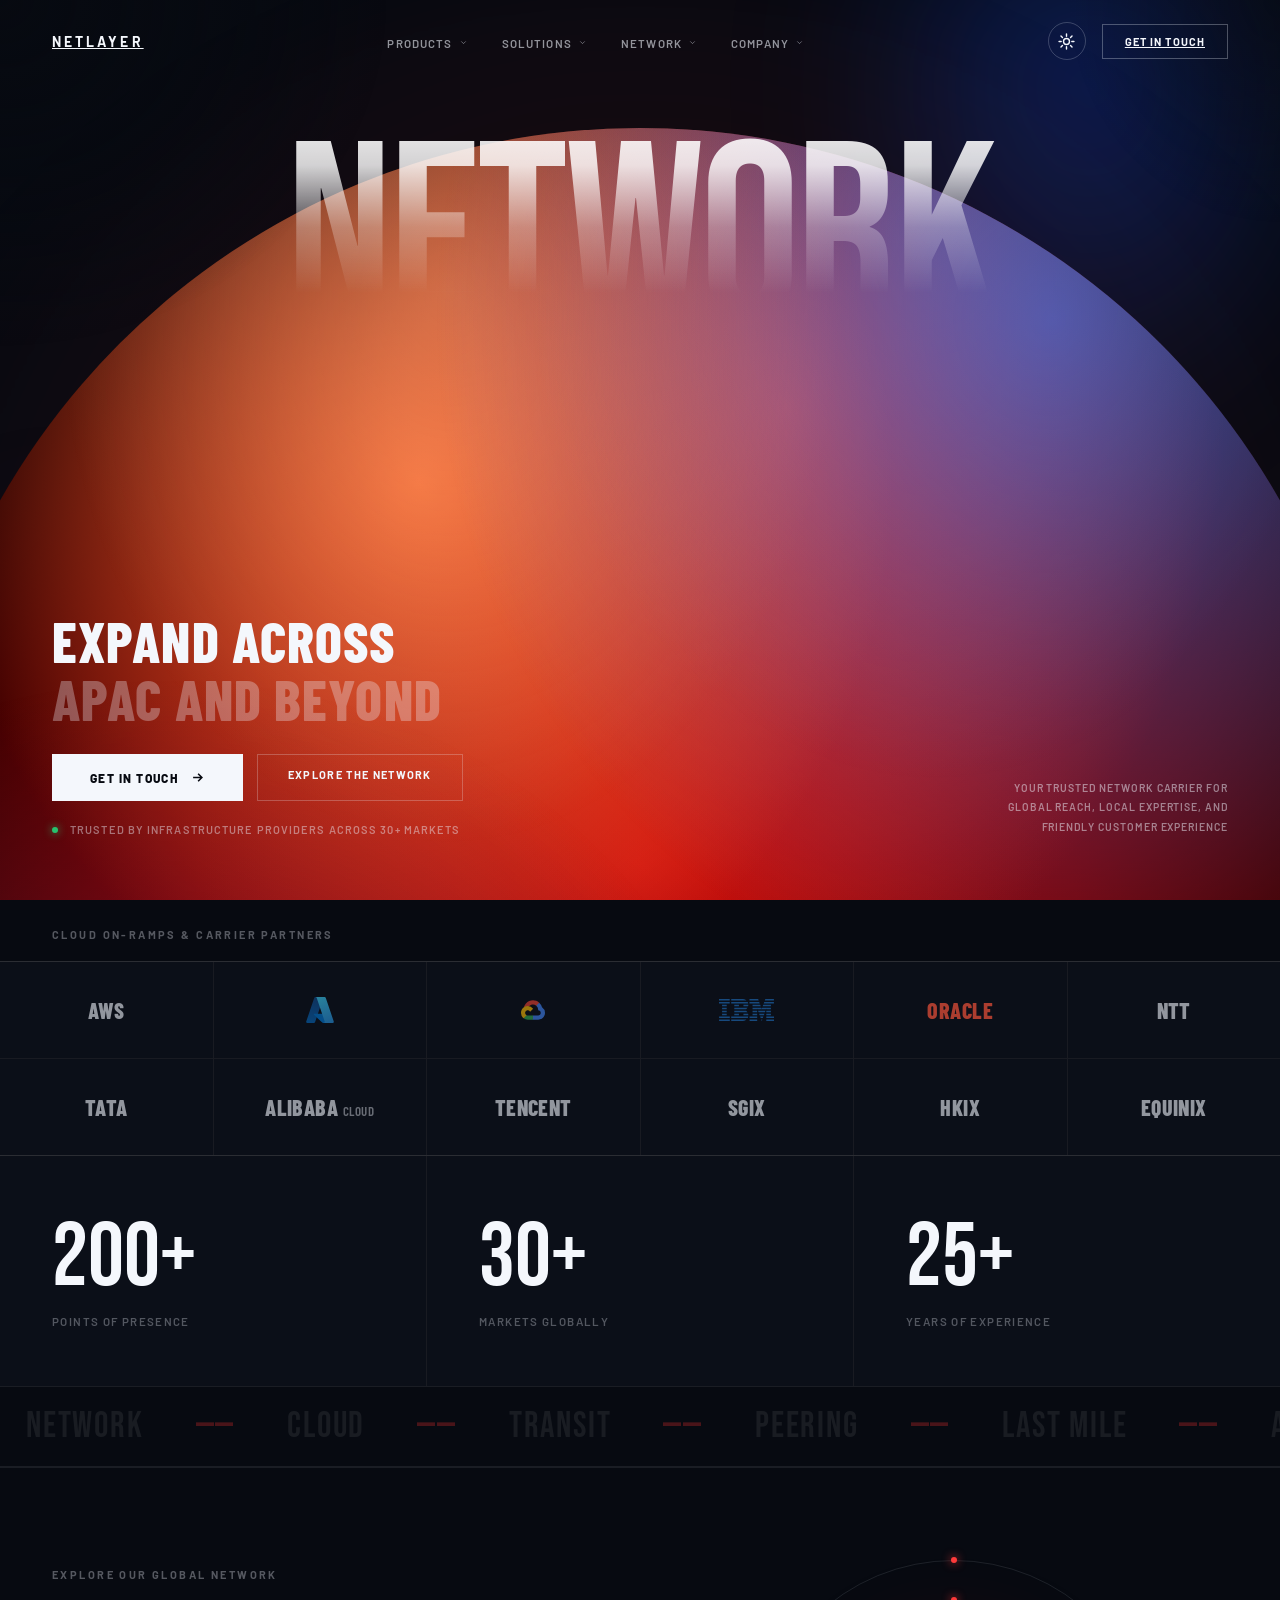
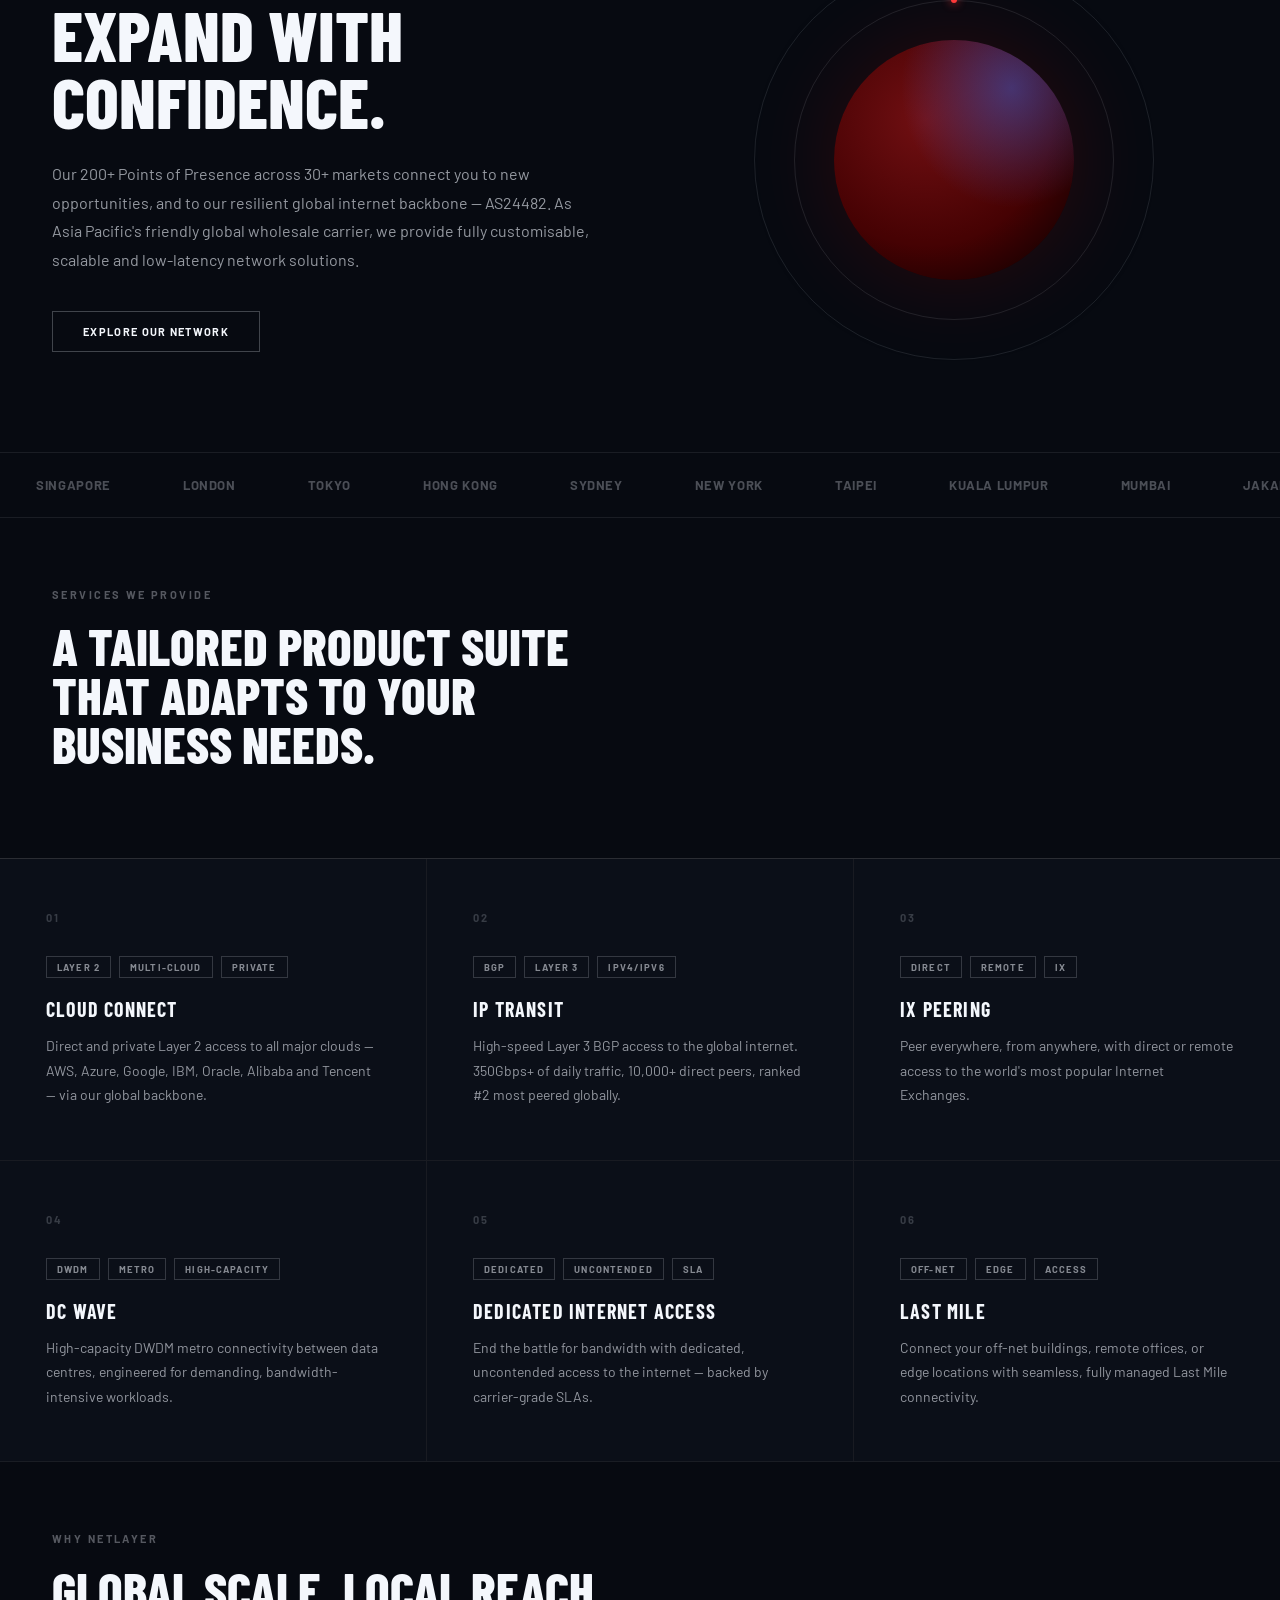
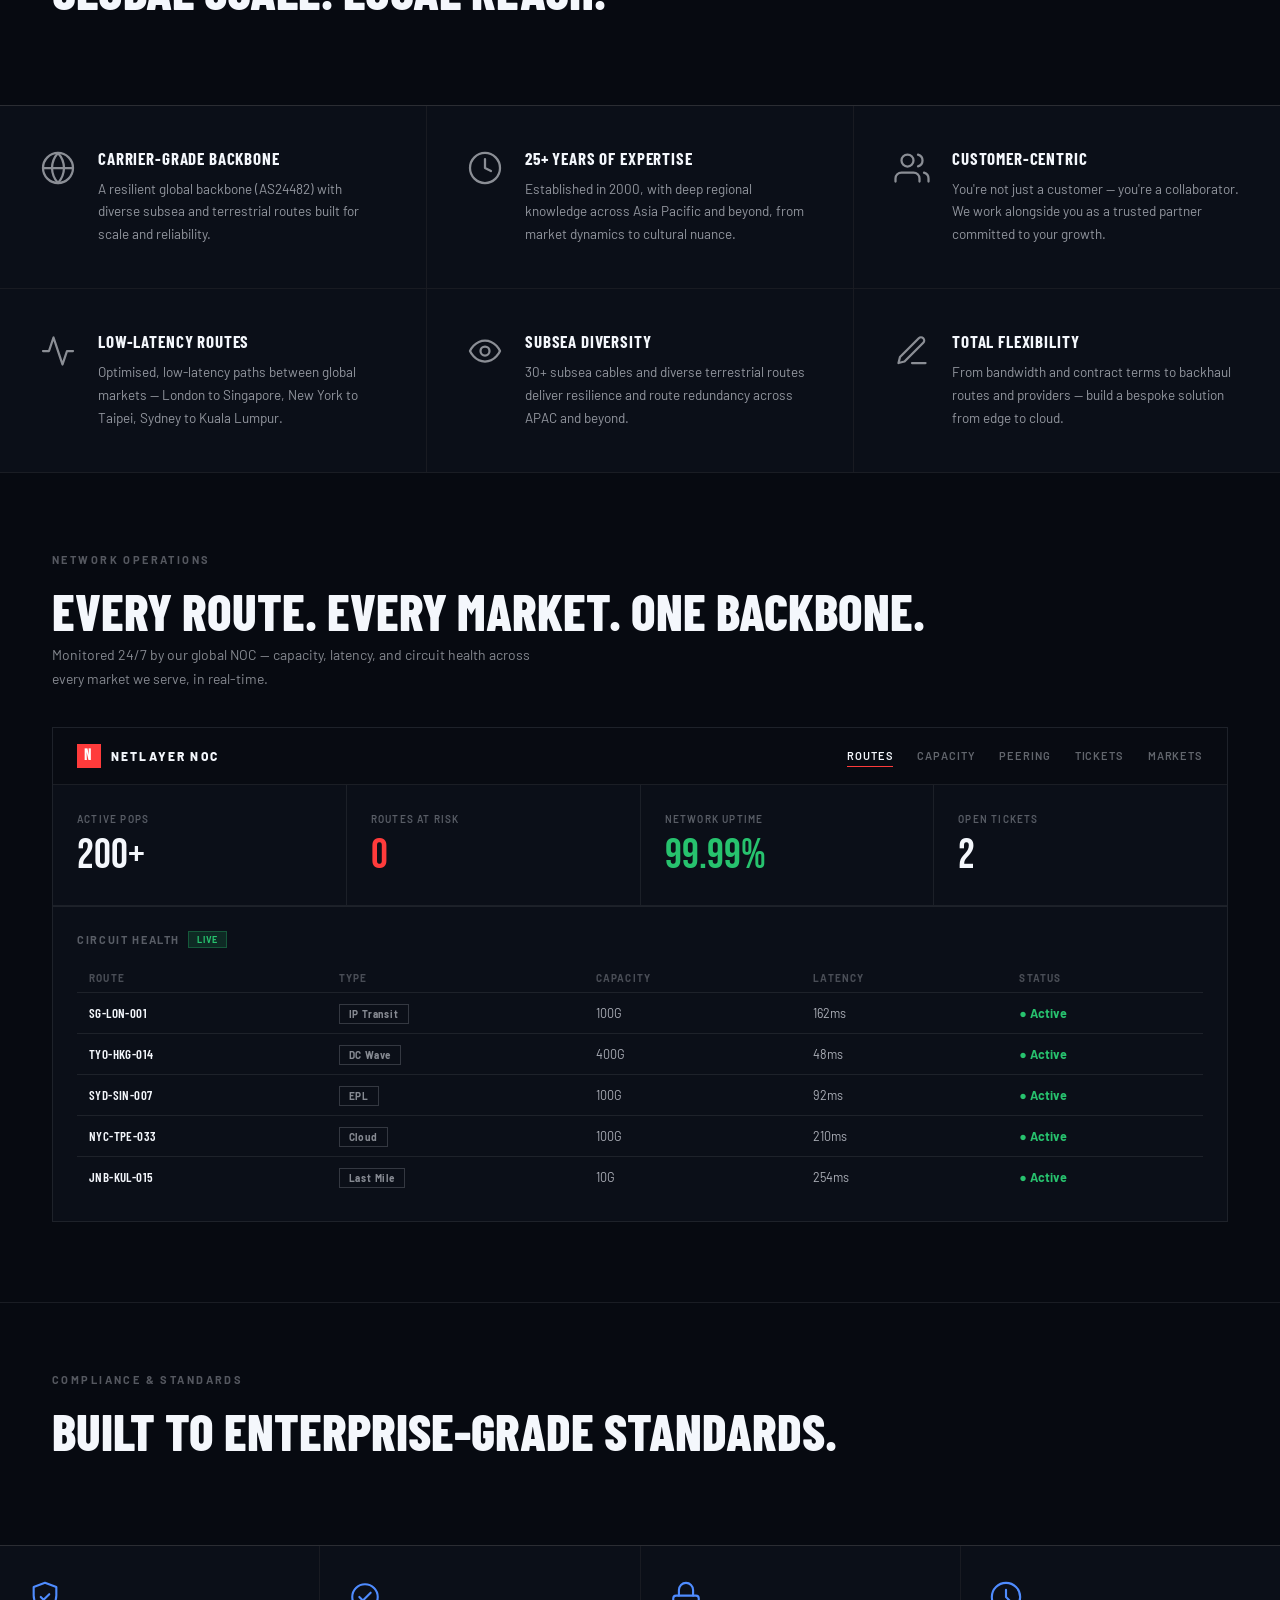
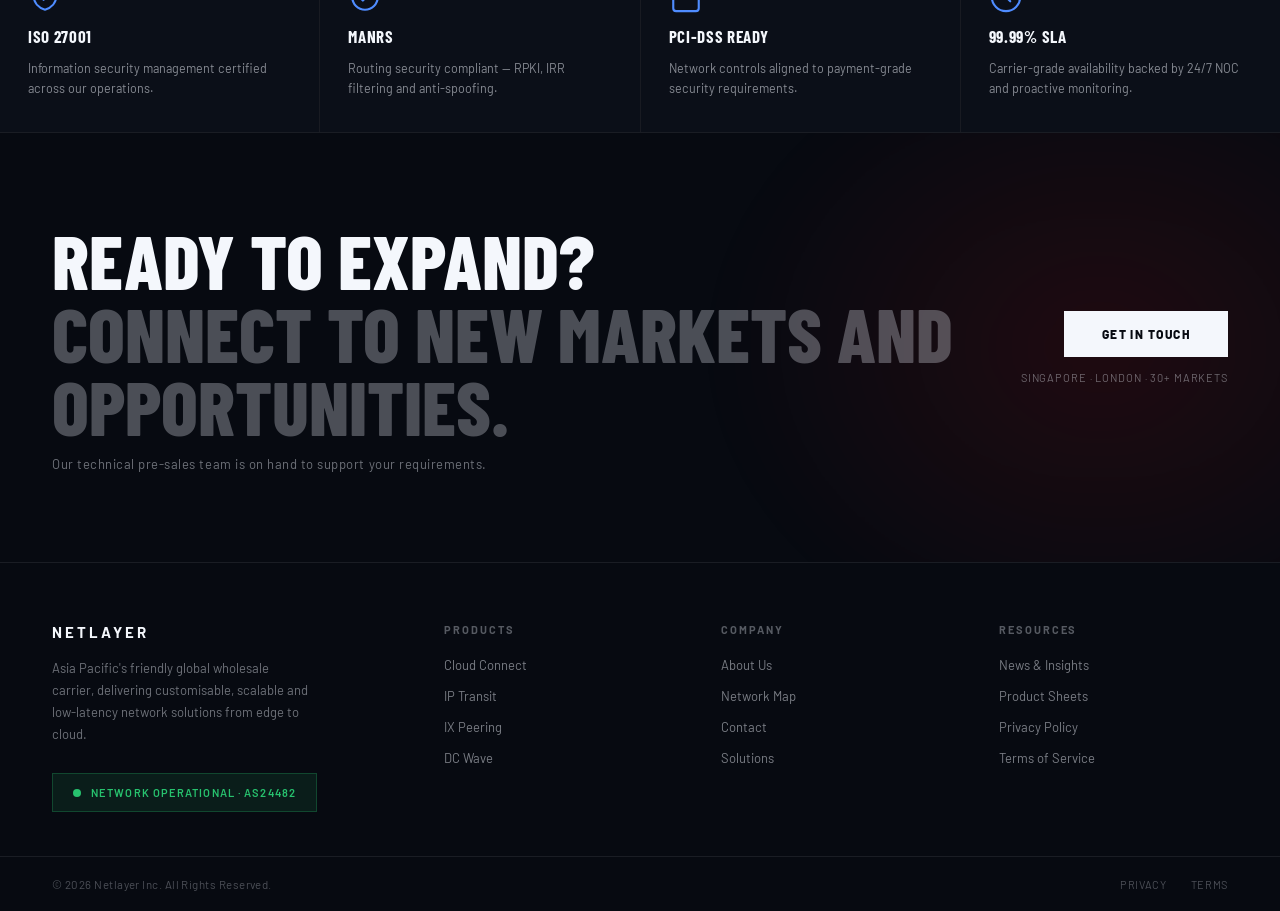
==== index.html @ 5da3ba5b "Multi-page split with per-page SEO, hero CTA, real logo wall, dark interactive map, News page, and r" ====
<!DOCTYPE html>
<html lang="en">
<head>
<meta charset="UTF-8">
<meta name="viewport" content="width=device-width, initial-scale=1.0">
<title>NETLAYER — Expand Across APAC and Beyond | Global Network Carrier</title>
<meta name="description" content="Netlayer is your trusted global wholesale network carrier — 200+ PoPs across 30+ markets, backed by global backbone AS24482. Cloud Connect, IP Transit, IX Peering, DC Wave, DIA, Last Mile and EPL.">
<meta name="theme-color" content="#070a11">
<link rel="canonical" href="https://www.netlayer.io/">
<meta property="og:type" content="website">
<meta property="og:site_name" content="Netlayer">
<meta property="og:title" content="NETLAYER — Expand Across APAC and Beyond | Global Network Carrier">
<meta property="og:description" content="Netlayer is your trusted global wholesale network carrier — 200+ PoPs across 30+ markets, backed by global backbone AS24482. Cloud Connect, IP Transit, IX Peering, DC Wave, DIA, Last Mile and EPL.">
<meta property="og:url" content="https://www.netlayer.io/">
<meta property="og:image" content="https://www.netlayer.io/assets/og-image.svg">
<meta name="twitter:card" content="summary_large_image">
<meta name="twitter:title" content="NETLAYER — Expand Across APAC and Beyond | Global Network Carrier">
<meta name="twitter:description" content="Netlayer is your trusted global wholesale network carrier — 200+ PoPs across 30+ markets, backed by global backbone AS24482. Cloud Connect, IP Transit, IX Peering, DC Wave, DIA, Last Mile and EPL.">
<meta name="twitter:image" content="https://www.netlayer.io/assets/og-image.svg">
<link rel="icon" type="image/svg+xml" href="assets/favicon.svg">
<link rel="preconnect" href="https://fonts.googleapis.com">
<link rel="preconnect" href="https://fonts.gstatic.com" crossorigin>
<link href="https://fonts.googleapis.com/css2?family=Bebas+Neue&family=Barlow:ital,wght@0,300;0,400;0,500;0,600;0,700;0,800;0,900;1,600&family=Barlow+Condensed:wght@300;400;600;700;800;900&display=swap" rel="stylesheet">
<link rel="stylesheet" href="assets/css/styles.css">
<script>(function(){try{var t=localStorage.getItem('netlayer-theme');if(t==='light')document.documentElement.setAttribute('data-theme','light');}catch(e){}})();</script>
</head>
<body>
<a href="#main" class="skip-link">Skip to content</a>
<div id="nav-mount"></div>
<main id="main">
<section class="hero">
    <div class="blue-glow"></div>
    <div class="left-amb"></div>
    <div class="blockchain-text">NETWORK</div>
    <div class="sphere-wrap">
      <div class="sphere-halo"></div>
      <div class="sphere"><div class="sphere-shine"></div></div>
    </div>
    <div class="hero-bottom">
      <div class="hero-tagline">
        <h2>Expand across<span class="dim">APAC and beyond</span></h2>
        <div class="hero-cta">
          <a class="btn-primary" href="contact.html">Get in touch
            <svg width="15" height="15" viewBox="0 0 24 24" fill="none" stroke="currentColor" stroke-width="2.5" style="margin-left:8px;vertical-align:-2px"><path d="M5 12h14M13 6l6 6-6 6"/></svg>
          </a>
          <a class="btn-outline" style="margin-top:0" href="network-map.html">Explore the network</a>
        </div>
        <div class="hero-trust"><span class="ht-dot"></span> Trusted by infrastructure providers across 30+ markets</div>
      </div>
      <div class="hero-desc">Your trusted network carrier for global reach, local expertise, and friendly customer experience</div>
    </div>
  </section>

  <div class="logo-eyebrow-row">
    <div class="eyebrow">Cloud On-Ramps &amp; Carrier Partners</div>
  </div>
  <div class="logo-wall">
    <div class="logo-tile" title="Amazon Web Services"><span class="wordmark">aws</span></div>
    <div class="logo-tile" title="Microsoft Azure">
      <svg viewBox="0 0 96 96" xmlns="http://www.w3.org/2000/svg" style="height:30px"><defs><linearGradient id="az1" x1="-1032.17" x2="-1059.21" y1="145.31" y2="65.43" gradientTransform="matrix(1 0 0 -1 1075 158)" gradientUnits="userSpaceOnUse"><stop offset="0" stop-color="#114a8b"/><stop offset="1" stop-color="#0669bc"/></linearGradient><linearGradient id="az3" x1="-1027.16" x2="-997.48" y1="147.64" y2="68.56" gradientTransform="matrix(1 0 0 -1 1075 158)" gradientUnits="userSpaceOnUse"><stop offset="0" stop-color="#3ccbf4"/><stop offset="1" stop-color="#2892df"/></linearGradient></defs><path fill="url(#az1)" d="M33.34 6.54h26.04l-27.03 80.1a4.15 4.15 0 0 1-3.94 2.81H8.15a4.14 4.14 0 0 1-3.93-5.47L29.4 9.38a4.15 4.15 0 0 1 3.94-2.83z"/><path fill="#0078d4" d="M71.17 60.26H29.88a1.91 1.91 0 0 0-1.3 3.31l26.53 24.76a4.17 4.17 0 0 0 2.85 1.13h23.38z"/><path fill="url(#az3)" d="M66.6 9.36a4.14 4.14 0 0 0-3.93-2.82H33.65a4.15 4.15 0 0 1 3.93 2.82l25.18 74.62a4.15 4.15 0 0 1-3.93 5.48h29.02a4.15 4.15 0 0 0 3.93-5.48z"/></svg>
    </div>
    <div class="logo-tile" title="Google Cloud">
      <svg xmlns="http://www.w3.org/2000/svg" viewBox="0 -25 256 256" style="height:24px"><path fill="#EA4335" d="m170.252 56.819 22.253-22.253 1.483-9.37C153.437-11.677 88.976-7.496 52.42 33.92 42.267 45.423 34.734 59.764 30.717 74.573l7.97-1.123 44.505-7.34 3.436-3.513c19.797-21.742 53.27-24.667 76.128-6.168l7.496.39Z"/><path fill="#4285F4" d="M224.205 73.918a100.249 100.249 0 0 0-30.217-48.722l-31.232 31.232a55.515 55.515 0 0 1 20.379 44.037v5.544c15.35 0 27.797 12.445 27.797 27.796 0 15.352-12.446 27.485-27.797 27.485h-55.671l-5.466 5.934v33.34l5.466 5.231h55.67c39.93.311 72.553-31.494 72.864-71.424a72.303 72.303 0 0 0-31.793-60.453"/><path fill="#34A853" d="M71.87 205.796h55.593V161.29H71.87a27.275 27.275 0 0 1-11.399-2.498l-7.887 2.42-22.409 22.253-1.952 7.574c12.567 9.489 27.9 14.825 43.647 14.757"/><path fill="#FBBC05" d="M71.87 61.425C31.94 61.664-.237 94.228.001 134.159a72.301 72.301 0 0 0 28.222 56.88l32.248-32.246c-13.99-6.322-20.208-22.786-13.887-36.776 6.32-13.99 22.786-20.208 36.775-13.888a27.796 27.796 0 0 1 13.887 13.888l32.248-32.248A72.224 72.224 0 0 0 71.87 61.425"/></svg>
    </div>
    <div class="logo-tile" title="IBM Cloud">
      <svg xmlns="http://www.w3.org/2000/svg" viewBox="0 0 1000 400" style="height:22px"><path fill="#1f70c1" d="M0 0v27.367h194.648V0H0zm222.226 0v27.367h277.383S471.276 0 433.75 0H222.226zm331.797 0v27.367h167.812L711.875 0H554.023zm288.125 0-9.961 27.367h166.289V0H842.148zM0 53.222v27.367h194.648V53.222H0zm222.226.039V80.59h309.57s-3.615-21.063-9.922-27.329H222.226zm331.797 0V80.59h186.211l-9.219-27.329H554.023zm268.203 0-9.219 27.329h185.469V53.261h-176.25zM55.937 106.444v27.406h84.297v-27.406H55.937zm222.227 0v27.406h84.297v-27.406h-84.297zm166.289 0v27.406h84.297s5.352-14.473 5.352-27.406h-89.649zm165.508 0v27.406h149.453l-9.961-27.406H609.961zm193.906 0-10 27.406h150.195v-27.406H803.867zm-747.93 53.262v27.367h84.297v-27.367H55.937zm222.227 0v27.367h215.312s18.012-14.042 23.75-27.367H278.164zm331.797 0v27.367h84.297v-15.234l5.352 15.234h154.414l5.742-15.234v15.234h84.297v-27.367H785.82l-8.398 23.18-8.438-23.18H609.961zM55.937 212.928v27.367h84.297v-27.367H55.937zm222.227 0v27.367h239.062c-5.739-13.281-23.75-27.367-23.75-27.367H278.164zm331.797 0v27.367h84.297v-27.367h-84.297zm99.609 0 10.195 27.367h115.781l9.688-27.367H709.57zm150.195 0v27.367h84.297v-27.367h-84.297zM55.937 266.15v27.366h84.297V266.15H55.937zm222.227 0v27.366h84.297V266.15h-84.297zm166.289 0v27.366h89.648c0-12.915-5.352-27.366-5.352-27.366h-84.296zm165.508 0v27.366h84.297V266.15h-84.297zm118.75 0 9.883 27.366h77.617l9.961-27.366h-97.461zm131.054 0v27.366h84.297V266.15h-84.297zM1.523 319.372v27.406h194.648v-27.406H1.523zm220.703 0v27.406h299.648c6.307-6.275 9.922-27.406 9.922-27.406h-309.57zm333.321 0v27.406h138.711v-27.406H555.547zm192.343 0 10.156 27.406h39.492l9.531-27.406H747.89zm111.875 0v27.406H1000v-27.406H859.765zM1.523 372.633V400h194.648v-27.367H1.523zm220.703 0v27.328H433.75c37.526 0 65.859-27.328 65.859-27.328H222.226zm333.321 0V400h138.711v-27.367H555.547zm211.601 0 9.766 27.29 1.68.038 9.922-27.328h-21.368zm92.617 0V400H1000v-27.367H859.765z"/></svg>
    </div>
    <div class="logo-tile" title="Oracle Cloud"><span class="wordmark" style="color:#c74634;opacity:.85">ORACLE</span></div>
    <div class="logo-tile" title="NTT"><span class="wordmark">NTT</span></div>
    <div class="logo-tile" title="Tata Communications"><span class="wordmark">TATA</span></div>
    <div class="logo-tile" title="Alibaba Cloud"><span class="wordmark">Alibaba <small>Cloud</small></span></div>
    <div class="logo-tile" title="Tencent Cloud"><span class="wordmark">Tencent</span></div>
    <div class="logo-tile" title="SGIX"><span class="wordmark">SGIX</span></div>
    <div class="logo-tile" title="HKIX"><span class="wordmark">HKIX</span></div>
    <div class="logo-tile" title="Equinix"><span class="wordmark">equinix</span></div>
  </div>

  <div class="stats-grid">
    <div class="stat-cell"><div class="stat-num" data-count="200" data-suffix="+">200+</div><div class="stat-label">Points of Presence</div></div>
    <div class="stat-cell"><div class="stat-num" data-count="30" data-suffix="+">30+</div><div class="stat-label">Markets Globally</div></div>
    <div class="stat-cell"><div class="stat-num" data-count="25" data-suffix="+">25+</div><div class="stat-label">Years of Experience</div></div>
  </div>

  <div class="marquee-wrap">
    <div class="marquee-track">
      <span class="marquee-item">NETWORK</span><span class="marquee-item red">——</span>
      <span class="marquee-item">CLOUD</span><span class="marquee-item red">——</span>
      <span class="marquee-item">TRANSIT</span><span class="marquee-item red">——</span>
      <span class="marquee-item">PEERING</span><span class="marquee-item red">——</span>
      <span class="marquee-item">LAST MILE</span><span class="marquee-item red">——</span>
      <span class="marquee-item">APAC</span><span class="marquee-item red">——</span>
      <span class="marquee-item">NETWORK</span><span class="marquee-item red">——</span>
      <span class="marquee-item">CLOUD</span><span class="marquee-item red">——</span>
      <span class="marquee-item">TRANSIT</span><span class="marquee-item red">——</span>
      <span class="marquee-item">PEERING</span><span class="marquee-item red">——</span>
      <span class="marquee-item">LAST MILE</span><span class="marquee-item red">——</span>
      <span class="marquee-item">APAC</span><span class="marquee-item red">——</span>
    </div>
  </div>

  <section class="section">
    <div class="two-col" style="align-items:center">
      <div>
        <div class="eyebrow">Explore Our Global Network</div>
        <div class="section-heading">Expand with confidence.</div>
        <p class="section-body">Our 200+ Points of Presence across 30+ markets connect you to new opportunities, and to our resilient global internet backbone — AS24482. As Asia Pacific's friendly global wholesale carrier, we provide fully customisable, scalable and low-latency network solutions.</p>
        <a class="btn-outline" href="network.html">Explore Our Network</a>
      </div>
      <div class="orb-wrap">
        <div class="orbit"><div class="o-dot"></div></div>
        <div class="orbit"><div class="o-dot"></div></div>
        <div class="orb"></div>
      </div>
    </div>
  </section>

  <div class="logo-marquee-wrap">
    <div class="logo-marquee-track">
      <span class="logo-item">Singapore</span><span class="logo-item">London</span>
      <span class="logo-item">Tokyo</span><span class="logo-item">Hong Kong</span>
      <span class="logo-item">Sydney</span><span class="logo-item">New York</span>
      <span class="logo-item">Taipei</span><span class="logo-item">Kuala Lumpur</span>
      <span class="logo-item">Mumbai</span><span class="logo-item">Jakarta</span>
      <span class="logo-item">Singapore</span><span class="logo-item">London</span>
      <span class="logo-item">Tokyo</span><span class="logo-item">Hong Kong</span>
      <span class="logo-item">Sydney</span><span class="logo-item">New York</span>
      <span class="logo-item">Taipei</span><span class="logo-item">Kuala Lumpur</span>
      <span class="logo-item">Mumbai</span><span class="logo-item">Jakarta</span>
    </div>
  </div>

  <section class="section-sm">
    <div class="eyebrow">Services We Provide</div>
    <div class="section-heading-sm" style="max-width:560px">A tailored product suite that adapts to your business needs.</div>
  </section>
  <div class="cards-grid">
    <div class="card" href="cloud-connect.html" style="cursor:pointer">
      <div class="card-num">01</div>
      <div class="card-tag-row"><span class="card-tag">Layer 2</span><span class="card-tag">Multi-cloud</span><span class="card-tag">Private</span></div>
      <div class="card-title">Cloud Connect</div>
      <div class="card-desc">Direct and private Layer 2 access to all major clouds — AWS, Azure, Google, IBM, Oracle, Alibaba and Tencent — via our global backbone.</div>
    </div>
    <div class="card" href="ip-transit.html" style="cursor:pointer">
      <div class="card-num">02</div>
      <div class="card-tag-row"><span class="card-tag">BGP</span><span class="card-tag">Layer 3</span><span class="card-tag">IPv4/IPv6</span></div>
      <div class="card-title">IP Transit</div>
      <div class="card-desc">High-speed Layer 3 BGP access to the global internet. 350Gbps+ of daily traffic, 10,000+ direct peers, ranked #2 most peered globally.</div>
    </div>
    <div class="card" href="ix-peering.html" style="cursor:pointer">
      <div class="card-num">03</div>
      <div class="card-tag-row"><span class="card-tag">Direct</span><span class="card-tag">Remote</span><span class="card-tag">IX</span></div>
      <div class="card-title">IX Peering</div>
      <div class="card-desc">Peer everywhere, from anywhere, with direct or remote access to the world's most popular Internet Exchanges.</div>
    </div>
    <div class="card" href="dc-wave.html" style="cursor:pointer">
      <div class="card-num">04</div>
      <div class="card-tag-row"><span class="card-tag">DWDM</span><span class="card-tag">Metro</span><span class="card-tag">High-capacity</span></div>
      <div class="card-title">DC Wave</div>
      <div class="card-desc">High-capacity DWDM metro connectivity between data centres, engineered for demanding, bandwidth-intensive workloads.</div>
    </div>
    <div class="card" href="dia.html" style="cursor:pointer">
      <div class="card-num">05</div>
      <div class="card-tag-row"><span class="card-tag">Dedicated</span><span class="card-tag">Uncontended</span><span class="card-tag">SLA</span></div>
      <div class="card-title">Dedicated Internet Access</div>
      <div class="card-desc">End the battle for bandwidth with dedicated, uncontended access to the internet — backed by carrier-grade SLAs.</div>
    </div>
    <div class="card" href="last-mile.html" style="cursor:pointer">
      <div class="card-num">06</div>
      <div class="card-tag-row"><span class="card-tag">Off-net</span><span class="card-tag">Edge</span><span class="card-tag">Access</span></div>
      <div class="card-title">Last Mile</div>
      <div class="card-desc">Connect your off-net buildings, remote offices, or edge locations with seamless, fully managed Last Mile connectivity.</div>
    </div>
  </div>

  <section class="section-sm">
    <div class="eyebrow">Why Netlayer</div>
    <div class="section-heading-sm">Global scale. Local reach.</div>
  </section>
  <div class="adv-list">
    <div class="adv-item">
      <div class="adv-icon"><svg viewBox="0 0 24 24"><circle cx="12" cy="12" r="10"/><line x1="2" y1="12" x2="22" y2="12"/><path d="M12 2a15.3 15.3 0 0 1 4 10 15.3 15.3 0 0 1-4 10 15.3 15.3 0 0 1-4-10 15.3 15.3 0 0 1 4-10z"/></svg></div>
      <div><div class="adv-title">Carrier-Grade Backbone</div><div class="adv-desc">A resilient global backbone (AS24482) with diverse subsea and terrestrial routes built for scale and reliability.</div></div>
    </div>
    <div class="adv-item">
      <div class="adv-icon"><svg viewBox="0 0 24 24"><circle cx="12" cy="12" r="10"/><polyline points="12 6 12 12 16 14"/></svg></div>
      <div><div class="adv-title">25+ Years of Expertise</div><div class="adv-desc">Established in 2000, with deep regional knowledge across Asia Pacific and beyond, from market dynamics to cultural nuance.</div></div>
    </div>
    <div class="adv-item">
      <div class="adv-icon"><svg viewBox="0 0 24 24"><path d="M17 21v-2a4 4 0 0 0-4-4H5a4 4 0 0 0-4 4v2"/><circle cx="9" cy="7" r="4"/><path d="M23 21v-2a4 4 0 0 0-3-3.87"/><path d="M16 3.13a4 4 0 0 1 0 7.75"/></svg></div>
      <div><div class="adv-title">Customer-Centric</div><div class="adv-desc">You're not just a customer — you're a collaborator. We work alongside you as a trusted partner committed to your growth.</div></div>
    </div>
    <div class="adv-item">
      <div class="adv-icon"><svg viewBox="0 0 24 24"><polyline points="22 12 18 12 15 21 9 3 6 12 2 12"/></svg></div>
      <div><div class="adv-title">Low-Latency Routes</div><div class="adv-desc">Optimised, low-latency paths between global markets — London to Singapore, New York to Taipei, Sydney to Kuala Lumpur.</div></div>
    </div>
    <div class="adv-item">
      <div class="adv-icon"><svg viewBox="0 0 24 24"><path d="M2 12s3-7 10-7 10 7 10 7-3 7-10 7-10-7-10-7z"/><circle cx="12" cy="12" r="3"/></svg></div>
      <div><div class="adv-title">Subsea Diversity</div><div class="adv-desc">30+ subsea cables and diverse terrestrial routes deliver resilience and route redundancy across APAC and beyond.</div></div>
    </div>
    <div class="adv-item">
      <div class="adv-icon"><svg viewBox="0 0 24 24"><path d="M12 20h9"/><path d="M16.5 3.5a2.12 2.12 0 0 1 3 3L7 19l-4 1 1-4Z"/></svg></div>
      <div><div class="adv-title">Total Flexibility</div><div class="adv-desc">From bandwidth and contract terms to backhaul routes and providers — build a bespoke solution from edge to cloud.</div></div>
    </div>
  </div>

  <div class="dashboard-wrap">
    <div class="eyebrow">Network Operations</div>
    <div class="section-heading-sm" style="margin-bottom:8px">Every route. Every market. One backbone.</div>
    <p style="font-size:14px;color:rgba(var(--ink),.55);max-width:480px;line-height:1.7;margin-bottom:36px">Monitored 24/7 by our global NOC — capacity, latency, and circuit health across every market we serve, in real-time.</p>
    <div class="dashboard-inner">
      <div class="dash-header">
        <div class="dash-logo"><div class="dash-n">N</div>NETLAYER NOC</div>
        <div class="dash-nav">
          <span class="active">Routes</span><span>Capacity</span><span>Peering</span><span>Tickets</span><span>Markets</span>
        </div>
      </div>
      <div class="dash-body">
        <div class="dash-kpi"><div class="dash-kpi-label">Active PoPs</div><div class="dash-kpi-val">200+</div></div>
        <div class="dash-kpi"><div class="dash-kpi-label">Routes at Risk</div><div class="dash-kpi-val red">0</div></div>
        <div class="dash-kpi"><div class="dash-kpi-label">Network Uptime</div><div class="dash-kpi-val green">99.99%</div></div>
        <div class="dash-kpi"><div class="dash-kpi-label">Open Tickets</div><div class="dash-kpi-val">2</div></div>
        <div class="dash-table-wrap">
          <div class="dash-table-title">Circuit Health <span class="live-pill">LIVE</span></div>
          <table>
            <thead><tr><th>Route</th><th>Type</th><th>Capacity</th><th>Latency</th><th>Status</th></tr></thead>
            <tbody>
              <tr><td class="mono">SG-LON-001</td><td><span class="type-badge">IP Transit</span></td><td>100G</td><td>162ms</td><td class="green-val">● Active</td></tr>
              <tr><td class="mono">TYO-HKG-014</td><td><span class="type-badge">DC Wave</span></td><td>400G</td><td>48ms</td><td class="green-val">● Active</td></tr>
              <tr><td class="mono">SYD-SIN-007</td><td><span class="type-badge">EPL</span></td><td>100G</td><td>92ms</td><td class="green-val">● Active</td></tr>
              <tr><td class="mono">NYC-TPE-033</td><td><span class="type-badge">Cloud</span></td><td>100G</td><td>210ms</td><td class="green-val">● Active</td></tr>
              <tr><td class="mono">JNB-KUL-015</td><td><span class="type-badge">Last Mile</span></td><td>10G</td><td>254ms</td><td class="green-val">● Active</td></tr>
            </tbody>
          </table>
        </div>
      </div>
    </div>
  </div>

  <section class="section-sm">
    <div class="eyebrow">Compliance &amp; Standards</div>
    <div class="section-heading-sm">Built to enterprise-grade standards.</div>
  </section>
  <div class="trust-strip">
    <div class="trust-cell">
      <div class="tb-ic"><svg viewBox="0 0 24 24"><path d="M12 2 4 5v6c0 5 3.4 8.6 8 10 4.6-1.4 8-5 8-10V5l-8-3Z"/><path d="m9 12 2 2 4-4"/></svg></div>
      <div class="tb-name">ISO 27001</div>
      <div class="tb-desc">Information security management certified across our operations.</div>
    </div>
    <div class="trust-cell">
      <div class="tb-ic"><svg viewBox="0 0 24 24"><circle cx="12" cy="12" r="9"/><path d="M8 12l2.5 2.5L16 9"/></svg></div>
      <div class="tb-name">MANRS</div>
      <div class="tb-desc">Routing security compliant — RPKI, IRR filtering and anti-spoofing.</div>
    </div>
    <div class="trust-cell">
      <div class="tb-ic"><svg viewBox="0 0 24 24"><rect x="3" y="11" width="18" height="11" rx="2"/><path d="M7 11V7a5 5 0 0 1 10 0v4"/></svg></div>
      <div class="tb-name">PCI-DSS Ready</div>
      <div class="tb-desc">Network controls aligned to payment-grade security requirements.</div>
    </div>
    <div class="trust-cell">
      <div class="tb-ic"><svg viewBox="0 0 24 24"><circle cx="12" cy="12" r="10"/><path d="M12 7v5l3 3"/></svg></div>
      <div class="tb-name">99.99% SLA</div>
      <div class="tb-desc">Carrier-grade availability backed by 24/7 NOC and proactive monitoring.</div>
    </div>
  </div>

  <div class="cta-banner">
    <div>
      <div class="cta-heading">Ready to expand?<br><em>Connect to new markets and opportunities.</em></div>
      <p class="cta-sub">Our technical pre-sales team is on hand to support your requirements.</p>
    </div>
    <div style="display:flex;flex-direction:column;align-items:flex-end;gap:14px;flex-shrink:0;position:relative;z-index:1">
      <a class="btn-primary" href="contact.html">Get in touch</a>
      <p style="font-size:11px;color:rgba(var(--ink),.4);letter-spacing:.08em;text-transform:uppercase">Singapore · London · 30+ Markets</p>
    </div>
  </div>

  <div class="footer-slot"></div>
</main>
<script src="assets/js/partials.js"></script>
<script src="assets/js/main.js"></script>
</body>
</html>
---- assets/css/styles.css ----
/* ═══════════════════════════════════════════
   NETLAYER — Global Network Infrastructure
   THEME TOKENS
═══════════════════════════════════════════ */
:root{
  --bg:#070a11;          /* deep blue-black page */
  --cell:#0b0f18;        /* elevated card for subtle depth */
  --hover:#10151f;       /* card hover */
  --surface:#0b0f18;     /* dashboard inner */
  --surface-2:#080b12;   /* dashboard header / kpi */
  --ink:236,240,248;     /* primary text as rgb triplet (soft white) */
  --heading:#f4f7fc;     /* solid heading color */
  --line:rgba(255,255,255,.08);     /* hairline borders */
  --line-2:rgba(255,255,255,.07);   /* grid gap fill */
  --field:rgba(255,255,255,.045);
  --field-border:rgba(255,255,255,.12);
  --accent:#ff3b3b;       /* refined signal red */
  --accent-rgb:255,59,59;
  --accent-2:#4f8cff;     /* refined cool blue */
  --accent-2-rgb:79,140,255;
  --green:#27c26e;
  --green-rgb:39,194,110;
  --btn-bg:#f4f7fc;       /* primary button */
  --btn-fg:#070a11;
  --nav-scrolled:rgba(7,10,17,.78);
  --dd-bg:rgba(10,13,20,.97);
  --dd-shadow:0 20px 50px rgba(0,0,0,.5);
  --feat-bg:#140a0c;
  --card-shadow:none;
  --vignette:7,10,17;     /* hero corner vignette rgb */
  --map-bg:#070a11;       /* network map canvas */
  --map-land:rgba(255,255,255,.05);
  --map-line:rgba(79,140,255,.35);
}

[data-theme="light"]{
  --bg:#f4f2ed;          /* warm cream page */
  --cell:#ffffff;        /* clean white cards */
  --hover:#faf8f3;
  --surface:#ffffff;
  --surface-2:#f6f4ee;
  --ink:24,26,32;        /* rich near-black, slightly cool */
  --heading:#12141a;
  --line:rgba(18,20,26,.1);
  --line-2:rgba(18,20,26,.09);
  --field:rgba(18,20,26,.025);
  --field-border:rgba(18,20,26,.15);
  --accent:#e02b2b;
  --accent-rgb:224,43,43;
  --accent-2:#2563eb;
  --accent-2-rgb:37,99,235;
  --green:#0e9b46;
  --green-rgb:14,155,70;
  --btn-bg:#12141a;
  --btn-fg:#ffffff;
  --nav-scrolled:rgba(244,242,237,.85);
  --dd-bg:rgba(255,255,255,.98);
  --dd-shadow:0 18px 50px rgba(18,20,26,.14);
  --feat-bg:#fff5f3;
  --card-shadow:0 1px 2px rgba(18,20,26,.04);
  --vignette:244,242,237;
  --map-bg:#eef1f6;
  --map-land:rgba(20,30,50,.06);
  --map-line:rgba(37,99,235,.3);
}

/* ═══════════════════════════════════════════
   RESET & BASE
═══════════════════════════════════════════ */
*,*::before,*::after{margin:0;padding:0;box-sizing:border-box}
html{scroll-behavior:smooth;background:var(--bg);-webkit-font-smoothing:antialiased;-moz-osx-font-smoothing:grayscale;text-rendering:optimizeLegibility}
body{background:var(--bg);color:var(--heading);font-family:'Barlow',sans-serif;overflow-x:hidden;min-height:100vh;transition:background-color .4s ease,color .4s ease}

/* scroll-reveal */
.reveal{opacity:0;transform:translateY(26px);transition:opacity .8s cubic-bezier(.16,1,.3,1),transform .8s cubic-bezier(.16,1,.3,1)}
.reveal.in{opacity:1;transform:none}
.reveal[data-delay="1"]{transition-delay:.08s}
.reveal[data-delay="2"]{transition-delay:.16s}
.reveal[data-delay="3"]{transition-delay:.24s}
.reveal[data-delay="4"]{transition-delay:.32s}
.reveal[data-delay="5"]{transition-delay:.4s}

/* accessible focus ring */
:focus-visible{outline:2px solid var(--accent-2);outline-offset:3px}
a:focus-visible,button:focus-visible,input:focus-visible,select:focus-visible,textarea:focus-visible,.filter-row input:focus-visible{outline:2px solid var(--accent-2);outline-offset:3px}
.skip-link{position:absolute;left:-9999px;top:0;z-index:2000;background:var(--accent);color:#fff;padding:12px 20px;font-weight:700;letter-spacing:.06em;text-transform:uppercase;font-size:12px}
.skip-link:focus{left:8px;top:8px}

/* smooth theme cross-fade on key surfaces */
nav,.dropdown,.card,.stat-cell,.adv-item,.map-node,.team-card,.pricing-card,.ph-cell,
.dashboard-wrap,.dashboard-inner,.dash-header,.dash-kpi,.dash-table-wrap,.network-map,
.btn-primary,.btn-outline,.btn-demo,.theme-toggle,.partners,.marquee-wrap,.logo-marquee-wrap,
.hero,.inner-hero,.cta-banner,.section,.section-sm,.timeline,
input,select,textarea{transition:background-color .4s ease,border-color .4s ease,color .4s ease,box-shadow .3s ease}

/* ═══════════════════════════════════════════
   NAV
═══════════════════════════════════════════ */
nav{
  position:fixed;top:0;left:0;right:0;z-index:1000;
  display:flex;align-items:center;justify-content:space-between;
  padding:22px 52px;
  background:transparent;
  transition:background .4s,backdrop-filter .4s;
}
nav.scrolled{background:var(--nav-scrolled);backdrop-filter:blur(18px);border-bottom:1px solid var(--line)}
.logo{font-weight:700;font-size:14px;letter-spacing:.22em;text-transform:uppercase;cursor:pointer;flex-shrink:0;color:var(--heading)}
.logo:hover{opacity:.8}
.nav-links{display:flex;align-items:center;gap:34px;list-style:none}
.nav-links>li{position:relative}
.nav-links>li>a{color:rgba(var(--ink),.6);text-decoration:none;font-size:11.5px;font-weight:600;letter-spacing:.1em;text-transform:uppercase;transition:color .2s;cursor:pointer;display:inline-flex;align-items:center;gap:6px}
.nav-links>li>a:hover,.nav-links>li>a.active{color:var(--heading)}
.nav-links .caret{width:9px;height:9px;stroke:currentColor;stroke-width:2.5;fill:none;transition:transform .25s;opacity:.7}
.has-dropdown:hover .caret{transform:rotate(180deg)}

/* dropdown */
.dropdown{
  position:absolute;top:100%;left:50%;transform:translateX(-50%) translateY(10px);
  min-width:260px;padding:10px;margin-top:14px;
  background:var(--dd-bg);backdrop-filter:blur(20px);
  border:1px solid var(--line);box-shadow:var(--dd-shadow);
  display:flex;flex-direction:column;gap:2px;
  opacity:0;visibility:hidden;pointer-events:none;transition:opacity .22s,transform .22s,visibility .22s;z-index:1001;
}
.dropdown::before{content:'';position:absolute;bottom:100%;left:0;right:0;height:14px}
.has-dropdown:hover .dropdown{opacity:1;visibility:visible;pointer-events:auto;transform:translateX(-50%) translateY(0)}
.dropdown a{display:flex;flex-direction:column;gap:3px;padding:12px 16px;text-decoration:none;cursor:pointer;transition:background .18s;border-left:2px solid transparent}
.dropdown a:hover{background:rgba(var(--ink),.05);border-left-color:var(--accent)}
.dd-title{font-family:'Barlow Condensed',sans-serif;font-size:14px;font-weight:700;letter-spacing:.05em;text-transform:uppercase;color:rgba(var(--ink),.88)}
.dropdown a:hover .dd-title{color:var(--heading)}
.dd-desc{font-size:11px;color:rgba(var(--ink),.4);letter-spacing:.02em}
.dd-all{margin-top:6px;border-top:1px solid var(--line);padding-top:10px}
.dd-all .dd-title{color:var(--accent)}

.nav-right{display:flex;align-items:center;gap:16px;flex-shrink:0}
.btn-demo{font-family:'Barlow',sans-serif;font-size:11px;font-weight:700;letter-spacing:.1em;text-transform:uppercase;color:var(--heading);background:none;cursor:pointer;padding:10px 22px;border:1px solid rgba(var(--ink),.3);transition:border-color .2s,background .2s}
.btn-demo:hover{border-color:var(--heading);background:rgba(var(--ink),.06)}

/* theme toggle */
.theme-toggle{width:38px;height:38px;border:1px solid rgba(var(--ink),.22);background:none;border-radius:50%;display:flex;align-items:center;justify-content:center;cursor:pointer;color:var(--heading);flex-shrink:0;transition:border-color .2s,background .2s,transform .2s}
.theme-toggle:hover{border-color:var(--heading);background:rgba(var(--ink),.06)}
.theme-toggle:active{transform:scale(.92)}
.theme-toggle svg{width:17px;height:17px;fill:none;stroke:currentColor;stroke-width:2;stroke-linecap:round;stroke-linejoin:round}
.theme-toggle .moon{display:none}
.theme-toggle .sun{display:block}
[data-theme="light"] .theme-toggle .sun{display:none}
[data-theme="light"] .theme-toggle .moon{display:block}

.hamburger{display:none;flex-direction:column;gap:5px;cursor:pointer;width:24px}
.hamburger span{display:block;height:1.5px;background:var(--heading);border-radius:2px;transition:.3s}
.hamburger span:nth-child(2){width:65%}

/* ═══════════════════════════════════════════
   PAGE SYSTEM
═══════════════════════════════════════════ */
.page{display:none}
.page.active{display:block}

/* ═══════════════════════════════════════════
   HERO
═══════════════════════════════════════════ */
.hero{position:relative;width:100%;height:100vh;min-height:700px;overflow:hidden;background:var(--bg)}
.hero::before{
  content:'';position:absolute;inset:0;z-index:3;pointer-events:none;
  background:
    radial-gradient(ellipse 55% 70% at 0% 0%,rgba(var(--vignette),.88) 0%,transparent 55%),
    radial-gradient(ellipse 30% 45% at 100% 0%,rgba(var(--vignette),.55) 0%,transparent 55%);
}
.blue-glow{position:absolute;top:-8%;right:-4%;width:42%;height:62%;background:radial-gradient(ellipse at 55% 28%,rgba(28,78,255,.3) 0%,transparent 65%);filter:blur(65px);z-index:1;pointer-events:none}
.left-amb{position:absolute;bottom:0;left:0;width:30%;height:52%;background:radial-gradient(ellipse at 0% 100%,rgba(120,25,85,.4) 0%,transparent 65%);filter:blur(45px);z-index:1;pointer-events:none}

/* BLOCKCHAIN / NETWORK display text */
.blockchain-text{
  position:absolute;top:0;left:0;right:0;z-index:5;text-align:center;
  padding-top:clamp(100px,13vh,145px);
  font-family:'Bebas Neue',sans-serif;
  font-size:clamp(100px,19.5vw,285px);
  letter-spacing:-.015em;line-height:1;
  background:linear-gradient(to bottom,
    #fff 0%,#fff 25%,
    rgba(255,255,255,.82) 45%,
    rgba(255,255,255,.28) 62%,
    rgba(255,255,255,0) 80%);
  -webkit-background-clip:text;-webkit-text-fill-color:transparent;background-clip:text;
  animation:textReveal 1.2s cubic-bezier(.16,1,.3,1) .1s both;
}
[data-theme="light"] .blockchain-text{
  background:linear-gradient(to bottom,
    #14110d 0%,#14110d 24%,
    rgba(20,17,13,.7) 44%,
    rgba(20,17,13,.22) 62%,
    rgba(20,17,13,0) 80%);
  -webkit-background-clip:text;background-clip:text;
}
@keyframes textReveal{from{opacity:0;transform:translateY(-14px)}to{opacity:1;transform:translateY(0)}}

/* SPHERE (vivid — same in both themes) */
.sphere-wrap{
  position:absolute;top:96%;left:50%;transform:translate(-50%,-50%);
  width:clamp(750px,115vw,1600px);aspect-ratio:1/1;z-index:2;
  animation:sphereIn 1.6s cubic-bezier(.16,1,.3,1) .2s both;
}
@keyframes sphereIn{from{opacity:0;transform:translate(-50%,-50%) translateY(65px)}to{opacity:1;transform:translate(-50%,-50%) translateY(0)}}
.sphere{width:100%;height:100%;border-radius:50%;position:relative}
.sphere::before{
  content:'';position:absolute;inset:0;border-radius:50%;
  background:
    radial-gradient(ellipse at 35% 24%,rgba(255,115,55,.9) 0%,transparent 35%),
    radial-gradient(ellipse at 60% 19%,rgba(255,45,18,.78) 0%,transparent 35%),
    radial-gradient(ellipse at 50% 50%,#c80e0e 0%,#7a0000 42%,#1e0000 78%,#000 100%);
}
.sphere::after{
  content:'';position:absolute;inset:0;border-radius:50%;
  background:
    radial-gradient(ellipse at 78% 13%,rgba(65,125,255,.6) 0%,transparent 38%),
    radial-gradient(ellipse at 18% 72%,rgba(145,38,90,.4) 0%,transparent 34%);
}
.sphere-shine{position:absolute;inset:0;border-radius:50%;background:radial-gradient(ellipse at 37% 11%,rgba(255,215,175,.27) 0%,transparent 30%),radial-gradient(ellipse at 70% 8%,rgba(110,165,255,.24) 0%,transparent 28%)}
.sphere-halo{position:absolute;inset:-10%;border-radius:50%;background:radial-gradient(ellipse at 50% 44%,rgba(180,18,18,.22) 0%,transparent 65%);filter:blur(35px);z-index:-1}

/* HERO BOTTOM */
.hero-bottom{
  position:absolute;bottom:0;left:0;right:0;z-index:6;
  padding:0 52px 64px;
  display:flex;align-items:flex-end;justify-content:space-between;
  animation:bottomReveal 1.3s cubic-bezier(.16,1,.3,1) .5s both;
}
@keyframes bottomReveal{from{opacity:0;transform:translateY(22px)}to{opacity:1;transform:translateY(0)}}
.hero-tagline h2{font-family:'Barlow Condensed',sans-serif;font-weight:800;font-size:clamp(30px,4.5vw,56px);text-transform:uppercase;line-height:1.04;letter-spacing:.02em;color:var(--heading)}
.hero-tagline h2 .dim{color:rgba(var(--ink),.32);display:block}
.hero-desc{max-width:255px;text-align:right;font-size:10.5px;font-weight:600;letter-spacing:.09em;text-transform:uppercase;color:rgba(var(--ink),.5);line-height:1.85}

/* hero CTA + trust line */
.hero-cta{display:flex;gap:14px;flex-wrap:wrap;margin-top:26px}
.hero-trust{margin-top:22px;display:flex;align-items:center;gap:12px;font-size:11px;font-weight:600;letter-spacing:.1em;text-transform:uppercase;color:rgba(var(--ink),.45)}
.hero-trust .ht-dot{width:6px;height:6px;border-radius:50%;background:var(--green);box-shadow:0 0 8px var(--green)}
.hero-tagline{max-width:560px}
.hero-tagline .hero-cta .btn-primary,.hero-tagline .hero-cta .btn-outline{margin-top:0}

/* ═══════════════════════════════════════════
   PARTNERS
═══════════════════════════════════════════ */
.partners{display:flex;align-items:center;justify-content:space-between;padding:26px 52px;border-top:1px solid var(--line);background:var(--bg)}
.partner{font-size:13px;font-weight:600;color:rgba(var(--ink),.5);display:flex;align-items:center;gap:7px;transition:color .2s;cursor:pointer;white-space:nowrap;text-decoration:none;letter-spacing:.03em}
.partner:hover{color:rgba(var(--ink),.88)}
.partner.revolut{font-style:italic;font-size:14px}
.partner.bybit{font-weight:900;font-size:15.5px;letter-spacing:-.03em}
.partner.visa{font-weight:900;font-size:19px;letter-spacing:.05em}
.bridge-ring{width:16px;height:16px;border:1.5px solid currentColor;border-radius:50%;display:flex;align-items:center;justify-content:center;font-size:9px;opacity:.8}

/* ═══════════════════════════════════════════
   SHARED SECTION STYLES
═══════════════════════════════════════════ */
.section{padding:100px 52px;border-top:1px solid var(--line);background:var(--bg)}
.section-sm{padding:70px 52px;border-top:1px solid var(--line);background:var(--bg)}
.eyebrow{font-size:11px;font-weight:700;letter-spacing:.22em;text-transform:uppercase;color:rgba(var(--ink),.34);margin-bottom:20px}
.section-heading{font-family:'Barlow Condensed',sans-serif;font-weight:800;font-size:clamp(36px,5.5vw,72px);text-transform:uppercase;line-height:.96;color:var(--heading);margin-bottom:24px}
.section-heading-sm{font-family:'Barlow Condensed',sans-serif;font-weight:800;font-size:clamp(28px,4vw,52px);text-transform:uppercase;line-height:.96;color:var(--heading);margin-bottom:20px}
.section-body{font-size:16px;color:rgba(var(--ink),.62);line-height:1.8;max-width:560px}
.btn-outline{display:inline-block;margin-top:36px;padding:13px 30px;border:1px solid rgba(var(--ink),.25);font-family:'Barlow',sans-serif;font-size:11px;font-weight:700;letter-spacing:.12em;text-transform:uppercase;color:var(--heading);background:none;cursor:pointer;transition:border-color .2s,background .2s;text-decoration:none}
.btn-outline:hover{border-color:var(--heading);background:rgba(var(--ink),.05)}
.btn-primary{display:inline-block;padding:16px 38px;background:var(--btn-bg);color:var(--btn-fg);border:none;font-family:'Barlow',sans-serif;font-size:12px;font-weight:800;letter-spacing:.12em;text-transform:uppercase;cursor:pointer;transition:background .2s,color .2s,transform .15s;text-decoration:none}
.btn-primary:hover{background:var(--accent);color:#fff;transform:translateY(-1px)}
.btn-red{display:inline-block;padding:14px 32px;background:var(--accent);color:#fff;border:none;font-family:'Barlow',sans-serif;font-size:11px;font-weight:700;letter-spacing:.12em;text-transform:uppercase;cursor:pointer;transition:background .2s,transform .15s;text-decoration:none}
.btn-red:hover{filter:brightness(.9);transform:translateY(-1px)}

/* ═══════════════════════════════════════════
   STATS GRID
═══════════════════════════════════════════ */
.stats-grid{display:grid;grid-template-columns:repeat(3,1fr);background:var(--line-2);gap:1px;border-top:1px solid var(--line)}
.stat-cell{background:var(--cell);padding:58px 52px}
.stat-num{font-family:'Bebas Neue',sans-serif;font-size:clamp(52px,7vw,92px);line-height:1;color:var(--heading);margin-bottom:10px}
.stat-label{font-size:11.5px;font-weight:600;letter-spacing:.12em;text-transform:uppercase;color:rgba(var(--ink),.32)}

/* ═══════════════════════════════════════════
   MARQUEE
═══════════════════════════════════════════ */
.marquee-wrap{border-top:1px solid var(--line);border-bottom:1px solid var(--line);overflow:hidden;padding:18px 0;background:var(--bg)}
.marquee-track{display:flex;animation:marquee 26s linear infinite;white-space:nowrap}
.marquee-item{font-family:'Bebas Neue',sans-serif;font-size:36px;color:rgba(var(--ink),.08);padding:0 26px;flex-shrink:0;letter-spacing:.05em}
.marquee-item.red{color:rgba(230,48,48,.3)}
@keyframes marquee{from{transform:translateX(0)}to{transform:translateX(-50%)}}

/* ═══════════════════════════════════════════
   FEATURE CARDS
═══════════════════════════════════════════ */
.cards-grid{display:grid;grid-template-columns:repeat(3,1fr);gap:1px;background:var(--line-2);border-top:1px solid var(--line)}
.cards-grid-2{display:grid;grid-template-columns:repeat(2,1fr);gap:1px;background:var(--line-2);border-top:1px solid var(--line)}
.card{background:var(--cell);padding:52px 46px;position:relative;overflow:hidden;transition:background .3s}
.card:hover{background:var(--hover)}
.card::before{content:'';position:absolute;top:0;left:0;right:0;height:2px;background:linear-gradient(90deg,var(--accent),transparent);opacity:0;transition:opacity .3s}
.card:hover::before{opacity:1}
.card-num{font-size:11px;font-weight:700;letter-spacing:.2em;color:rgba(var(--ink),.2);margin-bottom:32px}
.card-icon{width:32px;height:32px;margin-bottom:24px;opacity:.6;color:var(--heading)}
.card-icon svg{width:100%;height:100%;fill:none;stroke:currentColor;stroke-width:1.5;stroke-linecap:round;stroke-linejoin:round}
.card-tag-row{display:flex;gap:8px;flex-wrap:wrap;margin-bottom:20px}
.card-tag{font-size:9.5px;font-weight:700;letter-spacing:.12em;text-transform:uppercase;padding:4px 10px;border:1px solid rgba(var(--ink),.18);color:rgba(var(--ink),.55)}
.card-title{font-family:'Barlow Condensed',sans-serif;font-weight:700;font-size:20px;text-transform:uppercase;letter-spacing:.06em;color:var(--heading);margin-bottom:13px;line-height:1.15}
.card-desc{font-size:14px;color:rgba(var(--ink),.6);line-height:1.75}

/* ═══════════════════════════════════════════
   STATUS BANNER
═══════════════════════════════════════════ */
.status-banner{display:flex;align-items:center;gap:10px;padding:12px 20px;background:rgba(var(--green-rgb),.1);border:1px solid rgba(var(--green-rgb),.25);width:fit-content;margin-top:28px}
.status-dot{width:8px;height:8px;border-radius:50%;background:var(--green);animation:pulse 2s ease infinite}
@keyframes pulse{0%,100%{opacity:1;box-shadow:0 0 0 0 rgba(var(--green-rgb),.4)}50%{opacity:.8;box-shadow:0 0 0 6px rgba(var(--green-rgb),0)}}
.status-text{font-size:11px;font-weight:600;letter-spacing:.1em;text-transform:uppercase;color:var(--green)}

/* ═══════════════════════════════════════════
   DASHBOARD MOCKUP
═══════════════════════════════════════════ */
.dashboard-wrap{border-top:1px solid var(--line);padding:80px 52px;background:var(--bg)}
.dashboard-inner{border:1px solid var(--line);background:var(--surface);overflow:hidden;box-shadow:var(--card-shadow)}
.dash-header{display:flex;align-items:center;justify-content:space-between;padding:16px 24px;border-bottom:1px solid var(--line);background:var(--surface-2)}
.dash-logo{font-size:12px;font-weight:800;letter-spacing:.18em;text-transform:uppercase;display:flex;align-items:center;gap:10px;color:var(--heading)}
.dash-n{width:24px;height:24px;background:var(--accent);color:#fff;display:flex;align-items:center;justify-content:center;font-family:'Bebas Neue',sans-serif;font-size:16px}
.dash-nav{display:flex;gap:24px}
.dash-nav span{font-size:11px;font-weight:600;letter-spacing:.08em;text-transform:uppercase;color:rgba(var(--ink),.4);cursor:pointer;padding:4px 0}
.dash-nav span.active{color:var(--heading);border-bottom:1px solid var(--accent)}
.dash-body{display:grid;grid-template-columns:1fr 1fr 1fr 1fr;gap:1px;background:var(--line-2);padding:0}
.dash-kpi{background:var(--surface);padding:28px 24px}
.dash-kpi-label{font-size:10px;font-weight:600;letter-spacing:.12em;text-transform:uppercase;color:rgba(var(--ink),.35);margin-bottom:10px}
.dash-kpi-val{font-family:'Bebas Neue',sans-serif;font-size:42px;color:var(--heading);line-height:1}
.dash-kpi-val.green{color:var(--green)}
.dash-kpi-val.red{color:var(--accent)}
.dash-table-wrap{background:var(--surface);padding:24px;grid-column:1/-1;border-top:1px solid var(--line)}
.dash-table-title{font-size:11px;font-weight:700;letter-spacing:.15em;text-transform:uppercase;color:rgba(var(--ink),.35);margin-bottom:16px;display:flex;align-items:center;gap:8px}
.live-pill{font-size:9px;padding:2px 8px;background:rgba(var(--green-rgb),.15);border:1px solid rgba(var(--green-rgb),.3);color:var(--green);letter-spacing:.08em}
table{width:100%;border-collapse:collapse}
th{font-size:10px;font-weight:700;letter-spacing:.12em;text-transform:uppercase;color:rgba(var(--ink),.28);padding:8px 12px;text-align:left;border-bottom:1px solid var(--line)}
td{font-size:12.5px;color:rgba(var(--ink),.7);padding:12px 12px;border-bottom:1px solid var(--line)}
tr:last-child td{border-bottom:none}
td.mono{font-family:'Barlow Condensed',sans-serif;font-weight:600;font-size:13px;letter-spacing:.03em;color:var(--heading)}
td.green-val{color:var(--green);font-weight:700}
.type-badge{font-size:10px;font-weight:700;letter-spacing:.08em;padding:3px 9px;border:1px solid rgba(var(--ink),.18);color:rgba(var(--ink),.55)}

/* ═══════════════════════════════════════════
   TWO-COL
═══════════════════════════════════════════ */
.two-col{display:grid;grid-template-columns:1fr 1fr;gap:80px;align-items:center}
.two-col-3{display:grid;grid-template-columns:1fr 1.4fr;gap:80px;align-items:start}

/* ═══════════════════════════════════════════
   VISUAL ORB
═══════════════════════════════════════════ */
.orb-wrap{position:relative;height:340px;display:flex;align-items:center;justify-content:center}
.orb{width:240px;height:240px;border-radius:50%;background:radial-gradient(circle at 38% 33%,rgba(200,20,20,.55) 0%,rgba(80,0,0,.85) 58%,#000 100%);box-shadow:0 0 90px rgba(180,10,10,.2);position:relative}
.orb::after{content:'';position:absolute;inset:0;border-radius:50%;background:radial-gradient(ellipse at 74% 20%,rgba(55,115,255,.42) 0%,transparent 44%)}
.orbit{position:absolute;border:1px solid rgba(var(--ink),.1);border-radius:50%;animation:spin 18s linear infinite}
.orbit:nth-child(1){width:320px;height:320px}
.orbit:nth-child(2){width:400px;height:400px;animation-duration:27s;animation-direction:reverse}
.o-dot{position:absolute;top:-3.5px;left:50%;transform:translateX(-50%);width:6px;height:6px;border-radius:50%;background:var(--accent);box-shadow:0 0 10px var(--accent)}
@keyframes spin{from{transform:rotate(0deg)}to{transform:rotate(360deg)}}

/* ═══════════════════════════════════════════
   TRUSTED MARQUEE (markets)
═══════════════════════════════════════════ */
.logo-marquee-wrap{overflow:hidden;padding:24px 0;border-top:1px solid var(--line);background:var(--bg)}
.logo-marquee-track{display:flex;animation:marquee 30s linear infinite;white-space:nowrap}
.logo-item{font-size:13px;font-weight:700;color:rgba(var(--ink),.3);padding:0 36px;flex-shrink:0;letter-spacing:.05em;text-transform:uppercase;transition:color .2s}
.logo-item:hover{color:rgba(var(--ink),.6)}

/* ═══════════════════════════════════════════
   ADVANTAGE LIST
═══════════════════════════════════════════ */
.adv-list{display:grid;grid-template-columns:repeat(3,1fr);gap:1px;background:var(--line-2);border-top:1px solid var(--line)}
.adv-item{background:var(--cell);padding:42px 40px;display:flex;gap:22px;transition:background .3s}
.adv-item:hover{background:var(--hover)}
.adv-icon{width:36px;height:36px;flex-shrink:0;margin-top:2px;opacity:.55;color:var(--heading)}
.adv-icon svg{width:100%;height:100%;fill:none;stroke:currentColor;stroke-width:1.5;stroke-linecap:round;stroke-linejoin:round}
.adv-title{font-family:'Barlow Condensed',sans-serif;font-weight:700;font-size:17px;text-transform:uppercase;letter-spacing:.05em;color:var(--heading);margin-bottom:10px}
.adv-desc{font-size:13.5px;color:rgba(var(--ink),.6);line-height:1.7}

/* ═══════════════════════════════════════════
   PRODUCT HIGHLIGHT STRIP
═══════════════════════════════════════════ */
.prod-highlights{display:grid;grid-template-columns:repeat(3,1fr);gap:1px;background:var(--line-2);border-top:1px solid var(--line)}
.ph-cell{background:var(--cell);padding:48px 40px}
.ph-title{font-family:'Barlow Condensed',sans-serif;font-weight:800;font-size:clamp(24px,3vw,32px);text-transform:uppercase;line-height:1;color:var(--heading);margin-bottom:12px}
.ph-title .accent{color:var(--accent)}
.ph-desc{font-size:13.5px;color:rgba(var(--ink),.45);line-height:1.7}

/* bullet benefit list */
.benefit-list{list-style:none;display:flex;flex-direction:column;gap:14px}
.benefit-list li{display:flex;gap:14px;align-items:flex-start;font-size:14.5px;color:rgba(var(--ink),.68);line-height:1.6}
.benefit-list li::before{content:'';width:7px;height:7px;background:var(--accent);flex-shrink:0;margin-top:7px;transform:rotate(45deg)}

/* ═══════════════════════════════════════════
   NETWORK MAP PAGE
═══════════════════════════════════════════ */
.map-shell{display:grid;grid-template-columns:300px 1fr;border-top:1px solid var(--line);border-bottom:1px solid var(--line);background:var(--map-bg)}
.map-sidebar{background:var(--cell);border-right:1px solid var(--line);padding:24px 22px;display:flex;flex-direction:column;gap:26px;max-height:620px;overflow-y:auto}
.map-search{display:flex;align-items:center;gap:10px;background:var(--field);border:1px solid var(--field-border);padding:11px 14px}
.map-search svg{width:16px;height:16px;fill:none;stroke:rgba(var(--ink),.45);stroke-width:2;stroke-linecap:round;flex-shrink:0}
.map-search input{background:none;border:none;outline:none;color:var(--heading);font-family:'Barlow',sans-serif;font-size:13.5px;width:100%}
.map-search input::placeholder{color:rgba(var(--ink),.4)}
.filter-group{display:flex;flex-direction:column;gap:11px}
.filter-head{font-size:11px;font-weight:700;letter-spacing:.18em;text-transform:uppercase;color:rgba(var(--ink),.4);padding-bottom:12px;border-bottom:1px solid var(--line)}
.filter-row{display:flex;align-items:center;gap:11px;cursor:pointer;font-size:13.5px;color:rgba(var(--ink),.7);transition:color .2s}
.filter-row:hover{color:var(--heading)}
.filter-row input{appearance:none;-webkit-appearance:none;width:16px;height:16px;border:1.5px solid rgba(var(--ink),.3);background:none;cursor:pointer;position:relative;flex-shrink:0;transition:background .15s,border-color .15s}
.filter-row input:checked{background:var(--accent-2);border-color:var(--accent-2)}
.filter-row input:checked::after{content:'';position:absolute;left:4px;top:1px;width:5px;height:9px;border:solid #fff;border-width:0 2px 2px 0;transform:rotate(45deg)}
.legend-row{display:flex;align-items:center;gap:11px;font-size:12.5px;color:rgba(var(--ink),.6)}
.lg-dot{width:11px;height:11px;border-radius:50%;flex-shrink:0}
.lg-dot.hub{background:var(--accent);box-shadow:0 0 8px var(--accent)}
.lg-dot.edge{background:var(--accent-2);box-shadow:0 0 8px var(--accent-2)}
.lg-line{width:20px;height:2px;background:var(--accent-2);flex-shrink:0}
.sidebar-foot{margin-top:auto;font-family:'Barlow Condensed',sans-serif;font-weight:700;text-transform:uppercase;letter-spacing:.06em;color:rgba(var(--ink),.38);font-size:12px;padding-top:18px;border-top:1px solid var(--line)}

.map-canvas{height:620px;width:100%;background:#070a11}
/* Leaflet overrides for dark/brand styling */
.map-canvas .leaflet-container{background:#070a11;font-family:'Barlow',sans-serif}
.map-canvas .leaflet-control-zoom a{background:#0b0f18;color:#f4f7fc;border-color:rgba(255,255,255,.12)}
.map-canvas .leaflet-control-zoom a:hover{background:#10151f}
.map-canvas .leaflet-bar{border-color:rgba(255,255,255,.12);box-shadow:0 2px 10px rgba(0,0,0,.5)}
.map-canvas .leaflet-control-attribution{background:rgba(0,0,0,.55);color:rgba(255,255,255,.6);font-size:10px}
.map-canvas .leaflet-control-attribution a{color:rgba(255,255,255,.8)}
.pop-marker{border-radius:50%;background:var(--accent-2);box-shadow:0 0 0 0 rgba(79,140,255,.5);animation:markerPulse 2.8s ease-out infinite}
.pop-marker.hub{background:var(--accent);animation:markerPulseHub 2.8s ease-out infinite}
@keyframes markerPulse{0%{box-shadow:0 0 0 0 rgba(79,140,255,.5)}70%{box-shadow:0 0 0 12px rgba(79,140,255,0)}100%{box-shadow:0 0 0 0 rgba(79,140,255,0)}}
@keyframes markerPulseHub{0%{box-shadow:0 0 0 0 rgba(255,59,59,.5)}70%{box-shadow:0 0 0 14px rgba(255,59,59,0)}100%{box-shadow:0 0 0 0 rgba(255,59,59,0)}}
.netlayer-popup .leaflet-popup-content-wrapper{background:#0b0f18;color:#f4f7fc;border:1px solid rgba(255,255,255,.12);border-radius:0;box-shadow:0 14px 40px rgba(0,0,0,.55)}
.netlayer-popup .leaflet-popup-tip{background:#0b0f18;border:1px solid rgba(255,255,255,.12)}
.netlayer-popup .leaflet-popup-content{margin:14px 18px;font-family:'Barlow',sans-serif}
.popup-name{font-family:'Barlow Condensed',sans-serif;font-weight:800;font-size:18px;text-transform:uppercase;letter-spacing:.04em;color:#f4f7fc;margin-bottom:3px}
.popup-meta{font-size:12px;color:rgba(236,240,248,.6);letter-spacing:.04em}
.popup-tag{display:inline-block;margin-top:8px;font-size:9.5px;font-weight:700;letter-spacing:.12em;text-transform:uppercase;padding:3px 9px;border:1px solid rgba(236,240,248,.25);color:rgba(236,240,248,.7)}
/* permanent market labels */
.leaflet-tooltip.pop-tip{background:transparent;border:none;box-shadow:none;color:rgba(255,255,255,.85);font-family:'Barlow Condensed',sans-serif;font-weight:700;font-size:11px;letter-spacing:.06em;text-transform:uppercase;text-shadow:0 1px 4px rgba(0,0,0,.9);padding:0}
.leaflet-tooltip.pop-tip::before{display:none}

.region-grid{display:grid;grid-template-columns:repeat(4,1fr);gap:1px;background:var(--line-2);border-top:1px solid var(--line)}
.region-cell{background:var(--cell);padding:40px 32px;transition:background .3s}
.region-cell:hover{background:var(--hover)}
.region-cell .rnum{font-family:'Bebas Neue',sans-serif;font-size:46px;line-height:1;color:var(--accent-2);margin-bottom:10px}
.region-cell .rname{font-family:'Barlow Condensed',sans-serif;font-weight:700;font-size:17px;text-transform:uppercase;letter-spacing:.05em;color:var(--heading);margin-bottom:6px}
.region-cell .rdesc{font-size:13px;color:rgba(var(--ink),.55);line-height:1.6}

/* ═══════════════════════════════════════════
   THEME-AWARE UTILITY PANELS (replaces inline colors)
═══════════════════════════════════════════ */
.kv-list{display:flex;flex-direction:column;gap:1px;background:var(--line-2)}
.kv-row{background:var(--cell);padding:26px 32px;display:flex;justify-content:space-between;align-items:center}
.kv-row .k{font-size:13.5px;color:rgba(var(--ink),.62)}
.kv-row .v{font-family:'Bebas Neue',sans-serif;font-size:28px;line-height:1;color:var(--heading)}
.kv-row .v.green{color:var(--green)}
.kv-row .v.blue{color:var(--accent-2)}
.kv-row .v.red{color:var(--accent)}

.info-panel{padding:36px;background:var(--cell);border:1px solid var(--line);box-shadow:var(--card-shadow)}
.info-panel.sm{padding:32px}
.panel-eyebrow{font-size:11px;font-weight:700;letter-spacing:.18em;text-transform:uppercase;color:rgba(var(--ink),.35);margin-bottom:20px}
.panel-eyebrow.tight{margin-bottom:16px}
.panel-text{font-size:13.5px;color:rgba(var(--ink),.55);line-height:1.65}

.outcome-list{display:flex;flex-direction:column;gap:20px}
.outcome{padding-bottom:20px;border-bottom:1px solid var(--line)}
.outcome:last-child{padding-bottom:0;border-bottom:none}
.outcome .v{font-family:'Bebas Neue',sans-serif;font-size:52px;color:var(--heading);line-height:1}
.outcome .v.green{color:var(--green)}
.outcome .l{font-size:12px;color:rgba(var(--ink),.4);letter-spacing:.1em;text-transform:uppercase;margin-top:6px}

.step-row{display:flex;gap:16px;align-items:flex-start}
.step-n{width:28px;height:28px;border:1px solid rgba(var(--ink),.2);display:flex;align-items:center;justify-content:center;font-size:11px;font-weight:700;flex-shrink:0;color:var(--heading)}
.step-h{font-size:14px;font-weight:600;color:var(--heading);margin-bottom:4px}
.step-d{font-size:13px;color:rgba(var(--ink),.55);line-height:1.65}
.steps-wrap{display:flex;flex-direction:column;gap:18px}

/* ═══════════════════════════════════════════
   TRUST BADGES / CERTIFICATIONS
═══════════════════════════════════════════ */
.trust-strip{display:grid;grid-template-columns:repeat(4,1fr);gap:1px;background:var(--line-2);border-top:1px solid var(--line)}
.trust-cell{background:var(--cell);padding:34px 28px;display:flex;flex-direction:column;align-items:flex-start;gap:12px;transition:background .3s}
.trust-cell:hover{background:var(--hover)}
.trust-cell .tb-ic{width:34px;height:34px;color:var(--accent-2)}
.trust-cell .tb-ic svg{width:100%;height:100%;fill:none;stroke:currentColor;stroke-width:1.5;stroke-linecap:round;stroke-linejoin:round}
.trust-cell .tb-name{font-family:'Barlow Condensed',sans-serif;font-weight:700;font-size:17px;text-transform:uppercase;letter-spacing:.04em;color:var(--heading)}
.trust-cell .tb-desc{font-size:12.5px;color:rgba(var(--ink),.55);line-height:1.6}

/* ═══════════════════════════════════════════
   NEWS / RESOURCES
═══════════════════════════════════════════ */
.news-grid{display:grid;grid-template-columns:repeat(3,1fr);gap:1px;background:var(--line-2);border-top:1px solid var(--line)}
.news-card{background:var(--cell);padding:0;transition:background .3s;cursor:pointer;display:flex;flex-direction:column}
.news-card:hover{background:var(--hover)}
.news-thumb{height:160px;background:linear-gradient(135deg,rgba(var(--accent-2-rgb),.22),rgba(var(--accent-rgb),.18));position:relative;overflow:hidden;border-bottom:1px solid var(--line)}
.news-thumb::after{content:'';position:absolute;inset:0;background:radial-gradient(circle at 70% 20%,rgba(var(--accent-2-rgb),.35),transparent 60%)}
.news-thumb .nt-tag{position:absolute;left:18px;bottom:16px;z-index:1;font-size:9.5px;font-weight:700;letter-spacing:.14em;text-transform:uppercase;padding:5px 11px;background:var(--bg);color:var(--accent-2);border:1px solid var(--line)}
.news-body{padding:26px 28px;display:flex;flex-direction:column;gap:12px;flex:1}
.news-date{font-size:11px;font-weight:600;letter-spacing:.1em;text-transform:uppercase;color:rgba(var(--ink),.4)}
.news-title{font-family:'Barlow Condensed',sans-serif;font-weight:700;font-size:21px;line-height:1.15;text-transform:uppercase;letter-spacing:.02em;color:var(--heading)}
.news-excerpt{font-size:13.5px;color:rgba(var(--ink),.58);line-height:1.65}
.news-more{margin-top:auto;font-size:11px;font-weight:700;letter-spacing:.1em;text-transform:uppercase;color:var(--accent-2);display:inline-flex;align-items:center;gap:7px}

/* ═══════════════════════════════════════════
   PARTNER LOGO STRIP (cloud / carrier)
═══════════════════════════════════════════ */
.logo-wall{display:grid;grid-template-columns:repeat(6,1fr);gap:1px;background:var(--line-2);border-top:1px solid var(--line)}
.logo-tile{background:var(--cell);padding:30px 20px;display:flex;align-items:center;justify-content:center;min-height:96px;transition:background .3s}
.logo-tile:hover{background:var(--hover)}
.logo-tile svg{height:26px;width:auto;max-width:120px;opacity:.6;transition:opacity .3s;fill:rgba(var(--ink),.7)}
.logo-tile:hover svg{opacity:1}
.logo-tile .wordmark{font-family:'Barlow Condensed',sans-serif;font-weight:800;font-size:22px;letter-spacing:.02em;text-transform:uppercase;color:rgba(var(--ink),.6);transition:color .3s;white-space:nowrap}
.logo-tile:hover .wordmark{color:rgba(var(--ink),.95)}
.logo-tile .wordmark small{font-size:13px;font-weight:600;opacity:.7;letter-spacing:.04em}
.logo-eyebrow-row{padding:28px 52px 0;background:var(--bg)}

/* ═══════════════════════════════════════════
   VALUES (company)
═══════════════════════════════════════════ */
.values-grid{display:grid;grid-template-columns:repeat(2,1fr);gap:1px;background:var(--line-2);border-top:1px solid var(--line)}
.value-cell{background:var(--cell);padding:44px 40px;display:flex;gap:24px;transition:background .3s}
.value-cell:hover{background:var(--hover)}
.value-num{font-family:'Bebas Neue',sans-serif;font-size:40px;line-height:1;color:var(--accent-2);flex-shrink:0}
.value-h{font-family:'Barlow Condensed',sans-serif;font-weight:700;font-size:19px;text-transform:uppercase;letter-spacing:.04em;color:var(--heading);margin-bottom:9px}
.value-d{font-size:14px;color:rgba(var(--ink),.6);line-height:1.7}

/* ═══════════════════════════════════════════
   SPEC TABLE (product pages)
═══════════════════════════════════════════ */
.spec-table{border-top:1px solid var(--line)}
.spec-row{display:grid;grid-template-columns:1fr 2fr;gap:40px;padding:24px 0;border-bottom:1px solid var(--line)}
.spec-row .spec-k{font-family:'Barlow Condensed',sans-serif;font-weight:700;font-size:16px;text-transform:uppercase;letter-spacing:.05em;color:var(--heading)}
.spec-row .spec-v{font-size:14.5px;color:rgba(var(--ink),.62);line-height:1.7}
.spec-row .spec-v b{color:var(--heading);font-weight:600}

/* ═══════════════════════════════════════════
   FAQ ACCORDION
═══════════════════════════════════════════ */
.faq{border-top:1px solid var(--line)}
.faq-item{border-bottom:1px solid var(--line)}
.faq-q{width:100%;text-align:left;background:none;border:none;cursor:pointer;padding:26px 0;display:flex;align-items:center;justify-content:space-between;gap:24px;font-family:'Barlow Condensed',sans-serif;font-weight:700;font-size:19px;text-transform:uppercase;letter-spacing:.04em;color:var(--heading);transition:color .2s}
.faq-q:hover{color:var(--accent)}
.faq-q .fic{width:18px;height:18px;flex-shrink:0;position:relative}
.faq-q .fic::before,.faq-q .fic::after{content:'';position:absolute;background:currentColor;transition:transform .3s}
.faq-q .fic::before{top:50%;left:0;right:0;height:2px;transform:translateY(-50%)}
.faq-q .fic::after{left:50%;top:0;bottom:0;width:2px;transform:translateX(-50%)}
.faq-item.open .faq-q .fic::after{transform:translateX(-50%) scaleY(0)}
.faq-a{max-height:0;overflow:hidden;transition:max-height .35s ease}
.faq-a-inner{padding:0 0 26px;font-size:14.5px;color:rgba(var(--ink),.62);line-height:1.75;max-width:760px}
.faq-item.open .faq-a{max-height:340px}

/* ═══════════════════════════════════════════
   PAGE HERO (inner pages)
═══════════════════════════════════════════ */
.inner-hero{position:relative;padding:180px 52px 100px;overflow:hidden;background:var(--bg);border-bottom:1px solid var(--line)}
.inner-hero::before{content:'';position:absolute;top:-20%;right:-5%;width:50%;height:120%;background:radial-gradient(ellipse at 60% 30%,rgba(180,18,18,.12) 0%,transparent 65%);pointer-events:none;filter:blur(40px)}
.inner-hero::after{content:'';position:absolute;top:0;left:0;width:100%;height:100%;background:radial-gradient(ellipse at 15% 80%,rgba(20,50,200,.08) 0%,transparent 55%);pointer-events:none}
.page-label{font-size:10px;font-weight:700;letter-spacing:.3em;text-transform:uppercase;color:var(--accent);margin-bottom:20px;position:relative;z-index:1}
.page-title{font-family:'Bebas Neue',sans-serif;font-size:clamp(60px,10vw,130px);letter-spacing:-.01em;line-height:.92;color:var(--heading);margin-bottom:28px;position:relative;z-index:1}
.page-sub{font-size:17px;color:rgba(var(--ink),.62);line-height:1.75;max-width:560px;position:relative;z-index:1}

/* ═══════════════════════════════════════════
   CTA BANNER
═══════════════════════════════════════════ */
.cta-banner{position:relative;overflow:hidden;padding:90px 52px;background:var(--bg);border-top:1px solid var(--line);display:flex;align-items:center;justify-content:space-between;gap:40px}
.cta-banner::before{content:'';position:absolute;top:-30%;right:-8%;width:55%;height:160%;background:radial-gradient(ellipse at 60% 50%,rgba(180,20,20,.14) 0%,transparent 65%);pointer-events:none;filter:blur(20px)}
.cta-heading{font-family:'Barlow Condensed',sans-serif;font-weight:800;font-size:clamp(38px,6vw,82px);text-transform:uppercase;line-height:.95;color:var(--heading);position:relative;z-index:1}
.cta-heading em{font-style:normal;color:rgba(var(--ink),.3)}
.cta-sub{font-size:13px;color:rgba(var(--ink),.45);margin-top:14px;letter-spacing:.04em;position:relative;z-index:1}

/* ═══════════════════════════════════════════
   FOOTER
═══════════════════════════════════════════ */
footer{padding:60px 52px 44px;border-top:1px solid var(--line);display:grid;grid-template-columns:1.5fr 1fr 1fr 1fr;gap:48px;background:var(--bg)}
.footer-brand .logo-text{font-weight:700;font-size:15px;letter-spacing:.2em;text-transform:uppercase;margin-bottom:16px;color:var(--heading)}
.footer-brand p{font-size:13px;color:rgba(var(--ink),.45);line-height:1.7;max-width:260px;margin-bottom:24px}
.footer-col h4{font-size:11px;font-weight:700;letter-spacing:.18em;text-transform:uppercase;color:rgba(var(--ink),.35);margin-bottom:18px}
.footer-col ul{list-style:none}
.footer-col ul li{margin-bottom:12px}
.footer-col ul li a{font-size:13px;color:rgba(var(--ink),.5);text-decoration:none;transition:color .2s;cursor:pointer}
.footer-col ul li a:hover{color:var(--heading)}
.footer-bottom{padding:20px 52px;border-top:1px solid var(--line);display:flex;align-items:center;justify-content:space-between;background:var(--bg)}
.footer-bottom p{font-size:11.5px;color:rgba(var(--ink),.3);letter-spacing:.04em}
.footer-bottom-links{display:flex;gap:24px}
.footer-bottom-links a{font-size:11px;color:rgba(var(--ink),.3);text-decoration:none;letter-spacing:.06em;text-transform:uppercase;transition:color .2s}
.footer-bottom-links a:hover{color:rgba(var(--ink),.6)}

/* ═══════════════════════════════════════════
   FORM
═══════════════════════════════════════════ */
.form-grid{display:grid;grid-template-columns:1fr 1fr;gap:20px}
.form-group{display:flex;flex-direction:column;gap:8px}
.form-group.full{grid-column:1/-1}
.form-group label{font-size:11px;font-weight:700;letter-spacing:.12em;text-transform:uppercase;color:rgba(var(--ink),.4)}
.form-group input,.form-group select,.form-group textarea{background:var(--field);border:1px solid var(--field-border);color:var(--heading);padding:14px 16px;font-family:'Barlow',sans-serif;font-size:14px;outline:none;transition:border-color .2s}
.form-group input::placeholder,.form-group textarea::placeholder{color:rgba(var(--ink),.35)}
.form-group input:focus,.form-group select:focus,.form-group textarea:focus{border-color:var(--accent)}
.form-group select{color:var(--heading)}
.form-group select option{background:var(--cell);color:var(--heading)}
.form-group textarea{resize:vertical;min-height:120px}

/* ═══════════════════════════════════════════
   NETWORK MAP
═══════════════════════════════════════════ */
.network-map{border-top:1px solid var(--line);padding:80px 52px;background:var(--bg)}
.map-grid{display:grid;grid-template-columns:repeat(5,1fr);gap:1px;background:var(--line-2);margin-top:52px}
.map-node{background:var(--cell);padding:32px 24px;text-align:center;transition:background .3s;cursor:pointer}
.map-node:hover{background:var(--hover)}
.node-name{font-family:'Barlow Condensed',sans-serif;font-weight:700;font-size:18px;text-transform:uppercase;letter-spacing:.06em;color:var(--heading);margin-bottom:6px}
.node-status{font-size:10px;font-weight:600;letter-spacing:.1em;text-transform:uppercase;color:var(--green)}
.node-dot{width:6px;height:6px;border-radius:50%;background:var(--green);margin:0 auto 12px;box-shadow:0 0 8px var(--green);animation:pulse 2s ease infinite}

/* ═══════════════════════════════════════════
   TEAM
═══════════════════════════════════════════ */
.team-grid{display:grid;grid-template-columns:repeat(3,1fr);gap:1px;background:var(--line-2);border-top:1px solid var(--line)}
.team-card{background:var(--cell);padding:44px 40px;transition:background .3s}
.team-card:hover{background:var(--hover)}
.team-avatar{width:64px;height:64px;border-radius:50%;background:radial-gradient(circle at 35% 30%,rgba(200,20,20,.6) 0%,rgba(80,0,0,.9) 100%);margin-bottom:20px;display:flex;align-items:center;justify-content:center;font-family:'Bebas Neue',sans-serif;font-size:28px;color:rgba(255,255,255,.7)}
.team-name{font-family:'Barlow Condensed',sans-serif;font-weight:700;font-size:20px;text-transform:uppercase;letter-spacing:.04em;color:var(--heading);margin-bottom:4px}
.team-role{font-size:12px;font-weight:600;letter-spacing:.1em;text-transform:uppercase;color:rgba(var(--ink),.3);margin-bottom:14px}
.team-bio{font-size:13px;color:rgba(var(--ink),.45);line-height:1.7}

/* ═══════════════════════════════════════════
   TIMELINE
═══════════════════════════════════════════ */
.timeline{padding:80px 52px;border-top:1px solid var(--line);background:var(--bg)}
.timeline-items{margin-top:48px;display:flex;flex-direction:column;gap:0}
.tl-item{display:grid;grid-template-columns:120px 1fr;gap:40px;padding:36px 0;border-bottom:1px solid var(--line)}
.tl-year{font-family:'Bebas Neue',sans-serif;font-size:38px;color:rgba(var(--ink),.22);line-height:1;padding-top:4px}
.tl-title{font-family:'Barlow Condensed',sans-serif;font-weight:700;font-size:22px;text-transform:uppercase;letter-spacing:.04em;color:var(--heading);margin-bottom:8px}
.tl-desc{font-size:14px;color:rgba(var(--ink),.45);line-height:1.7}

/* ═══════════════════════════════════════════
   PRICING
═══════════════════════════════════════════ */
.pricing-grid{display:grid;grid-template-columns:repeat(3,1fr);gap:1px;background:var(--line-2);border-top:1px solid var(--line)}
.pricing-card{background:var(--cell);padding:52px 44px;position:relative}
.pricing-card.featured{background:var(--feat-bg);border:1px solid rgba(230,48,48,.3)}
.pricing-badge{position:absolute;top:-1px;left:44px;font-size:9.5px;font-weight:700;letter-spacing:.12em;text-transform:uppercase;padding:5px 14px;background:var(--accent);color:#fff}
.price-tier{font-size:11px;font-weight:700;letter-spacing:.18em;text-transform:uppercase;color:rgba(var(--ink),.3);margin-bottom:16px}
.price-name{font-family:'Barlow Condensed',sans-serif;font-weight:800;font-size:34px;text-transform:uppercase;letter-spacing:.02em;color:var(--heading);margin-bottom:8px}
.price-desc{font-size:13px;color:rgba(var(--ink),.45);line-height:1.65;margin-bottom:32px;padding-bottom:32px;border-bottom:1px solid var(--line)}
.price-features{list-style:none;display:flex;flex-direction:column;gap:12px;margin-bottom:36px}
.price-features li{font-size:13px;color:rgba(var(--ink),.55);display:flex;align-items:flex-start;gap:10px}
.price-features li::before{content:'—';color:var(--accent);font-weight:700;flex-shrink:0}

/* ═══════════════════════════════════════════
   RESPONSIVE
═══════════════════════════════════════════ */
@media(max-width:900px){
  nav{padding:18px 24px}
  .nav-links{display:none}
  .nav-links.open{
    display:flex;flex-direction:column;align-items:flex-start;gap:6px;
    position:absolute;top:100%;left:0;right:0;
    padding:18px 24px 24px;background:var(--nav-scrolled);backdrop-filter:blur(18px);
    border-bottom:1px solid var(--line);max-height:80vh;overflow-y:auto;
  }
  .nav-links.open>li{width:100%}
  .nav-links.open>li>a{font-size:14px;padding:12px 0;width:100%}
  .nav-links.open .caret{display:none}
  .nav-links.open .dropdown{
    position:static;transform:none;opacity:1;visibility:visible;pointer-events:auto;
    min-width:0;width:100%;margin:0 0 8px;padding:4px 0 4px 14px;background:none;border:none;box-shadow:none;
    border-left:1px solid var(--line);
  }
  .nav-links.open .dropdown a{padding:9px 12px}
  .nav-links.open .dd-desc{display:none}
  .hamburger{display:flex}
  .hero-bottom{flex-direction:column;align-items:flex-start;gap:18px;padding:0 24px 40px}
  .hero-desc{text-align:left}
  .partners{flex-wrap:wrap;gap:18px 26px;padding:22px 24px}
  .section,.section-sm,.dashboard-wrap,.network-map,.timeline,.cta-banner,.inner-hero{padding-left:24px;padding-right:24px}
  .stats-grid,.cards-grid,.cards-grid-2,.adv-list,.team-grid,.pricing-grid,.prod-highlights{grid-template-columns:1fr}
  .region-grid{grid-template-columns:1fr 1fr}
  .trust-strip{grid-template-columns:1fr 1fr}
  .news-grid{grid-template-columns:1fr}
  .logo-wall{grid-template-columns:repeat(3,1fr)}
  .values-grid{grid-template-columns:1fr}
  .map-legend{padding-left:24px;padding-right:24px}
  .map-shell{grid-template-columns:1fr}
  .map-sidebar{max-height:none;border-right:none;border-bottom:1px solid var(--line);flex-direction:row;flex-wrap:wrap;gap:18px 28px}
  .map-sidebar .map-search{flex:1 1 100%}
  .map-sidebar .sidebar-foot{flex:1 1 100%;margin-top:0}
  .map-canvas{height:460px}
  .map-grid{grid-template-columns:repeat(2,1fr)}
  .two-col,.two-col-3{grid-template-columns:1fr;gap:48px}
  .dash-nav{display:none}
  .dash-body{grid-template-columns:1fr 1fr}
  .cta-banner{flex-direction:column;align-items:flex-start}
  footer{grid-template-columns:1fr 1fr;gap:32px}
  .form-grid{grid-template-columns:1fr}
  .footer-bottom{flex-direction:column;gap:14px;text-align:center}
}
@media(prefers-reduced-motion:reduce){
  *,*::before,*::after{animation-duration:.001ms!important;animation-iteration-count:1!important;transition-duration:.001ms!important}
}
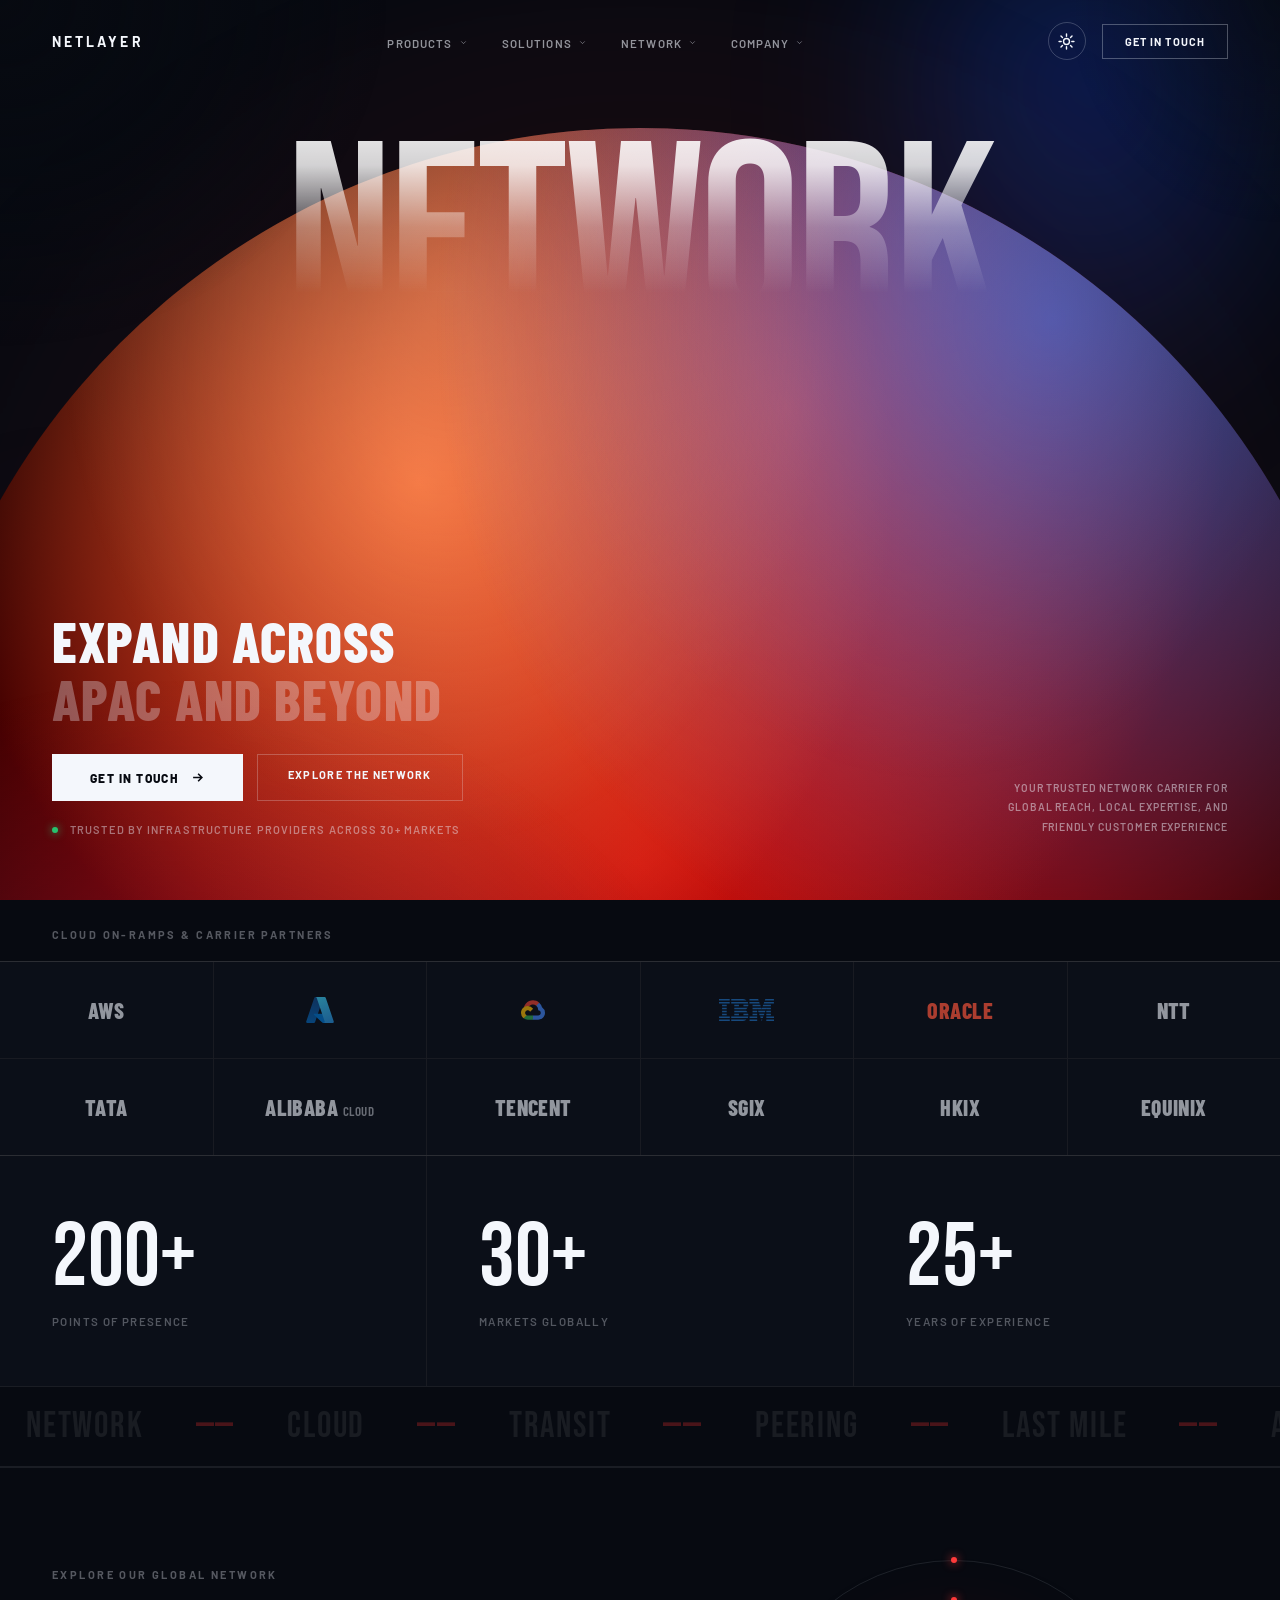
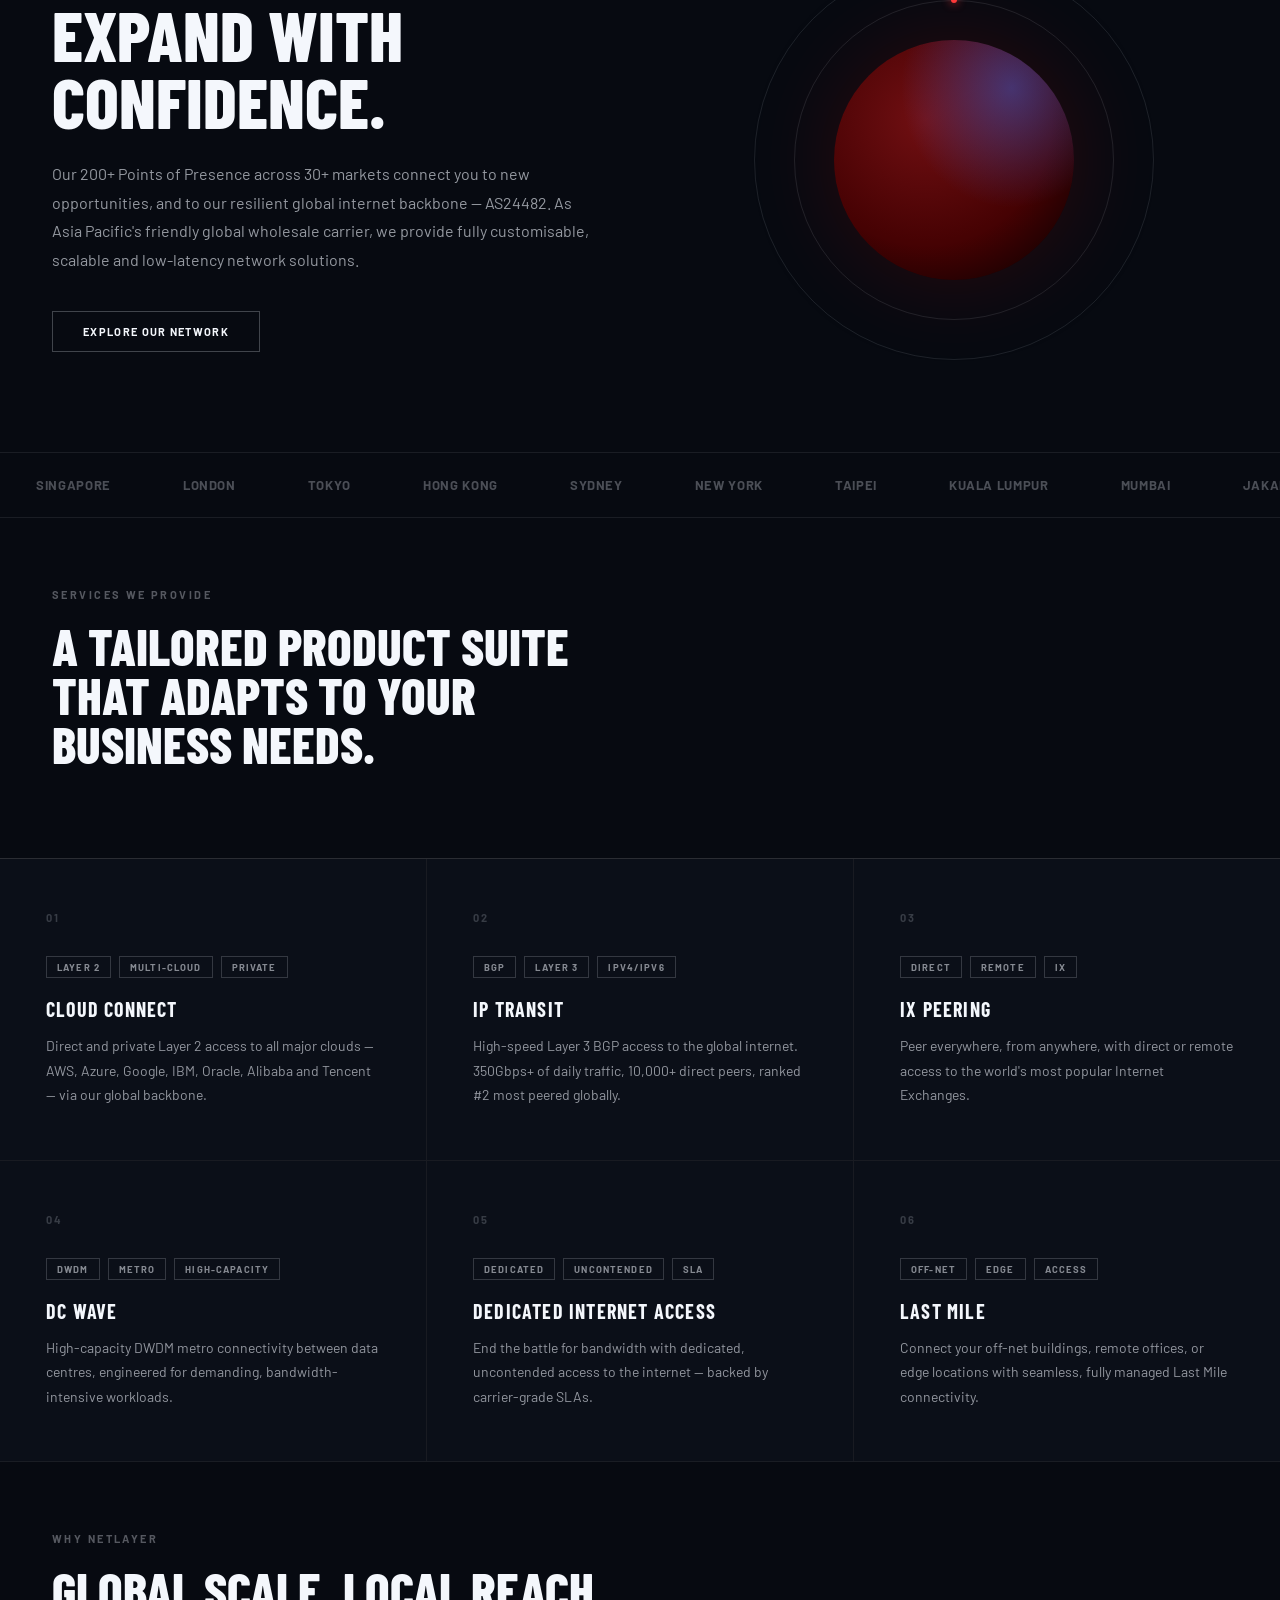
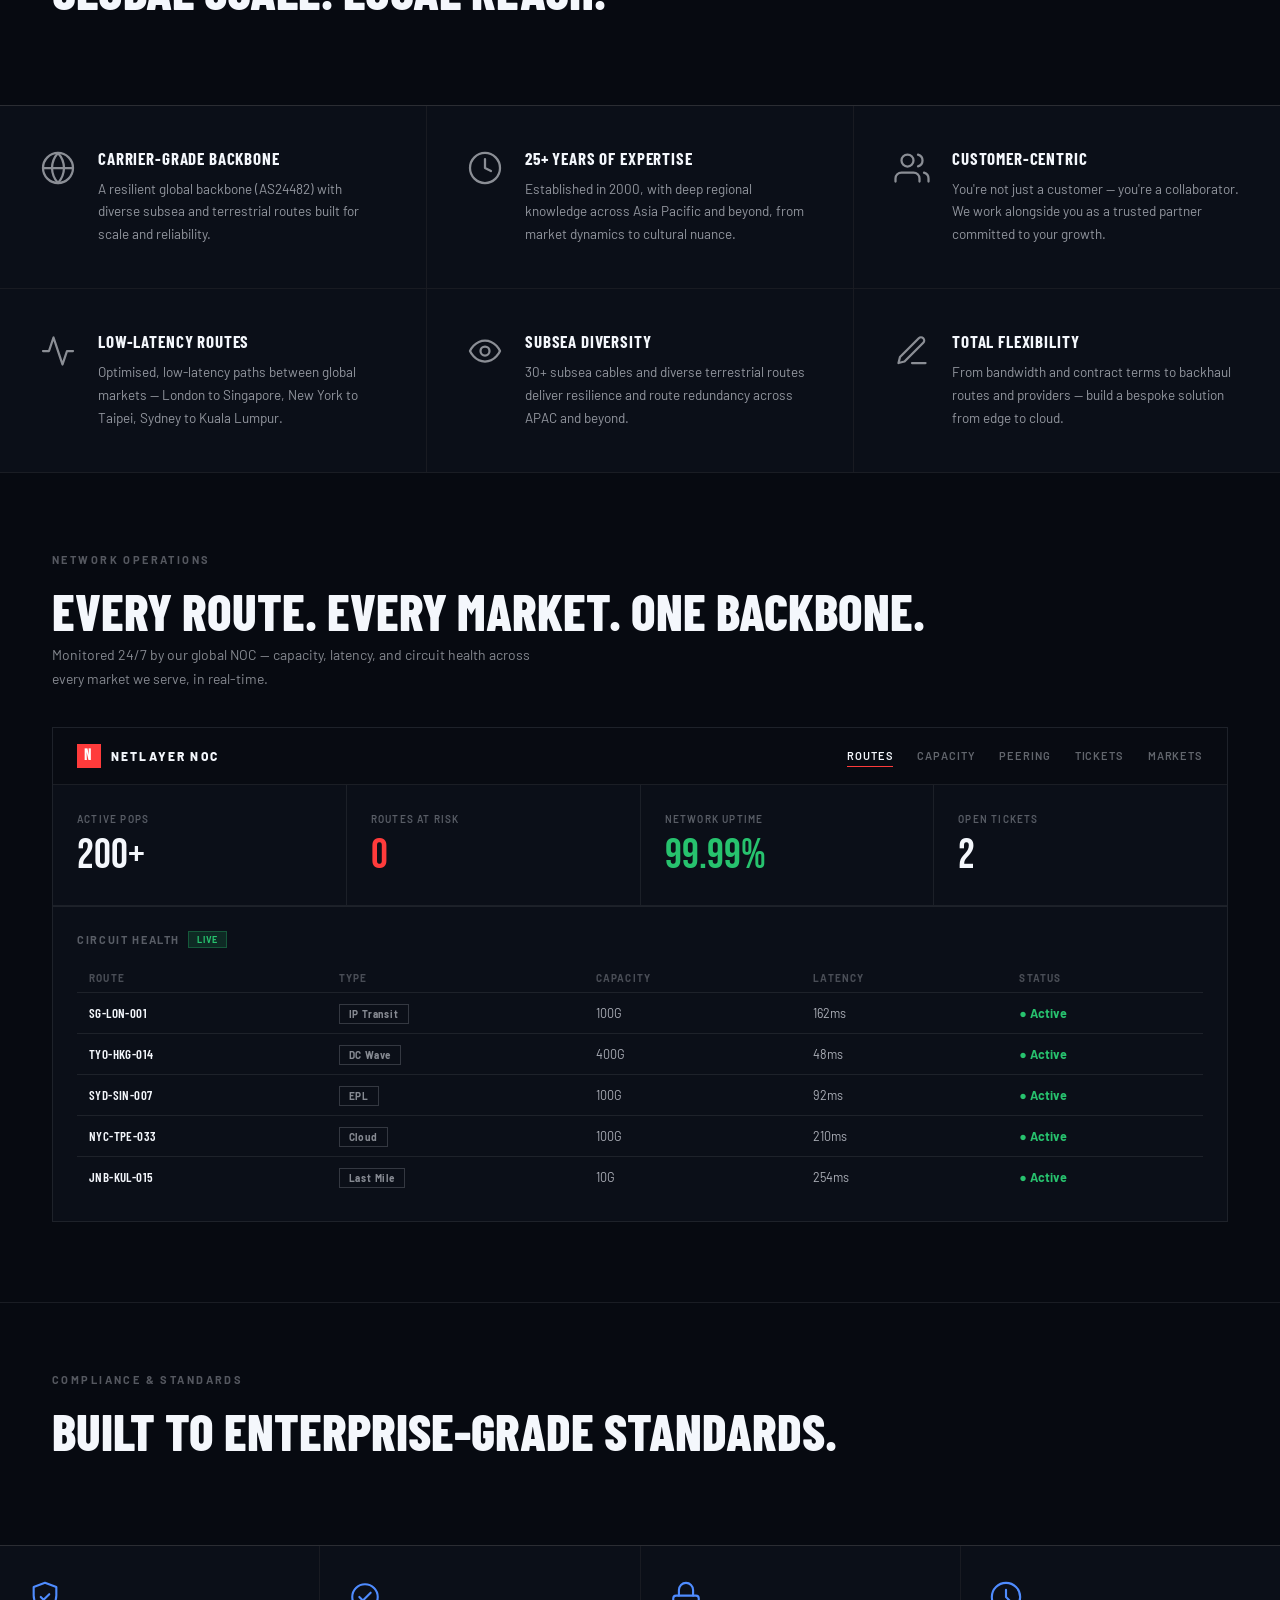
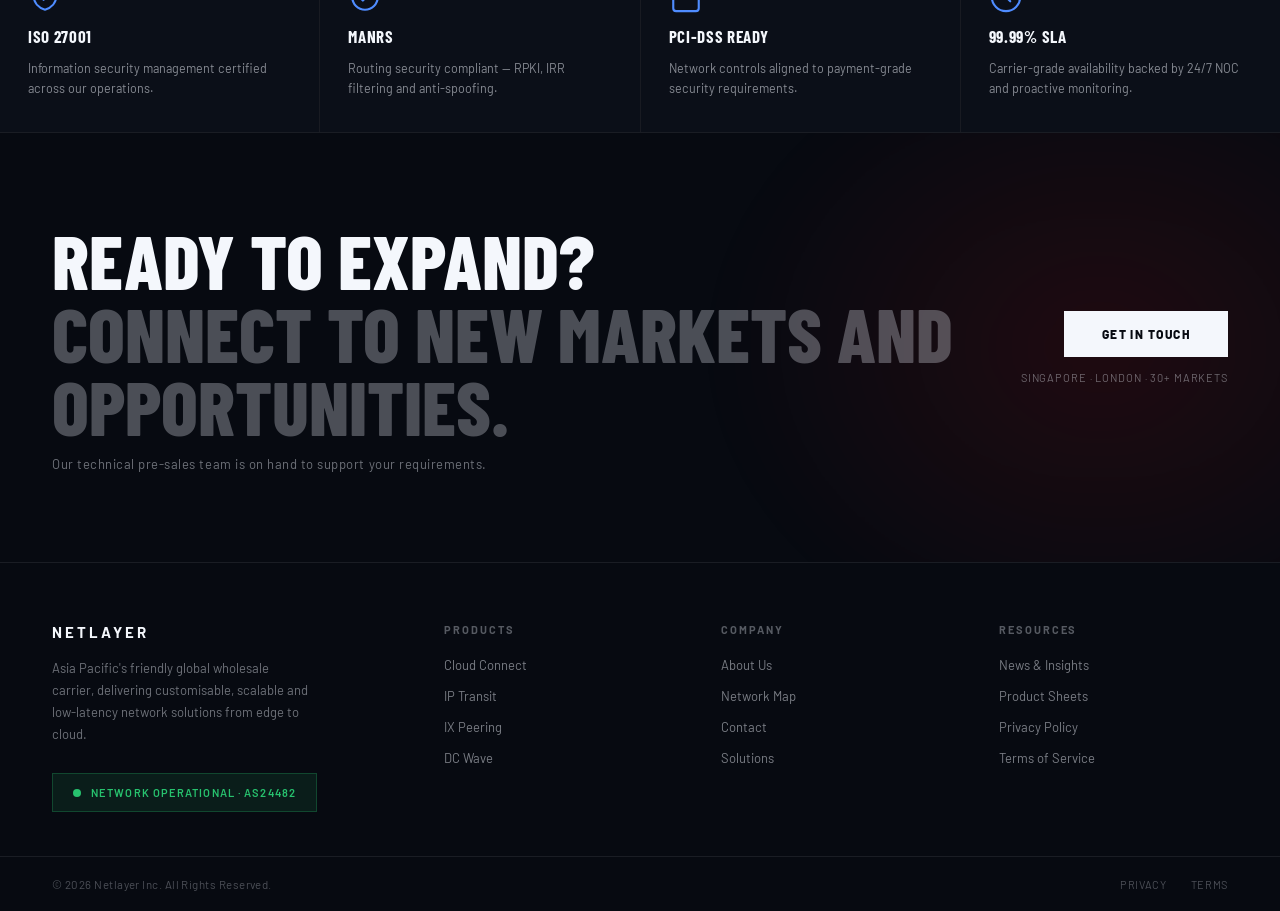
==== commit 5f3903b1: "Clean URLs (strip .html from all links) + fix logo/link underline" ====
--- a/index.html
+++ b/index.html
@@ -40,10 +40,10 @@
       <div class="hero-tagline">
         <h2>Expand across<span class="dim">APAC and beyond</span></h2>
         <div class="hero-cta">
-          <a class="btn-primary" href="contact.html">Get in touch
+          <a class="btn-primary" href="contact">Get in touch
             <svg width="15" height="15" viewBox="0 0 24 24" fill="none" stroke="currentColor" stroke-width="2.5" style="margin-left:8px;vertical-align:-2px"><path d="M5 12h14M13 6l6 6-6 6"/></svg>
           </a>
-          <a class="btn-outline" style="margin-top:0" href="network-map.html">Explore the network</a>
+          <a class="btn-outline" style="margin-top:0" href="network-map">Explore the network</a>
         </div>
         <div class="hero-trust"><span class="ht-dot"></span> Trusted by infrastructure providers across 30+ markets</div>
       </div>
@@ -104,7 +104,7 @@
         <div class="eyebrow">Explore Our Global Network</div>
         <div class="section-heading">Expand with confidence.</div>
         <p class="section-body">Our 200+ Points of Presence across 30+ markets connect you to new opportunities, and to our resilient global internet backbone — AS24482. As Asia Pacific's friendly global wholesale carrier, we provide fully customisable, scalable and low-latency network solutions.</p>
-        <a class="btn-outline" href="network.html">Explore Our Network</a>
+        <a class="btn-outline" href="network">Explore Our Network</a>
       </div>
       <div class="orb-wrap">
         <div class="orbit"><div class="o-dot"></div></div>
@@ -134,37 +134,37 @@
     <div class="section-heading-sm" style="max-width:560px">A tailored product suite that adapts to your business needs.</div>
   </section>
   <div class="cards-grid">
-    <div class="card" href="cloud-connect.html" style="cursor:pointer">
+    <div class="card" href="cloud-connect" style="cursor:pointer">
       <div class="card-num">01</div>
       <div class="card-tag-row"><span class="card-tag">Layer 2</span><span class="card-tag">Multi-cloud</span><span class="card-tag">Private</span></div>
       <div class="card-title">Cloud Connect</div>
       <div class="card-desc">Direct and private Layer 2 access to all major clouds — AWS, Azure, Google, IBM, Oracle, Alibaba and Tencent — via our global backbone.</div>
     </div>
-    <div class="card" href="ip-transit.html" style="cursor:pointer">
+    <div class="card" href="ip-transit" style="cursor:pointer">
       <div class="card-num">02</div>
       <div class="card-tag-row"><span class="card-tag">BGP</span><span class="card-tag">Layer 3</span><span class="card-tag">IPv4/IPv6</span></div>
       <div class="card-title">IP Transit</div>
       <div class="card-desc">High-speed Layer 3 BGP access to the global internet. 350Gbps+ of daily traffic, 10,000+ direct peers, ranked #2 most peered globally.</div>
     </div>
-    <div class="card" href="ix-peering.html" style="cursor:pointer">
+    <div class="card" href="ix-peering" style="cursor:pointer">
       <div class="card-num">03</div>
       <div class="card-tag-row"><span class="card-tag">Direct</span><span class="card-tag">Remote</span><span class="card-tag">IX</span></div>
       <div class="card-title">IX Peering</div>
       <div class="card-desc">Peer everywhere, from anywhere, with direct or remote access to the world's most popular Internet Exchanges.</div>
     </div>
-    <div class="card" href="dc-wave.html" style="cursor:pointer">
+    <div class="card" href="dc-wave" style="cursor:pointer">
       <div class="card-num">04</div>
       <div class="card-tag-row"><span class="card-tag">DWDM</span><span class="card-tag">Metro</span><span class="card-tag">High-capacity</span></div>
       <div class="card-title">DC Wave</div>
       <div class="card-desc">High-capacity DWDM metro connectivity between data centres, engineered for demanding, bandwidth-intensive workloads.</div>
     </div>
-    <div class="card" href="dia.html" style="cursor:pointer">
+    <div class="card" href="dia" style="cursor:pointer">
       <div class="card-num">05</div>
       <div class="card-tag-row"><span class="card-tag">Dedicated</span><span class="card-tag">Uncontended</span><span class="card-tag">SLA</span></div>
       <div class="card-title">Dedicated Internet Access</div>
       <div class="card-desc">End the battle for bandwidth with dedicated, uncontended access to the internet — backed by carrier-grade SLAs.</div>
     </div>
-    <div class="card" href="last-mile.html" style="cursor:pointer">
+    <div class="card" href="last-mile" style="cursor:pointer">
       <div class="card-num">06</div>
       <div class="card-tag-row"><span class="card-tag">Off-net</span><span class="card-tag">Edge</span><span class="card-tag">Access</span></div>
       <div class="card-title">Last Mile</div>
@@ -269,7 +269,7 @@
       <p class="cta-sub">Our technical pre-sales team is on hand to support your requirements.</p>
     </div>
     <div style="display:flex;flex-direction:column;align-items:flex-end;gap:14px;flex-shrink:0;position:relative;z-index:1">
-      <a class="btn-primary" href="contact.html">Get in touch</a>
+      <a class="btn-primary" href="contact">Get in touch</a>
       <p style="font-size:11px;color:rgba(var(--ink),.4);letter-spacing:.08em;text-transform:uppercase">Singapore · London · 30+ Markets</p>
     </div>
   </div>
--- a/assets/css/styles.css
+++ b/assets/css/styles.css
@@ -70,6 +70,7 @@
 *,*::before,*::after{margin:0;padding:0;box-sizing:border-box}
 html{scroll-behavior:smooth;background:var(--bg);-webkit-font-smoothing:antialiased;-moz-osx-font-smoothing:grayscale;text-rendering:optimizeLegibility}
 body{background:var(--bg);color:var(--heading);font-family:'Barlow',sans-serif;overflow-x:hidden;min-height:100vh;transition:background-color .4s ease,color .4s ease}
+a{text-decoration:none;color:inherit}
 
 /* scroll-reveal */
 .reveal{opacity:0;transform:translateY(26px);transition:opacity .8s cubic-bezier(.16,1,.3,1),transform .8s cubic-bezier(.16,1,.3,1)}
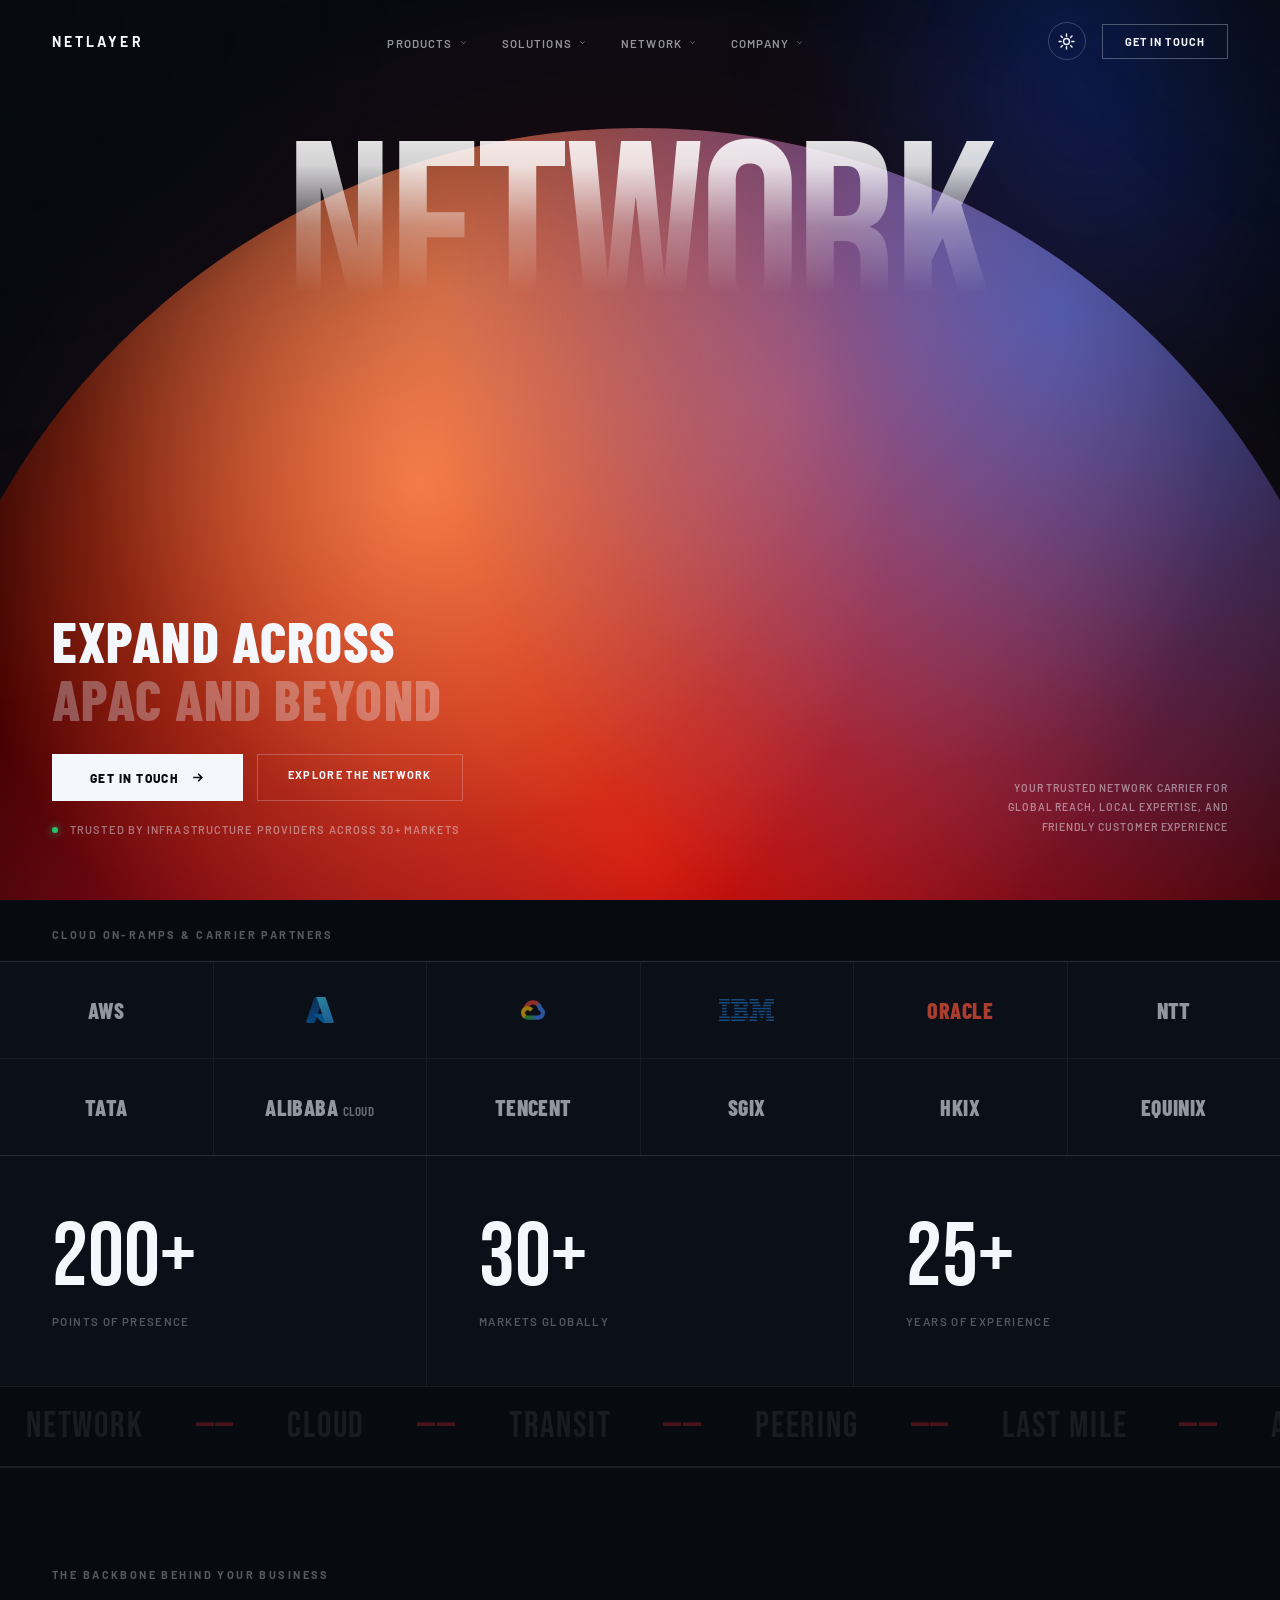
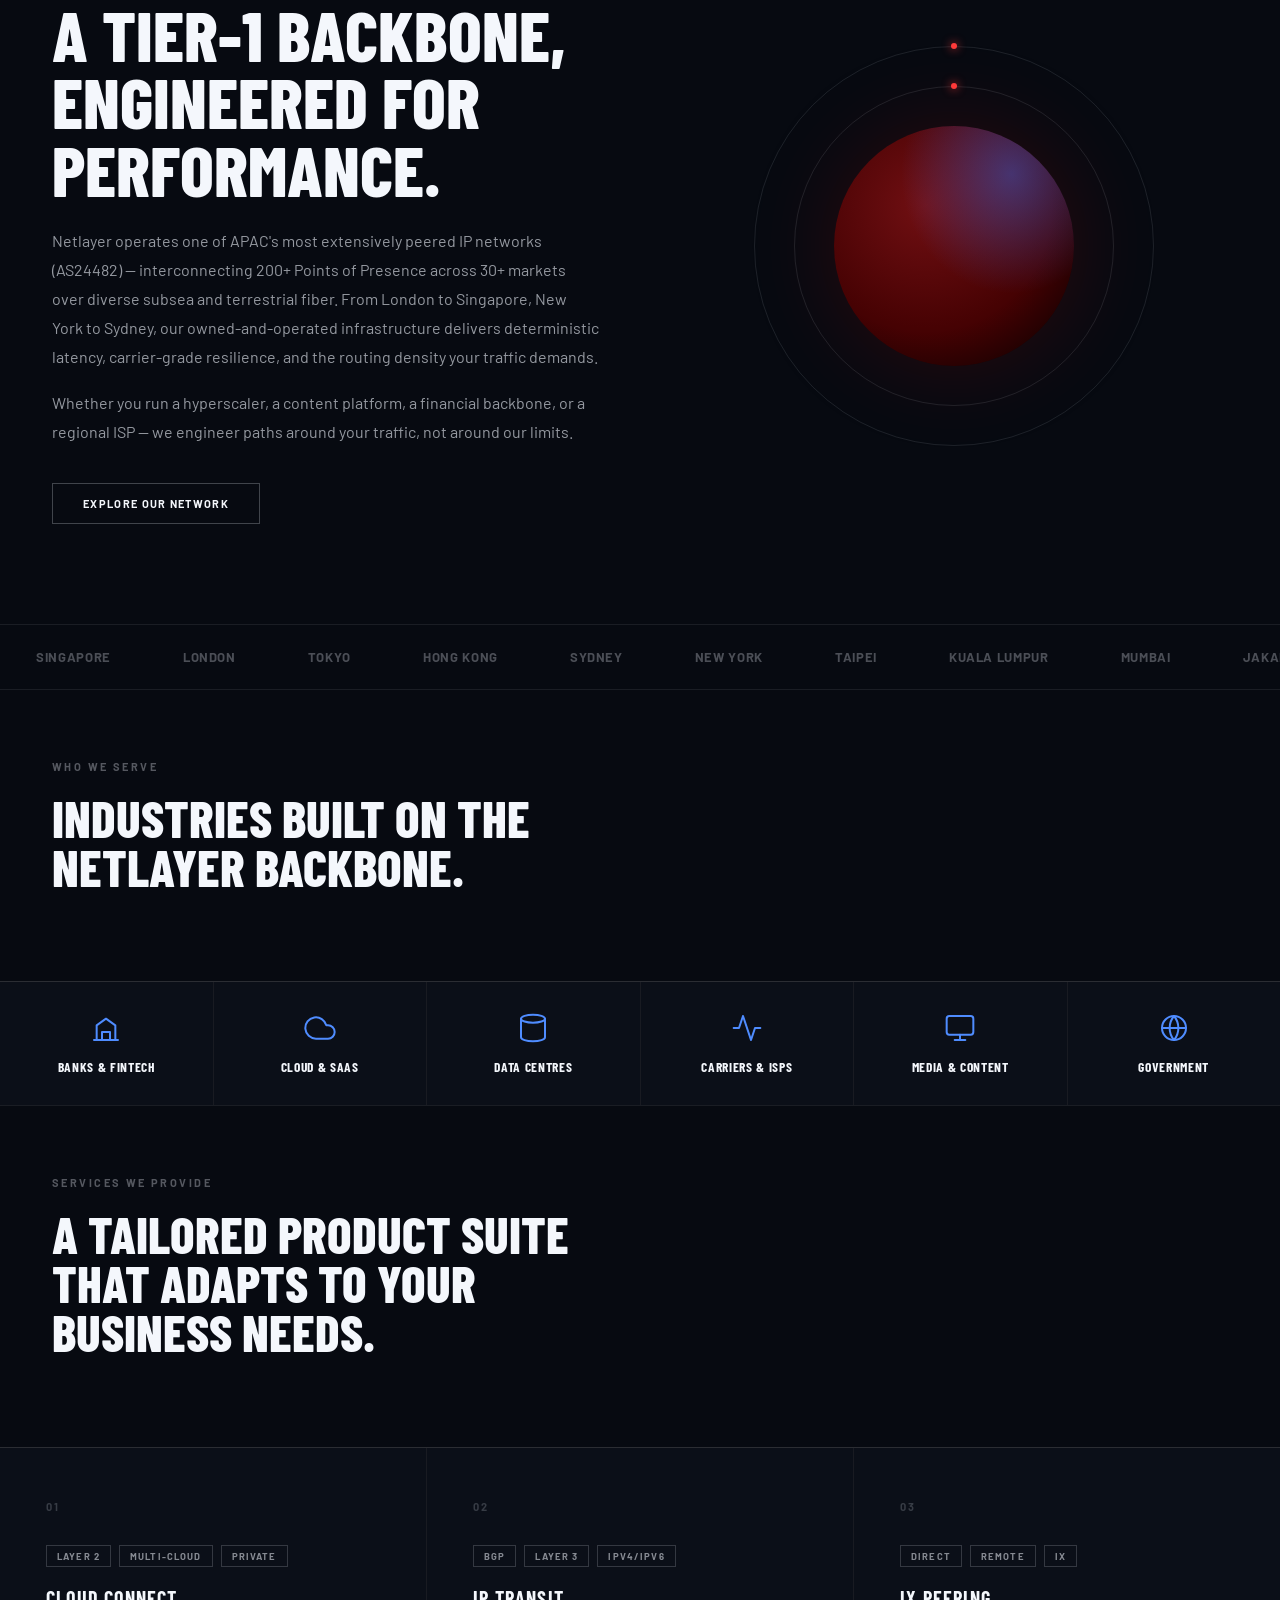
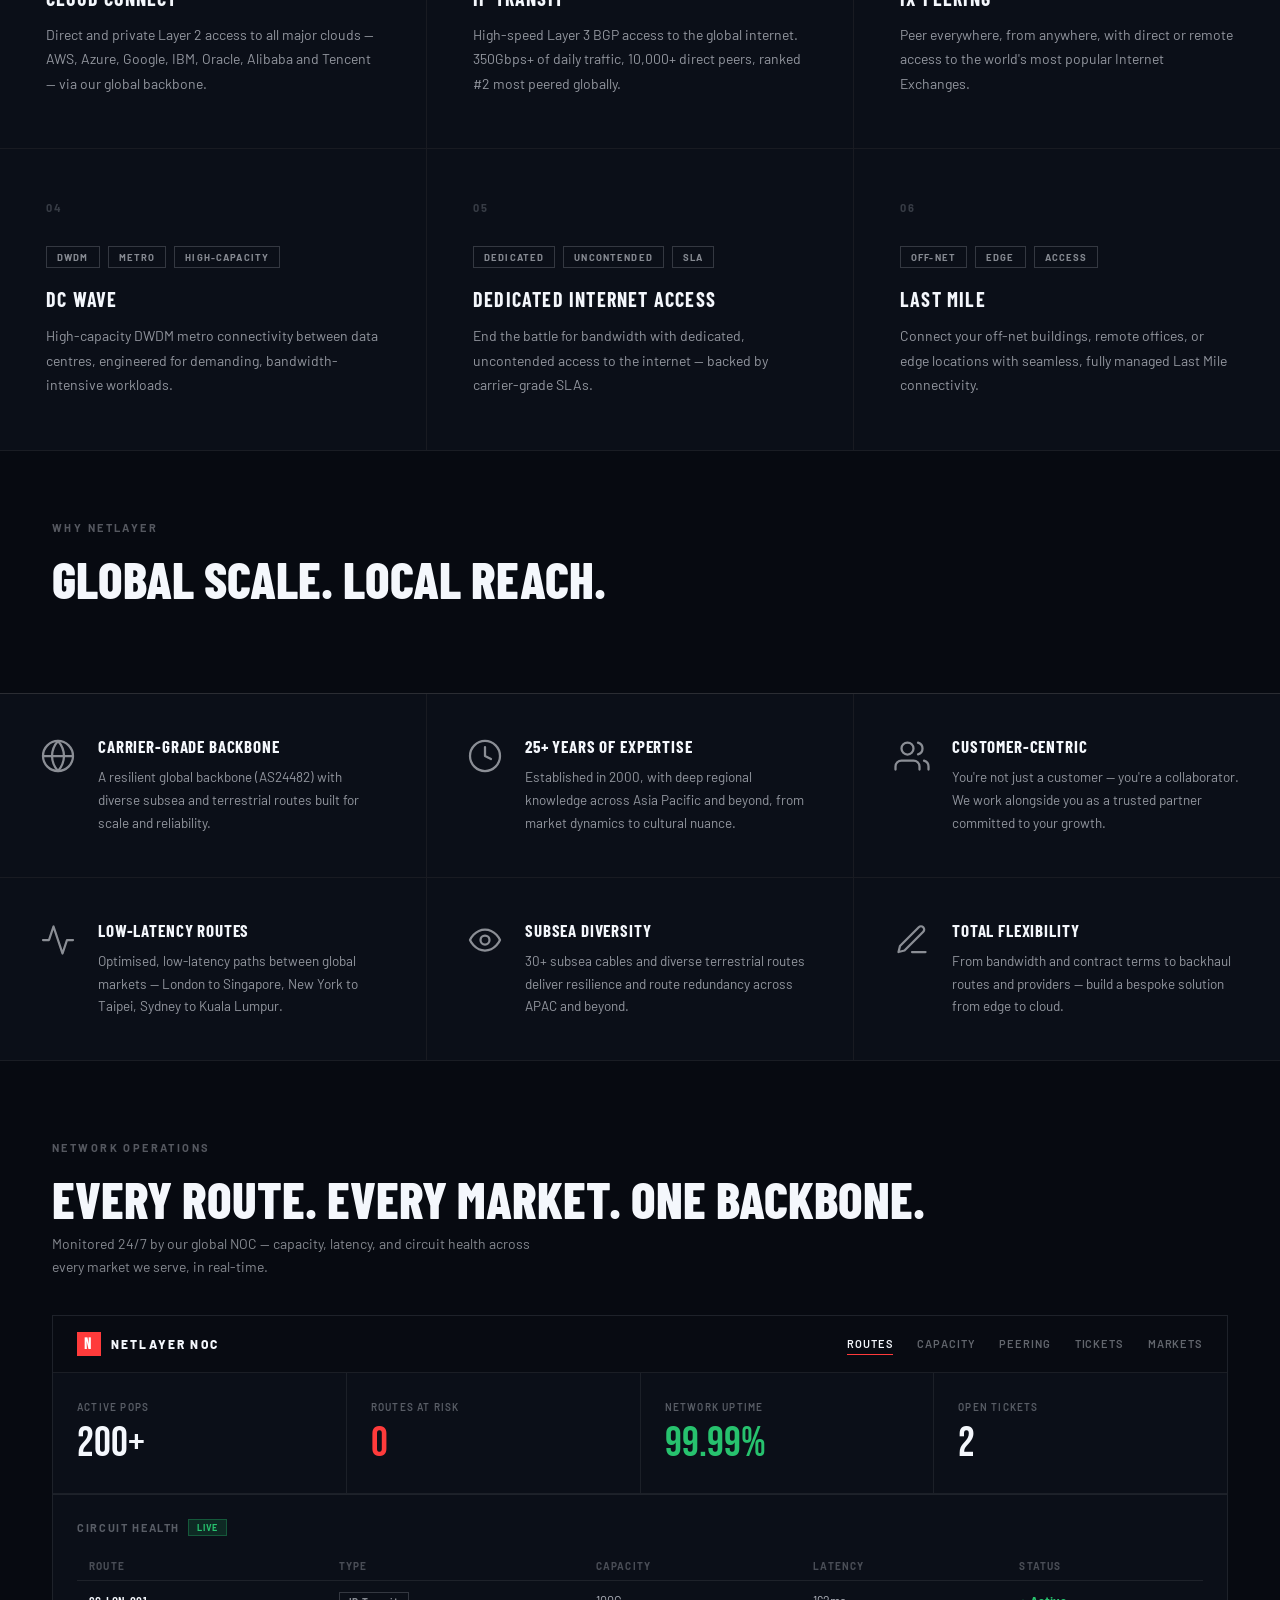
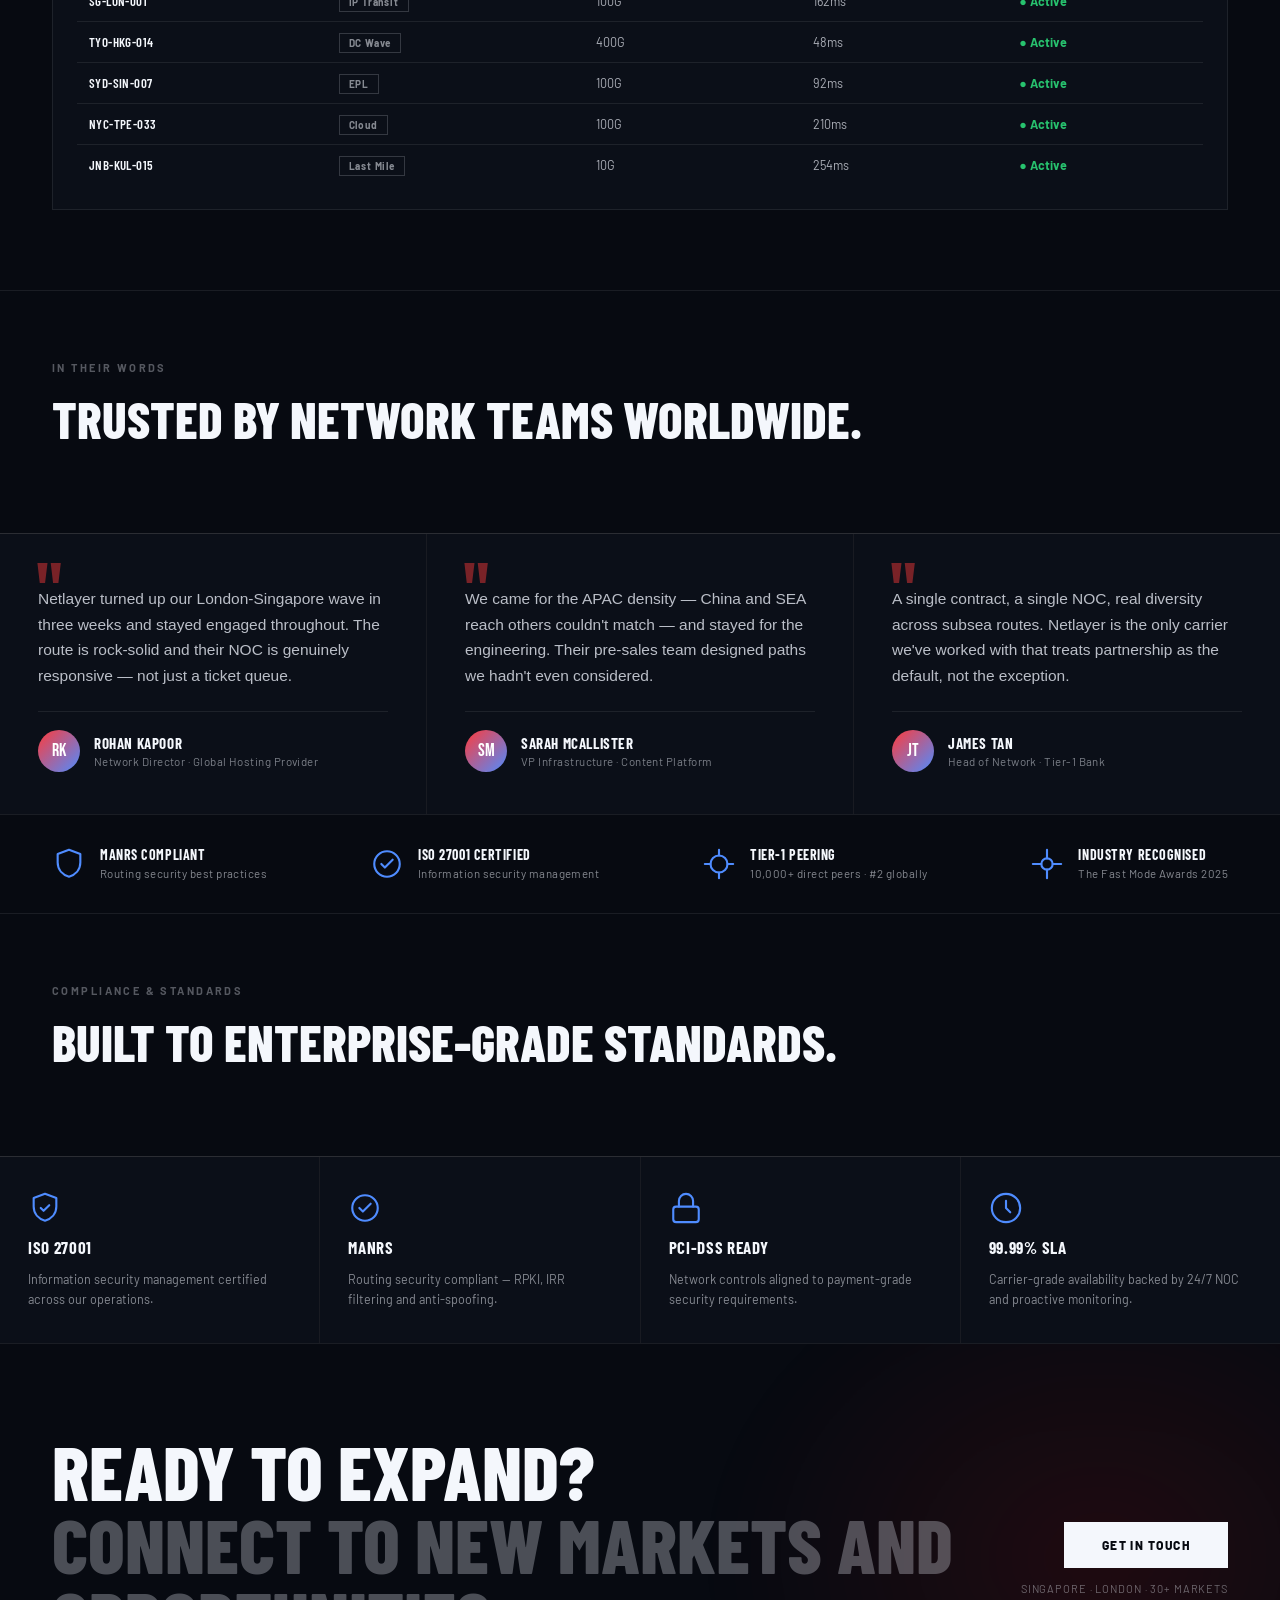
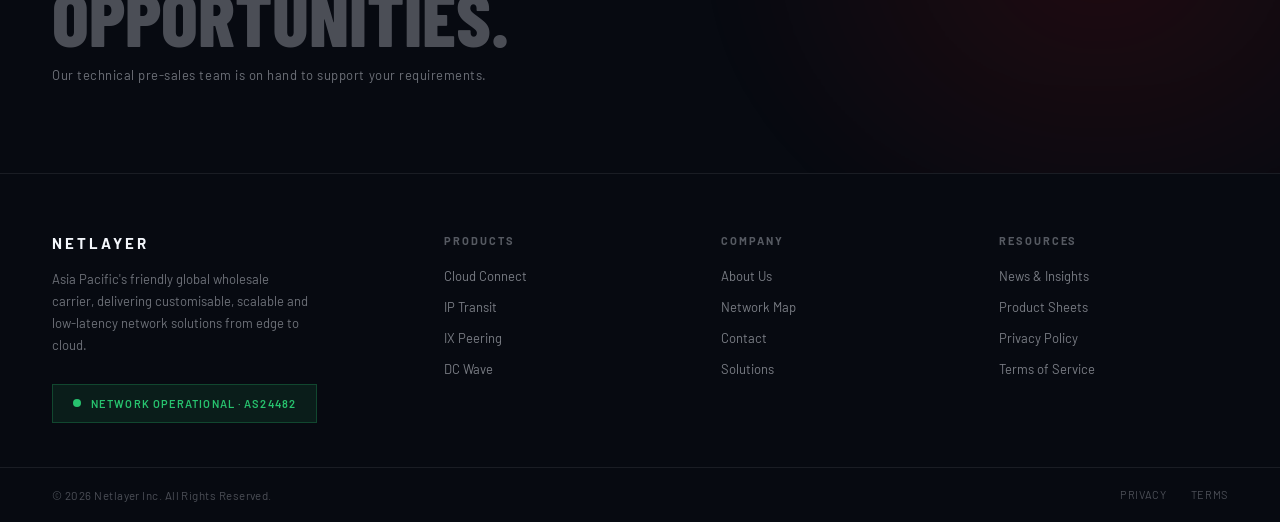
==== commit dc06f52c: "Strengthen content: testimonials, industries, awards, Looking Glass + sharper Tier-1 carrier copy" ====
--- a/index.html
+++ b/index.html
@@ -101,9 +101,10 @@
   <section class="section">
     <div class="two-col" style="align-items:center">
       <div>
-        <div class="eyebrow">Explore Our Global Network</div>
-        <div class="section-heading">Expand with confidence.</div>
-        <p class="section-body">Our 200+ Points of Presence across 30+ markets connect you to new opportunities, and to our resilient global internet backbone — AS24482. As Asia Pacific's friendly global wholesale carrier, we provide fully customisable, scalable and low-latency network solutions.</p>
+        <div class="eyebrow">The Backbone Behind Your Business</div>
+        <div class="section-heading">A Tier-1 backbone, engineered for performance.</div>
+        <p class="section-body">Netlayer operates one of APAC's most extensively peered IP networks (AS24482) — interconnecting 200+ Points of Presence across 30+ markets over diverse subsea and terrestrial fiber. From London to Singapore, New York to Sydney, our owned-and-operated infrastructure delivers deterministic latency, carrier-grade resilience, and the routing density your traffic demands.</p>
+        <p class="section-body" style="margin-top:18px">Whether you run a hyperscaler, a content platform, a financial backbone, or a regional ISP — we engineer paths around your traffic, not around our limits.</p>
         <a class="btn-outline" href="network">Explore Our Network</a>
       </div>
       <div class="orb-wrap">
@@ -127,6 +128,19 @@
       <span class="logo-item">Taipei</span><span class="logo-item">Kuala Lumpur</span>
       <span class="logo-item">Mumbai</span><span class="logo-item">Jakarta</span>
     </div>
+  </div>
+
+  <section class="section-sm">
+    <div class="eyebrow">Who We Serve</div>
+    <div class="section-heading-sm" style="max-width:620px">Industries built on the Netlayer backbone.</div>
+  </section>
+  <div class="industries">
+    <div class="industry"><div class="ic"><svg viewBox="0 0 24 24"><path d="M3 21h18M5 21V10l7-5 7 5v11M9 21v-6h6v6"/></svg></div><div class="nm">Banks &amp; Fintech</div></div>
+    <div class="industry"><div class="ic"><svg viewBox="0 0 24 24"><path d="M18 10h-1.26A8 8 0 1 0 9 20h9a5 5 0 0 0 0-10z"/></svg></div><div class="nm">Cloud &amp; SaaS</div></div>
+    <div class="industry"><div class="ic"><svg viewBox="0 0 24 24"><ellipse cx="12" cy="5" rx="9" ry="3"/><path d="M3 5v14a9 3 0 0 0 18 0V5"/></svg></div><div class="nm">Data Centres</div></div>
+    <div class="industry"><div class="ic"><svg viewBox="0 0 24 24"><path d="M22 12h-4l-3 9L9 3l-3 9H2"/></svg></div><div class="nm">Carriers &amp; ISPs</div></div>
+    <div class="industry"><div class="ic"><svg viewBox="0 0 24 24"><rect x="2" y="3" width="20" height="14" rx="2"/><line x1="8" y1="21" x2="16" y2="21"/><line x1="12" y1="17" x2="12" y2="21"/></svg></div><div class="nm">Media &amp; Content</div></div>
+    <div class="industry"><div class="ic"><svg viewBox="0 0 24 24"><circle cx="12" cy="12" r="9"/><path d="M3 12h18M12 3a14 14 0 0 1 0 18 14 14 0 0 1 0-18Z"/></svg></div><div class="nm">Government</div></div>
   </div>
 
   <section class="section-sm">
@@ -237,6 +251,41 @@
   </div>
 
   <section class="section-sm">
+    <div class="eyebrow">In Their Words</div>
+    <div class="section-heading-sm">Trusted by network teams worldwide.</div>
+  </section>
+  <div class="testi-grid">
+    <div class="testi-card">
+      <div class="testi-quote">Netlayer turned up our London-Singapore wave in three weeks and stayed engaged throughout. The route is rock-solid and their NOC is genuinely responsive — not just a ticket queue.</div>
+      <div class="testi-meta">
+        <div class="testi-avatar">RK</div>
+        <div><div class="testi-name">Rohan Kapoor</div><div class="testi-role">Network Director · Global Hosting Provider</div></div>
+      </div>
+    </div>
+    <div class="testi-card">
+      <div class="testi-quote">We came for the APAC density — China and SEA reach others couldn't match — and stayed for the engineering. Their pre-sales team designed paths we hadn't even considered.</div>
+      <div class="testi-meta">
+        <div class="testi-avatar">SM</div>
+        <div><div class="testi-name">Sarah McAllister</div><div class="testi-role">VP Infrastructure · Content Platform</div></div>
+      </div>
+    </div>
+    <div class="testi-card">
+      <div class="testi-quote">A single contract, a single NOC, real diversity across subsea routes. Netlayer is the only carrier we've worked with that treats partnership as the default, not the exception.</div>
+      <div class="testi-meta">
+        <div class="testi-avatar">JT</div>
+        <div><div class="testi-name">James Tan</div><div class="testi-role">Head of Network · Tier-1 Bank</div></div>
+      </div>
+    </div>
+  </div>
+
+  <div class="awards">
+    <div class="award"><div class="award-ic"><svg viewBox="0 0 24 24"><path d="M12 2 4 5v6c0 5 3.4 8.6 8 10 4.6-1.4 8-5 8-10V5l-8-3Z"/></svg></div><div><div class="award-t">MANRS Compliant</div><div class="award-d">Routing security best practices</div></div></div>
+    <div class="award"><div class="award-ic"><svg viewBox="0 0 24 24"><circle cx="12" cy="12" r="9"/><path d="M8 12l2.5 2.5L16 9"/></svg></div><div><div class="award-t">ISO 27001 Certified</div><div class="award-d">Information security management</div></div></div>
+    <div class="award"><div class="award-ic"><svg viewBox="0 0 24 24"><circle cx="12" cy="12" r="6"/><path d="M12 2v4M12 18v4M2 12h4M18 12h4"/></svg></div><div><div class="award-t">Tier-1 Peering</div><div class="award-d">10,000+ direct peers · #2 globally</div></div></div>
+    <div class="award"><div class="award-ic"><svg viewBox="0 0 24 24"><path d="M12 2v6m0 8v6M2 12h6m8 0h6"/><circle cx="12" cy="12" r="4"/></svg></div><div><div class="award-t">Industry Recognised</div><div class="award-d">The Fast Mode Awards 2025</div></div></div>
+  </div>
+
+  <section class="section-sm">
     <div class="eyebrow">Compliance &amp; Standards</div>
     <div class="section-heading-sm">Built to enterprise-grade standards.</div>
   </section>
--- a/assets/css/styles.css
+++ b/assets/css/styles.css
@@ -518,6 +518,37 @@
 .value-d{font-size:14px;color:rgba(var(--ink),.6);line-height:1.7}
 
 /* ═══════════════════════════════════════════
+   TESTIMONIALS
+═══════════════════════════════════════════ */
+.testi-grid{display:grid;grid-template-columns:repeat(3,1fr);gap:1px;background:var(--line-2);border-top:1px solid var(--line)}
+.testi-card{background:var(--cell);padding:42px 38px;display:flex;flex-direction:column;gap:22px;transition:background .3s}
+.testi-card:hover{background:var(--hover)}
+.testi-quote{font-size:15.5px;color:rgba(var(--ink),.78);line-height:1.65;font-weight:500;flex:1;position:relative;padding-top:10px}
+.testi-quote::before{content:'"';position:absolute;top:-22px;left:-4px;font-family:'Bebas Neue',sans-serif;font-size:90px;line-height:1;color:var(--accent);opacity:.45}
+.testi-meta{display:flex;align-items:center;gap:14px;padding-top:18px;border-top:1px solid var(--line)}
+.testi-avatar{width:42px;height:42px;border-radius:50%;background:linear-gradient(135deg,var(--accent),var(--accent-2));display:flex;align-items:center;justify-content:center;font-family:'Bebas Neue',sans-serif;font-size:18px;color:#fff;flex-shrink:0}
+.testi-name{font-family:'Barlow Condensed',sans-serif;font-weight:700;font-size:15px;text-transform:uppercase;letter-spacing:.04em;color:var(--heading)}
+.testi-role{font-size:11.5px;color:rgba(var(--ink),.5);margin-top:2px;letter-spacing:.04em}
+
+/* ═══════════════════════════════════════════
+   INDUSTRIES SERVED (mini cards)
+═══════════════════════════════════════════ */
+.industries{display:grid;grid-template-columns:repeat(6,1fr);gap:1px;background:var(--line-2);border-top:1px solid var(--line)}
+.industry{background:var(--cell);padding:30px 22px;text-align:center;transition:background .3s,transform .25s;cursor:default}
+.industry:hover{background:var(--hover);transform:translateY(-2px)}
+.industry .ic{width:32px;height:32px;margin:0 auto 14px;color:var(--accent-2)}
+.industry .ic svg{width:100%;height:100%;fill:none;stroke:currentColor;stroke-width:1.5;stroke-linecap:round;stroke-linejoin:round}
+.industry .nm{font-family:'Barlow Condensed',sans-serif;font-weight:700;font-size:13.5px;text-transform:uppercase;letter-spacing:.05em;color:var(--heading)}
+
+/* awards/recognition strip */
+.awards{display:flex;flex-wrap:wrap;align-items:center;justify-content:space-between;gap:24px 40px;padding:32px 52px;border-top:1px solid var(--line);background:var(--bg)}
+.award{display:flex;align-items:center;gap:14px}
+.award-ic{width:34px;height:34px;color:var(--accent-2);flex-shrink:0}
+.award-ic svg{width:100%;height:100%;fill:none;stroke:currentColor;stroke-width:1.5;stroke-linecap:round;stroke-linejoin:round}
+.award-t{font-family:'Barlow Condensed',sans-serif;font-weight:700;font-size:14px;text-transform:uppercase;letter-spacing:.04em;color:var(--heading);line-height:1.2}
+.award-d{font-size:11.5px;color:rgba(var(--ink),.55);letter-spacing:.04em;margin-top:3px}
+
+/* ═══════════════════════════════════════════
    SPEC TABLE (product pages)
 ═══════════════════════════════════════════ */
 .spec-table{border-top:1px solid var(--line)}
@@ -668,6 +699,9 @@
   .stats-grid,.cards-grid,.cards-grid-2,.adv-list,.team-grid,.pricing-grid,.prod-highlights{grid-template-columns:1fr}
   .region-grid{grid-template-columns:1fr 1fr}
   .trust-strip{grid-template-columns:1fr 1fr}
+  .testi-grid{grid-template-columns:1fr}
+  .industries{grid-template-columns:repeat(3,1fr)}
+  .awards{padding:24px 24px;flex-direction:column;align-items:flex-start;gap:18px}
   .news-grid{grid-template-columns:1fr}
   .logo-wall{grid-template-columns:repeat(3,1fr)}
   .values-grid{grid-template-columns:1fr}
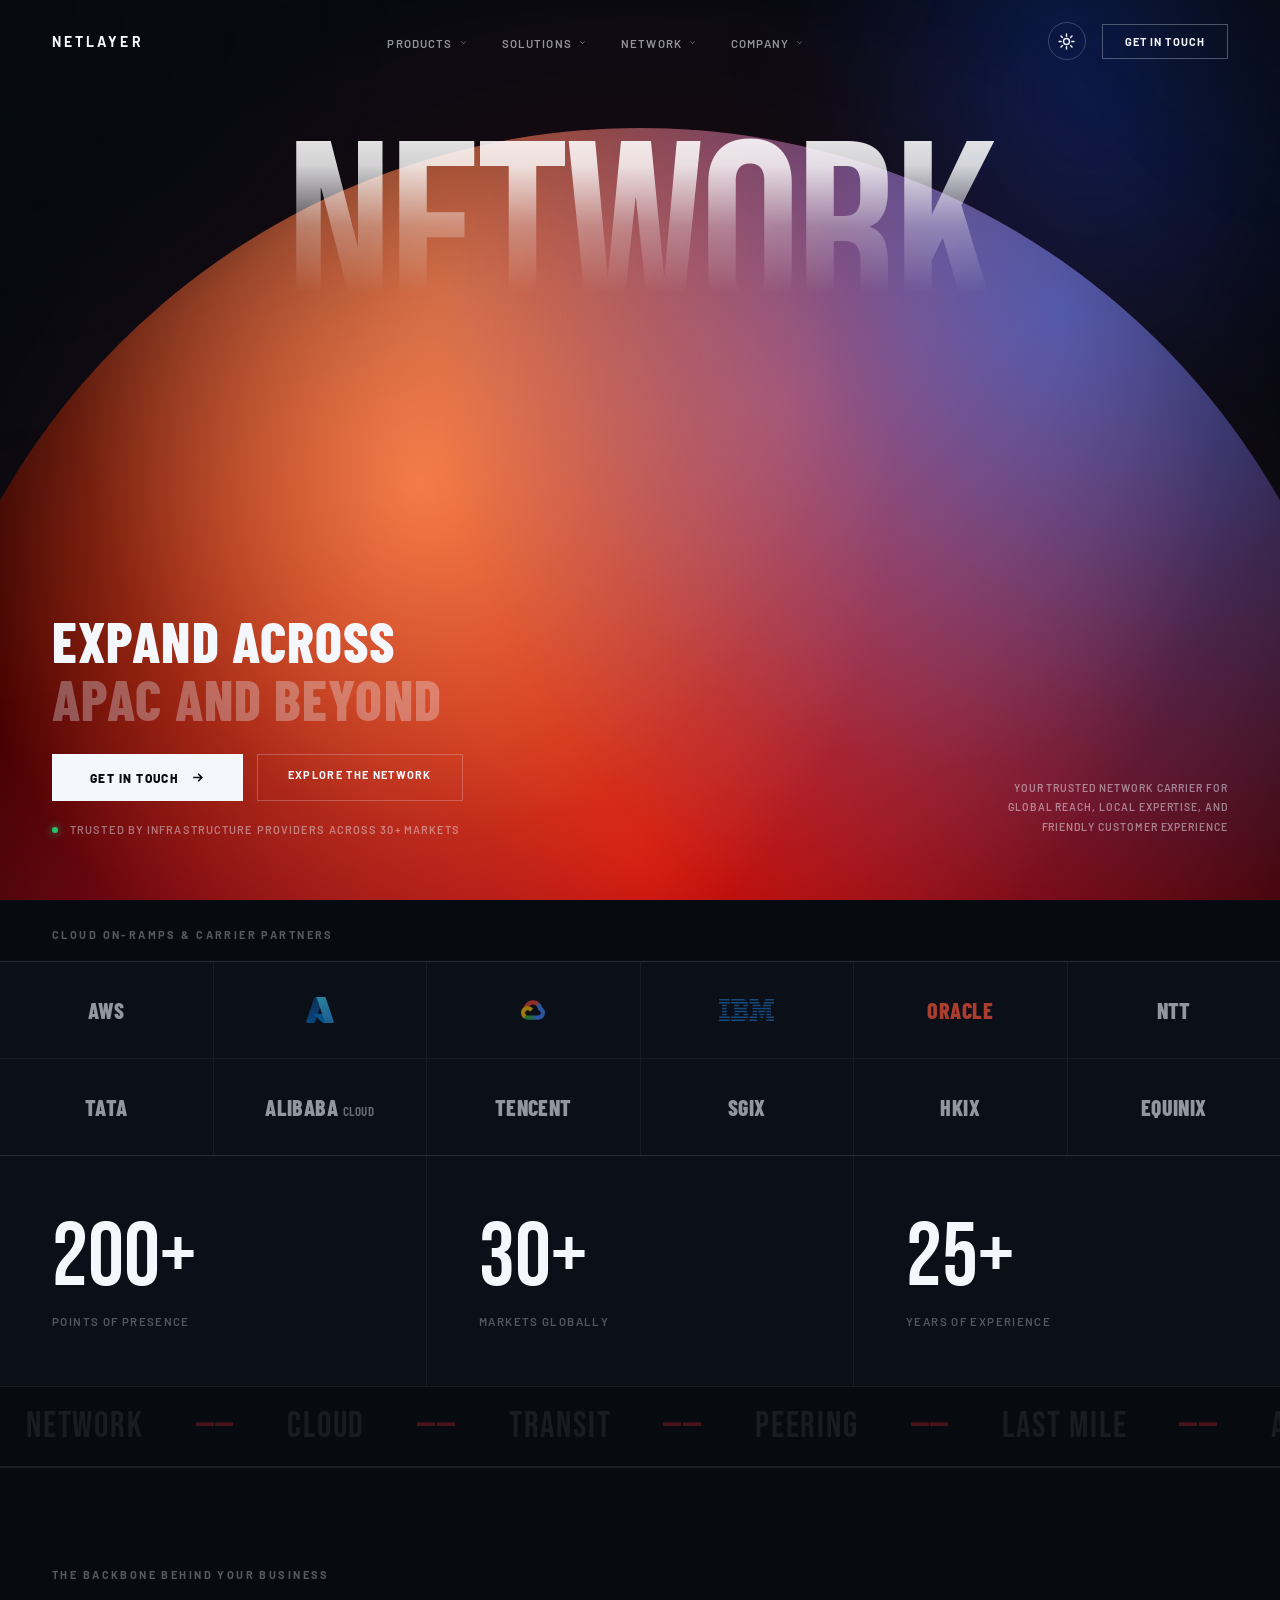
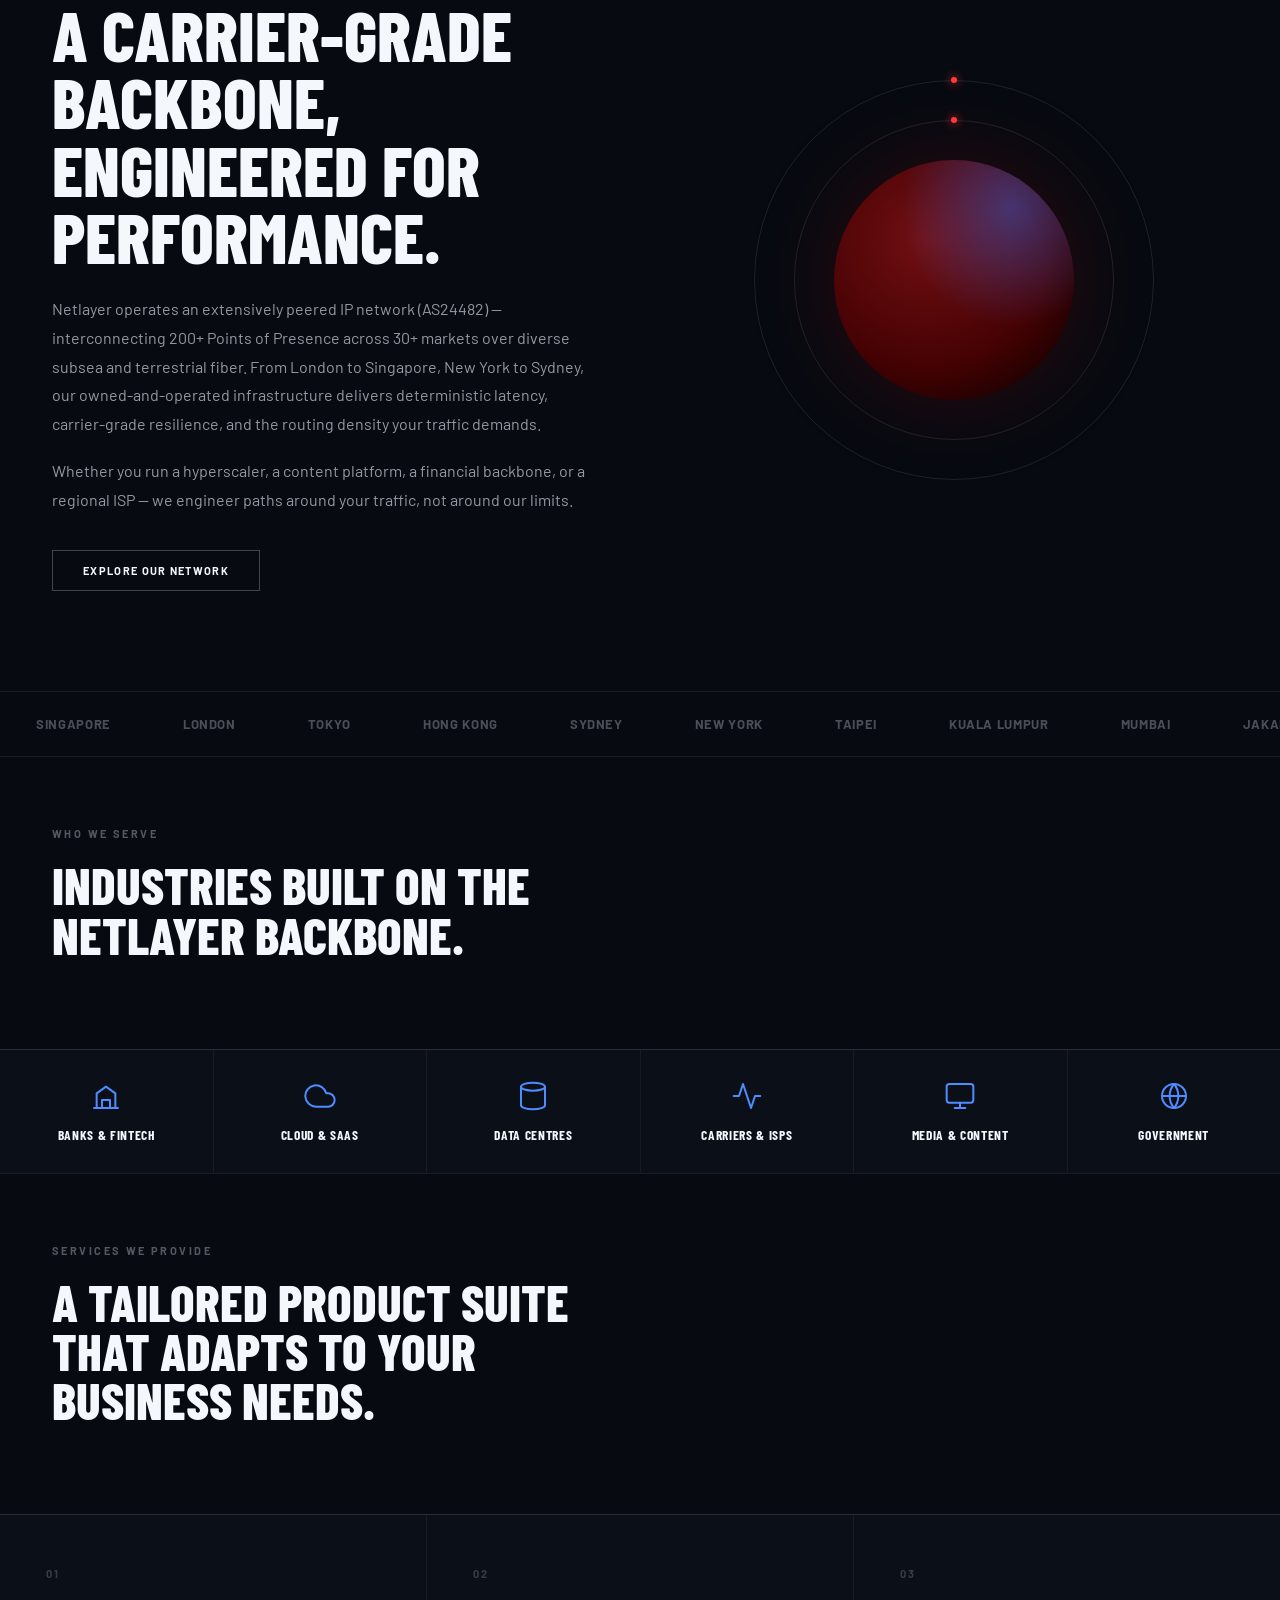
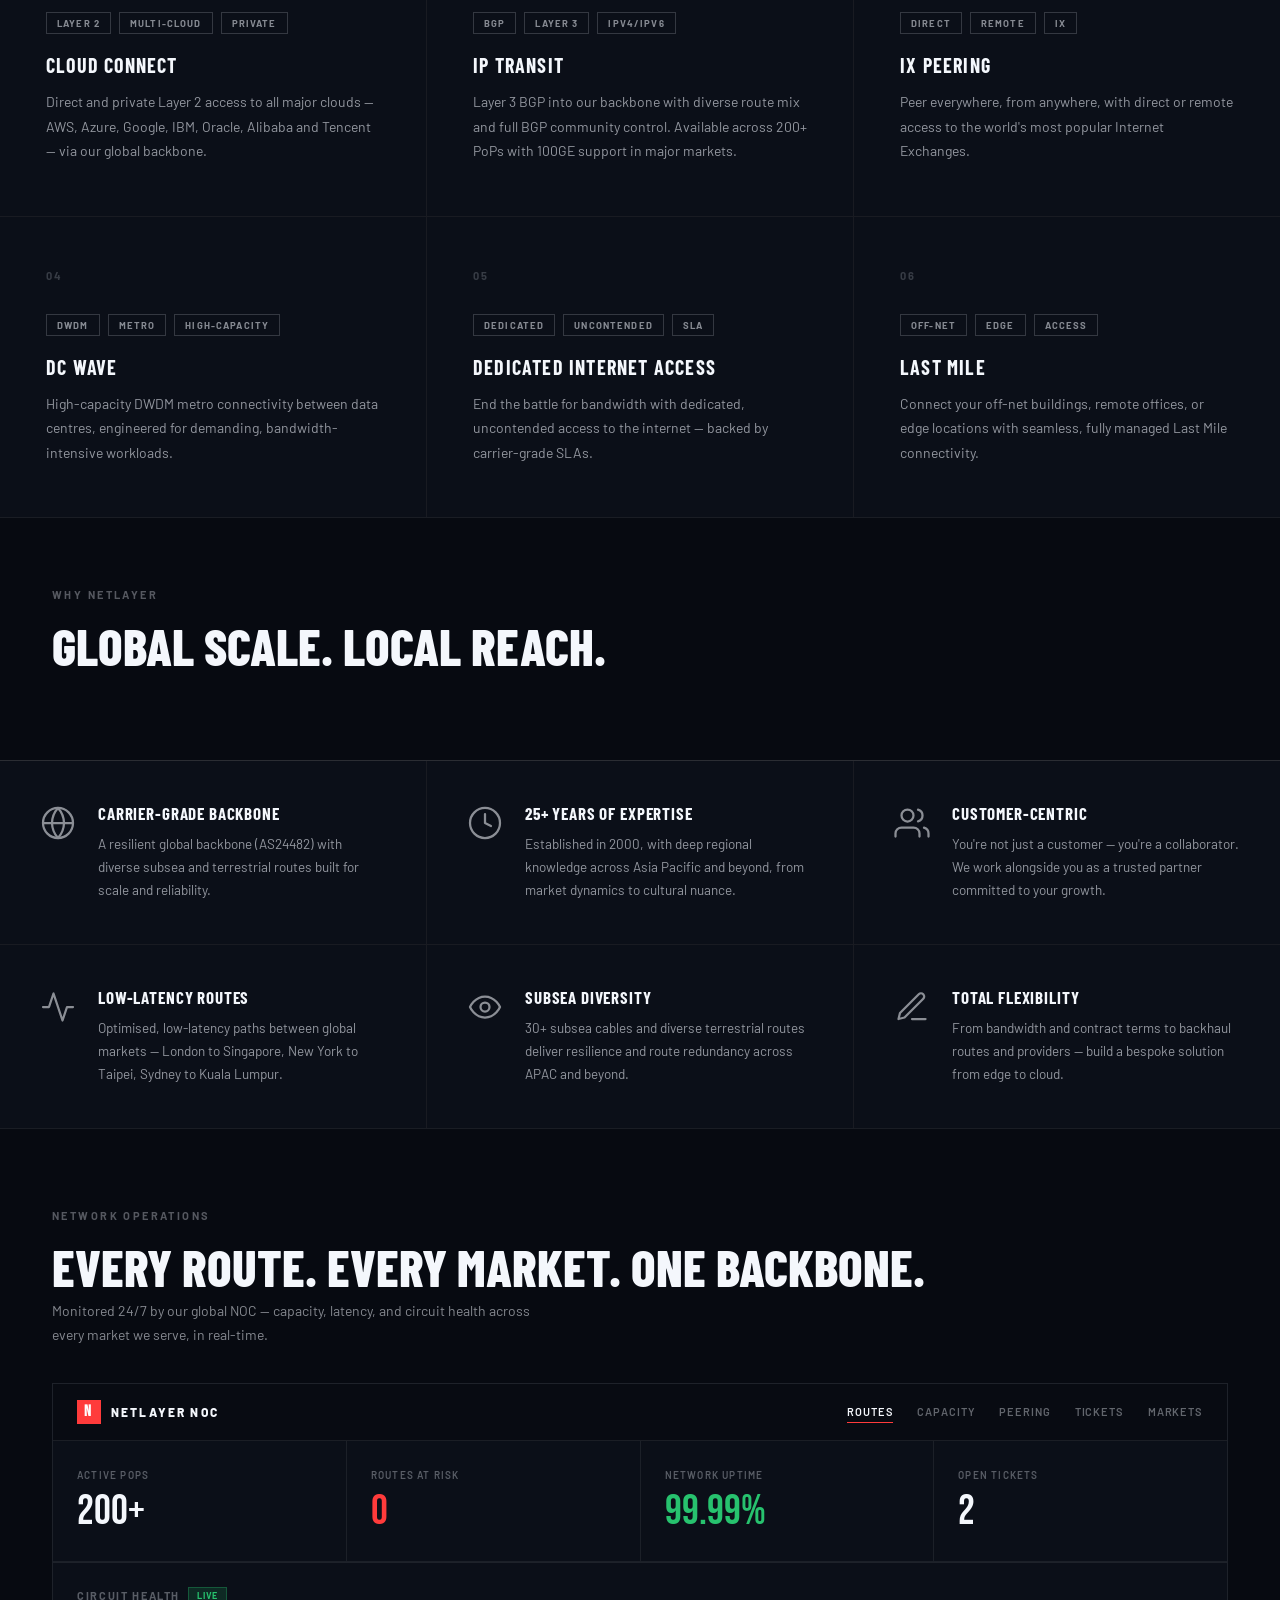
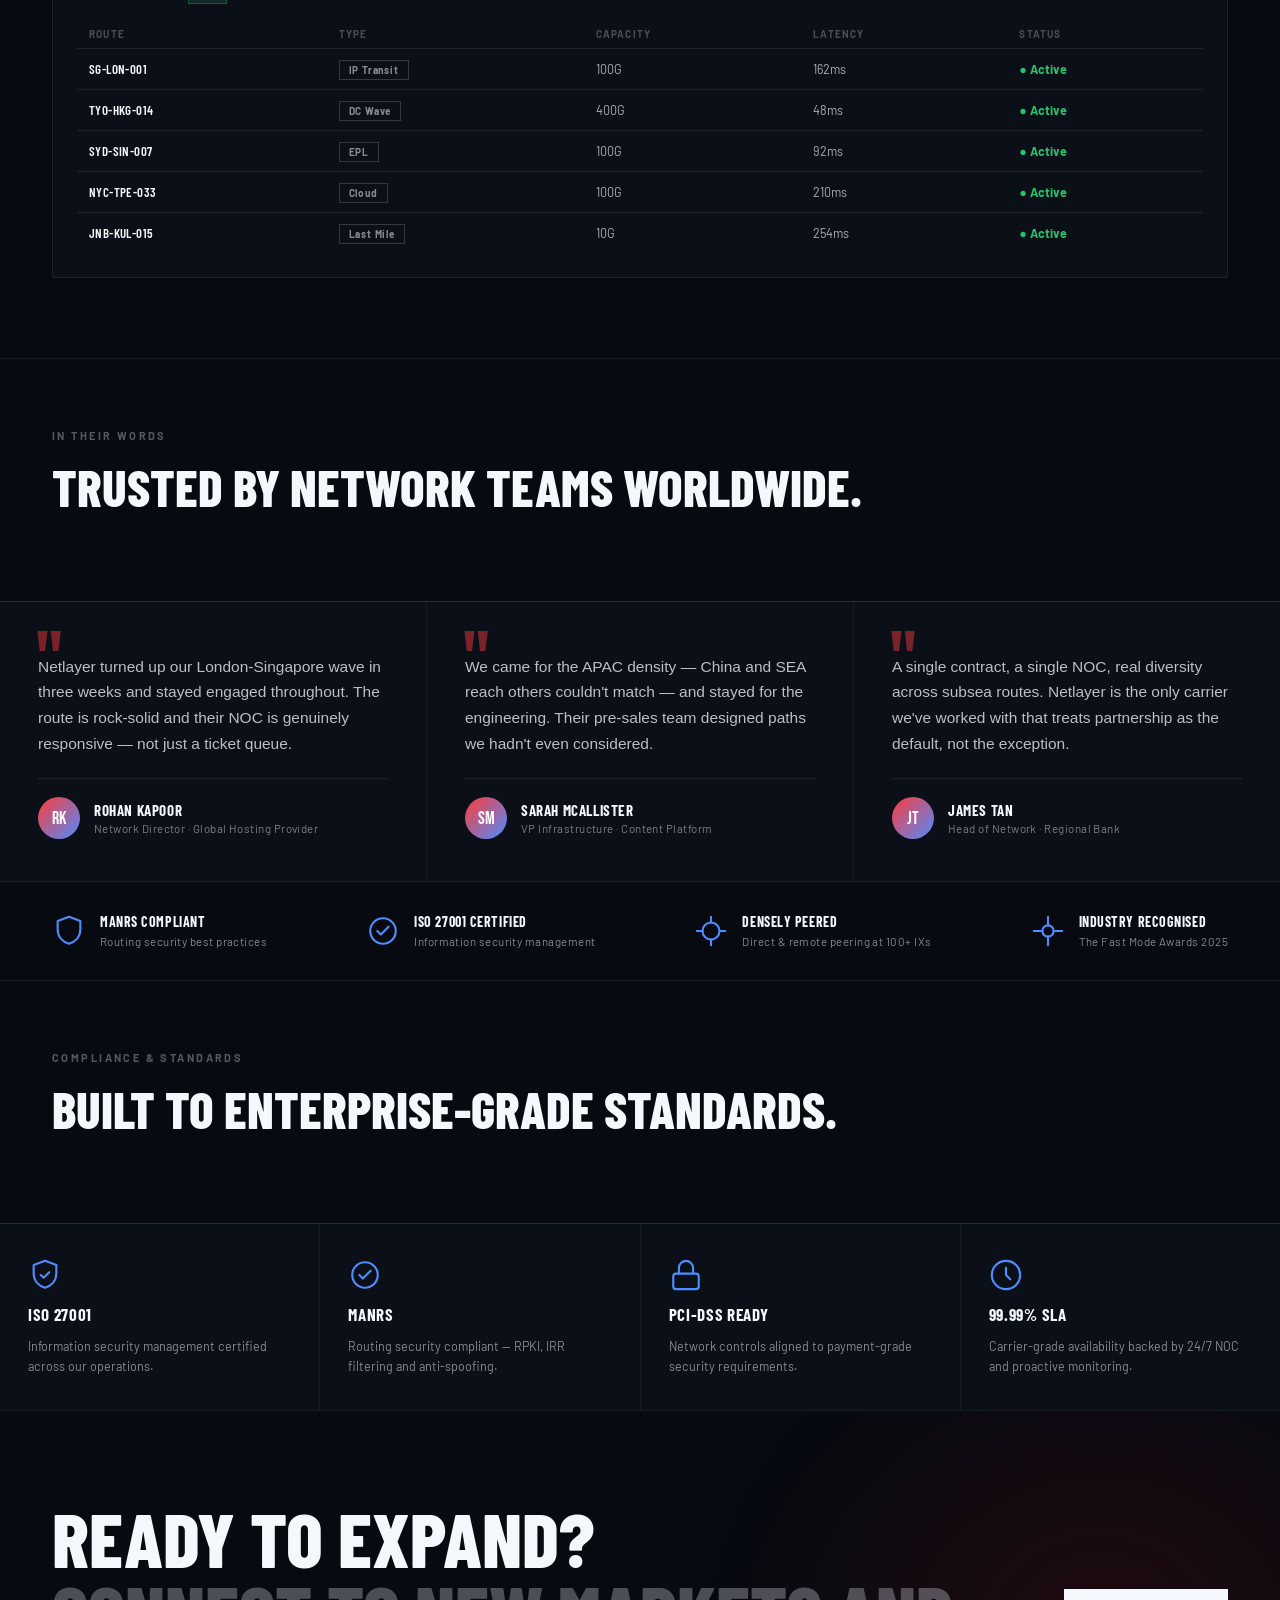
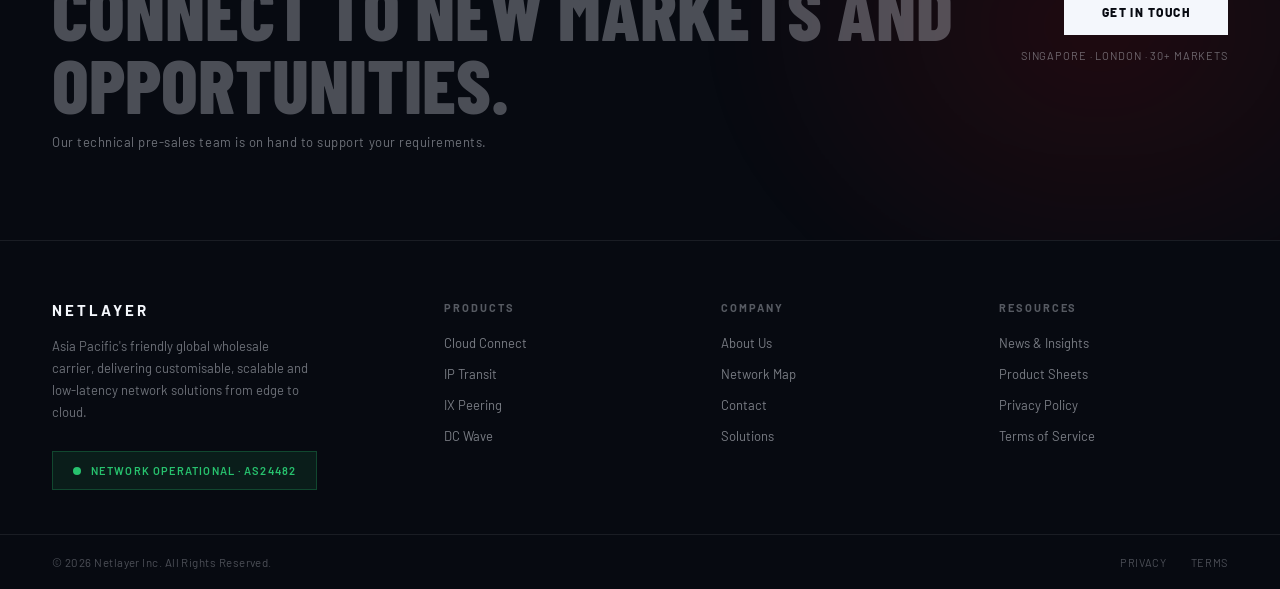
==== commit 78fd89d0: "Remove inaccurate Tier-1 claims and overstated peering metrics; replace with defensible numbers" ====
--- a/index.html
+++ b/index.html
@@ -102,8 +102,8 @@
     <div class="two-col" style="align-items:center">
       <div>
         <div class="eyebrow">The Backbone Behind Your Business</div>
-        <div class="section-heading">A Tier-1 backbone, engineered for performance.</div>
-        <p class="section-body">Netlayer operates one of APAC's most extensively peered IP networks (AS24482) — interconnecting 200+ Points of Presence across 30+ markets over diverse subsea and terrestrial fiber. From London to Singapore, New York to Sydney, our owned-and-operated infrastructure delivers deterministic latency, carrier-grade resilience, and the routing density your traffic demands.</p>
+        <div class="section-heading">A carrier-grade backbone, engineered for performance.</div>
+        <p class="section-body">Netlayer operates an extensively peered IP network (AS24482) — interconnecting 200+ Points of Presence across 30+ markets over diverse subsea and terrestrial fiber. From London to Singapore, New York to Sydney, our owned-and-operated infrastructure delivers deterministic latency, carrier-grade resilience, and the routing density your traffic demands.</p>
         <p class="section-body" style="margin-top:18px">Whether you run a hyperscaler, a content platform, a financial backbone, or a regional ISP — we engineer paths around your traffic, not around our limits.</p>
         <a class="btn-outline" href="network">Explore Our Network</a>
       </div>
@@ -158,7 +158,7 @@
       <div class="card-num">02</div>
       <div class="card-tag-row"><span class="card-tag">BGP</span><span class="card-tag">Layer 3</span><span class="card-tag">IPv4/IPv6</span></div>
       <div class="card-title">IP Transit</div>
-      <div class="card-desc">High-speed Layer 3 BGP access to the global internet. 350Gbps+ of daily traffic, 10,000+ direct peers, ranked #2 most peered globally.</div>
+      <div class="card-desc">Layer 3 BGP into our backbone with diverse route mix and full BGP community control. Available across 200+ PoPs with 100GE support in major markets.</div>
     </div>
     <div class="card" href="ix-peering" style="cursor:pointer">
       <div class="card-num">03</div>
@@ -273,7 +273,7 @@
       <div class="testi-quote">A single contract, a single NOC, real diversity across subsea routes. Netlayer is the only carrier we've worked with that treats partnership as the default, not the exception.</div>
       <div class="testi-meta">
         <div class="testi-avatar">JT</div>
-        <div><div class="testi-name">James Tan</div><div class="testi-role">Head of Network · Tier-1 Bank</div></div>
+        <div><div class="testi-name">James Tan</div><div class="testi-role">Head of Network · Regional Bank</div></div>
       </div>
     </div>
   </div>
@@ -281,7 +281,7 @@
   <div class="awards">
     <div class="award"><div class="award-ic"><svg viewBox="0 0 24 24"><path d="M12 2 4 5v6c0 5 3.4 8.6 8 10 4.6-1.4 8-5 8-10V5l-8-3Z"/></svg></div><div><div class="award-t">MANRS Compliant</div><div class="award-d">Routing security best practices</div></div></div>
     <div class="award"><div class="award-ic"><svg viewBox="0 0 24 24"><circle cx="12" cy="12" r="9"/><path d="M8 12l2.5 2.5L16 9"/></svg></div><div><div class="award-t">ISO 27001 Certified</div><div class="award-d">Information security management</div></div></div>
-    <div class="award"><div class="award-ic"><svg viewBox="0 0 24 24"><circle cx="12" cy="12" r="6"/><path d="M12 2v4M12 18v4M2 12h4M18 12h4"/></svg></div><div><div class="award-t">Tier-1 Peering</div><div class="award-d">10,000+ direct peers · #2 globally</div></div></div>
+    <div class="award"><div class="award-ic"><svg viewBox="0 0 24 24"><circle cx="12" cy="12" r="6"/><path d="M12 2v4M12 18v4M2 12h4M18 12h4"/></svg></div><div><div class="award-t">Densely Peered</div><div class="award-d">Direct &amp; remote peering at 100+ IXs</div></div></div>
     <div class="award"><div class="award-ic"><svg viewBox="0 0 24 24"><path d="M12 2v6m0 8v6M2 12h6m8 0h6"/><circle cx="12" cy="12" r="4"/></svg></div><div><div class="award-t">Industry Recognised</div><div class="award-d">The Fast Mode Awards 2025</div></div></div>
   </div>
 
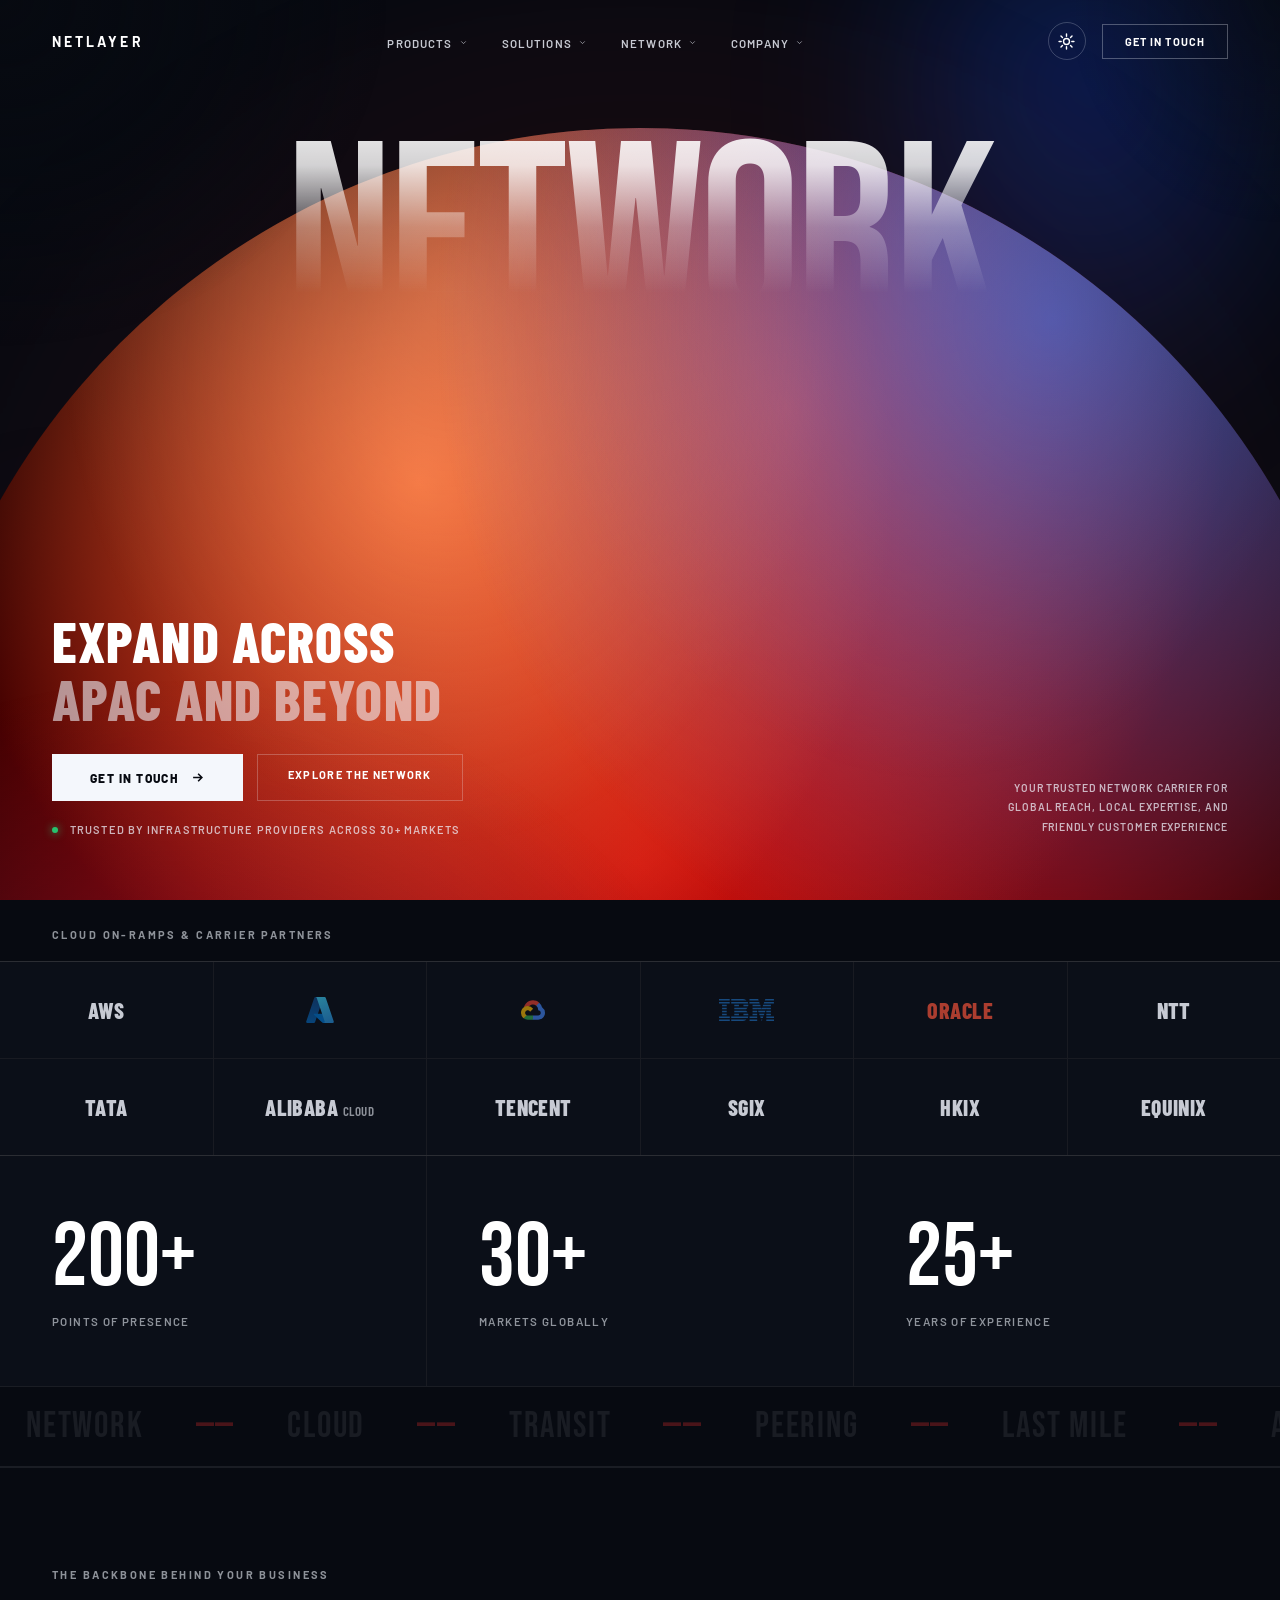
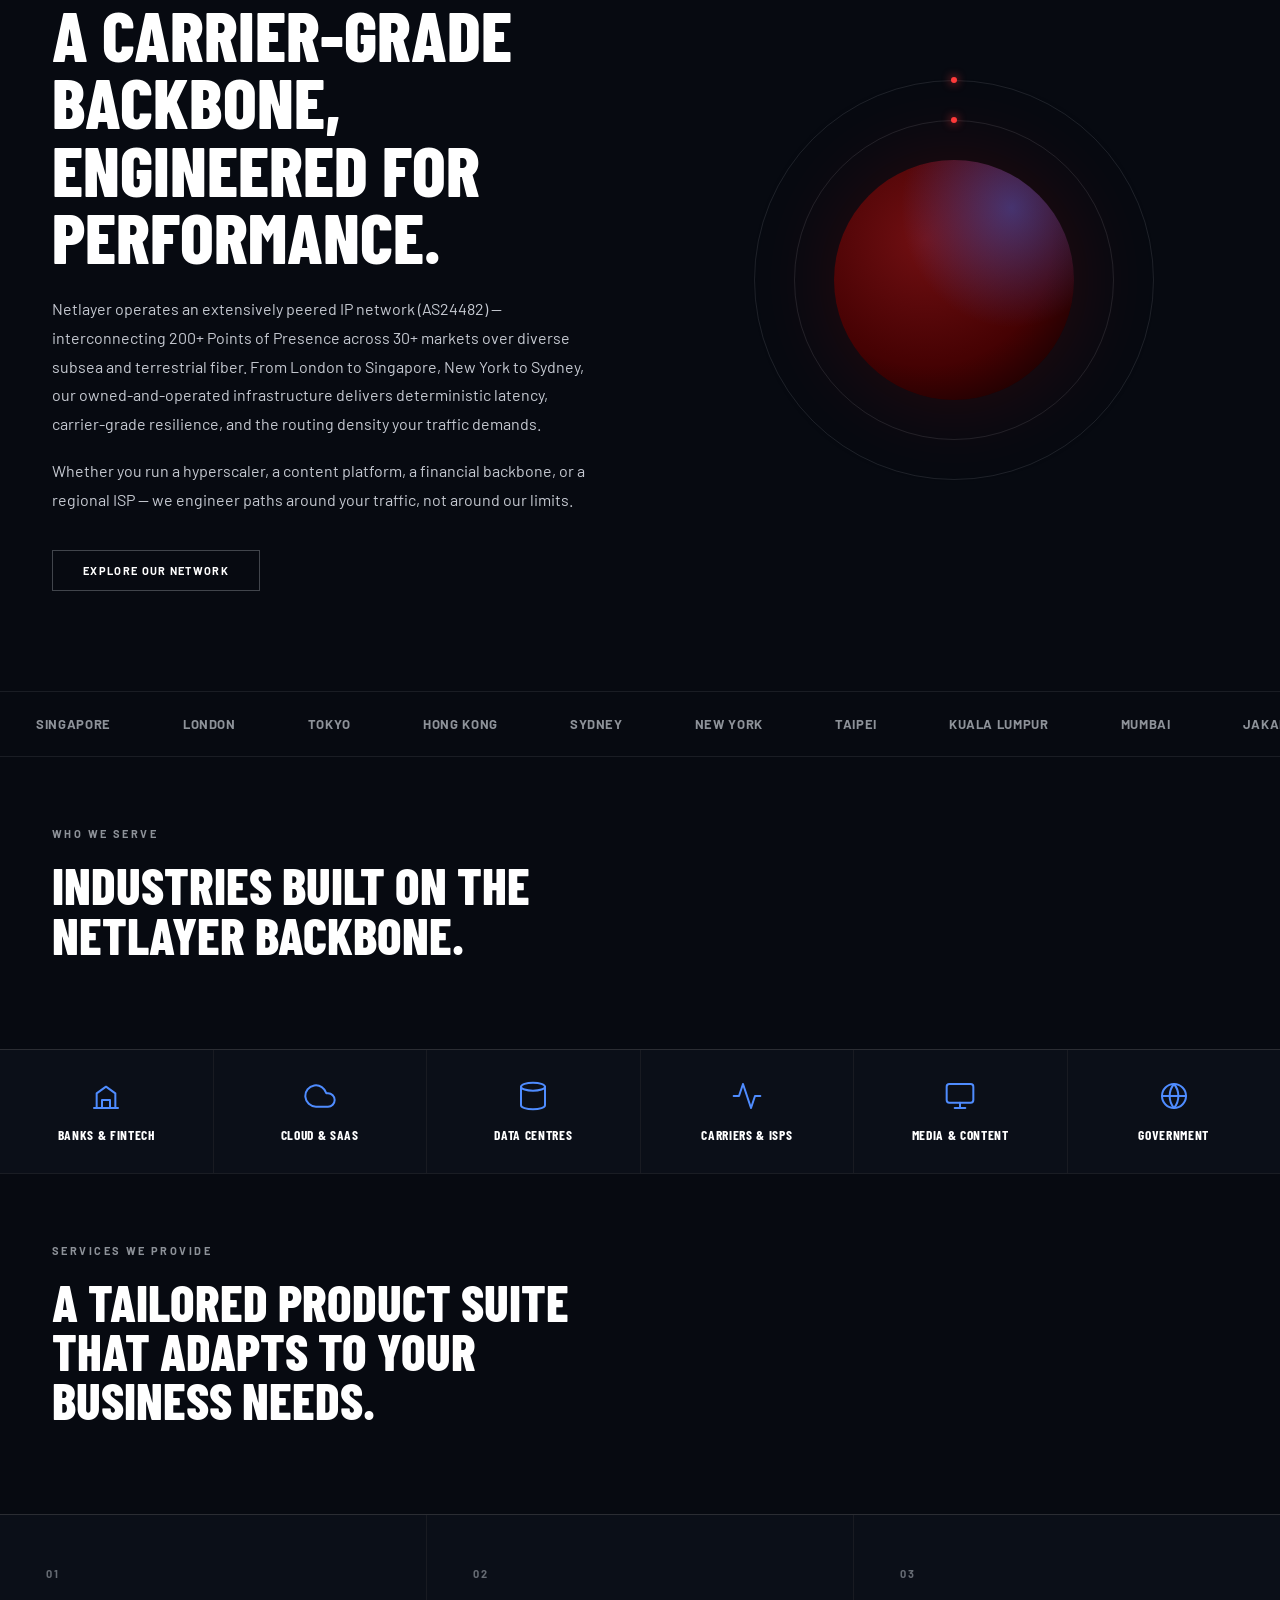
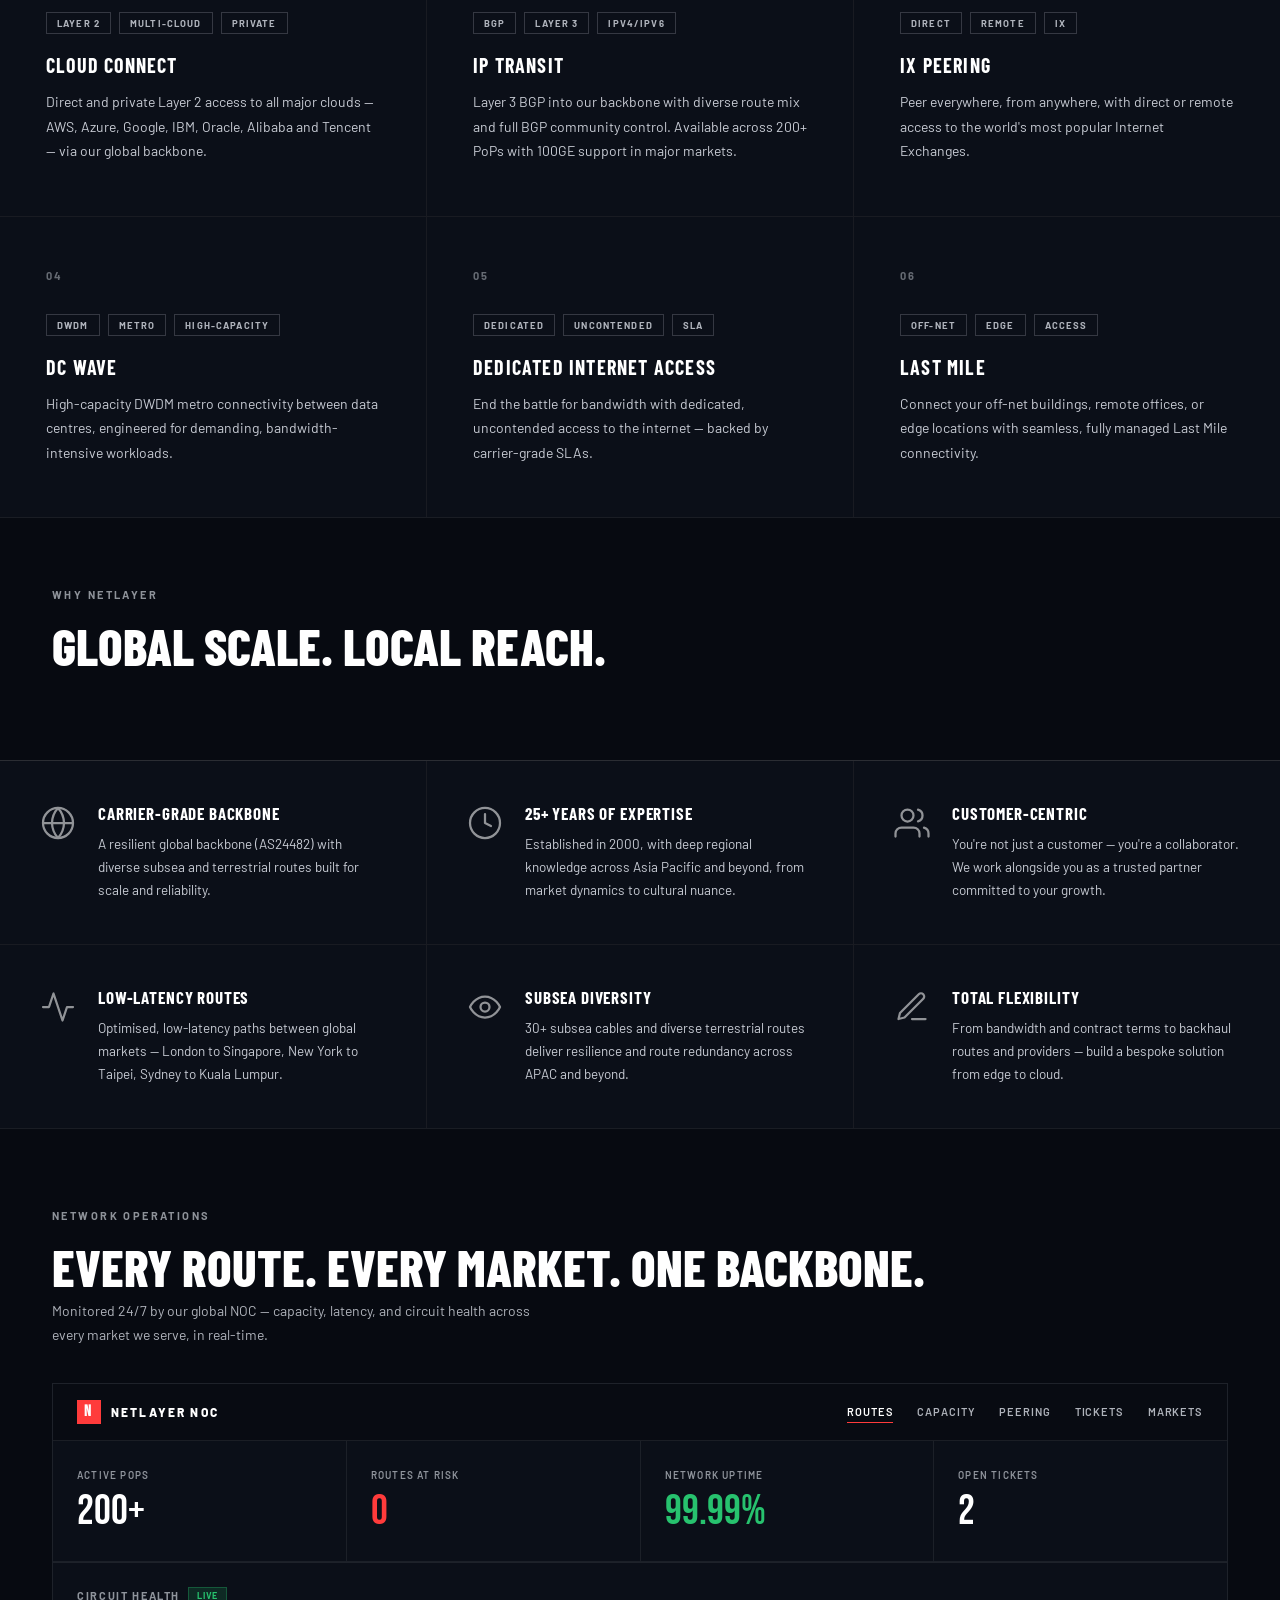
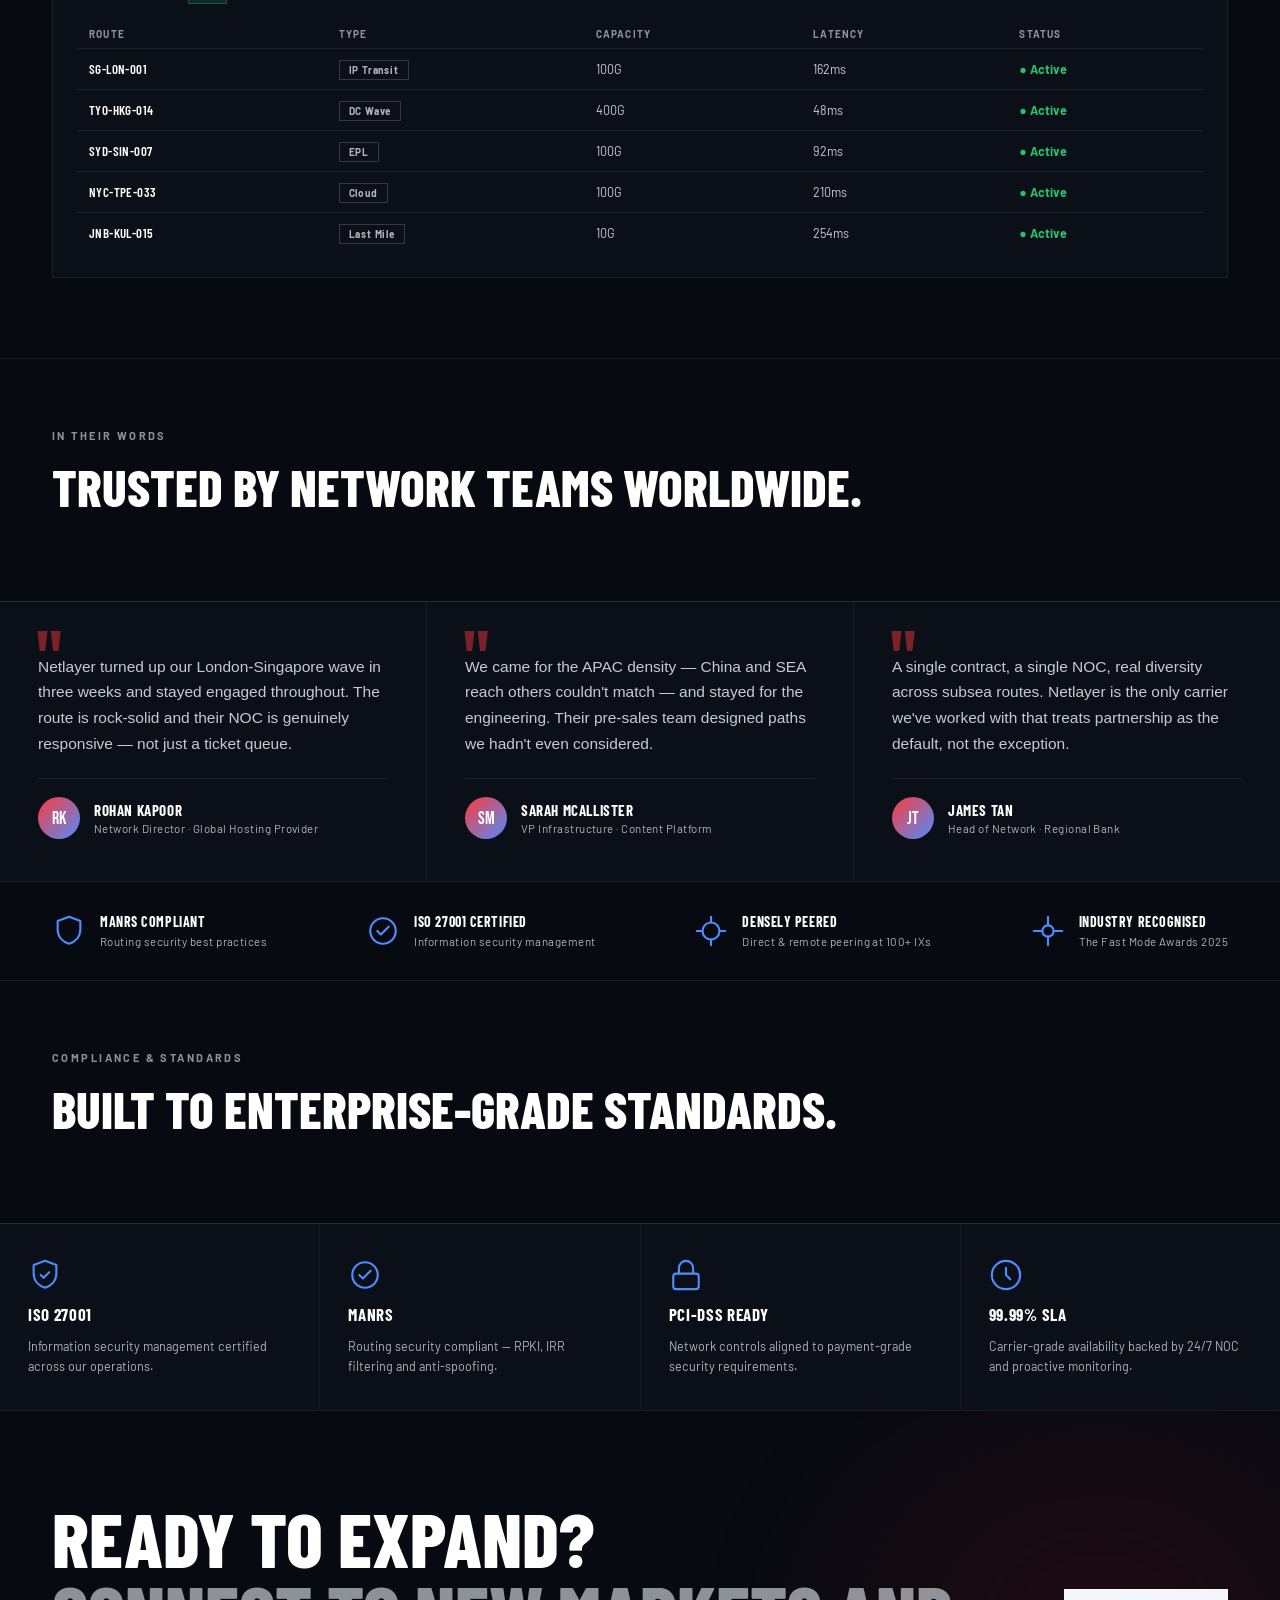
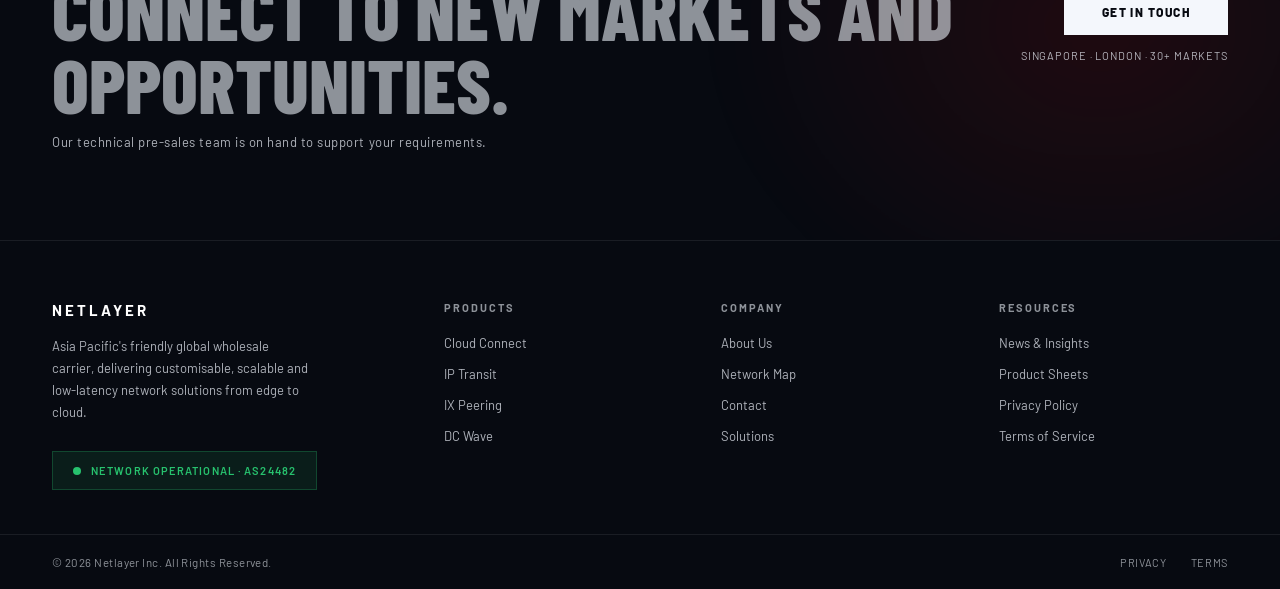
==== commit 5ab9d14c: "Boost text visibility: bump muted opacities, pure white headings, crisper rendering hints" ====
--- a/index.html
+++ b/index.html
@@ -220,7 +220,7 @@
   <div class="dashboard-wrap">
     <div class="eyebrow">Network Operations</div>
     <div class="section-heading-sm" style="margin-bottom:8px">Every route. Every market. One backbone.</div>
-    <p style="font-size:14px;color:rgba(var(--ink),.55);max-width:480px;line-height:1.7;margin-bottom:36px">Monitored 24/7 by our global NOC — capacity, latency, and circuit health across every market we serve, in real-time.</p>
+    <p style="font-size:14px;color:rgba(var(--ink),.72);max-width:480px;line-height:1.7;margin-bottom:36px">Monitored 24/7 by our global NOC — capacity, latency, and circuit health across every market we serve, in real-time.</p>
     <div class="dashboard-inner">
       <div class="dash-header">
         <div class="dash-logo"><div class="dash-n">N</div>NETLAYER NOC</div>
@@ -319,7 +319,7 @@
     </div>
     <div style="display:flex;flex-direction:column;align-items:flex-end;gap:14px;flex-shrink:0;position:relative;z-index:1">
       <a class="btn-primary" href="contact">Get in touch</a>
-      <p style="font-size:11px;color:rgba(var(--ink),.4);letter-spacing:.08em;text-transform:uppercase">Singapore · London · 30+ Markets</p>
+      <p style="font-size:11px;color:rgba(var(--ink),.72);letter-spacing:.08em;text-transform:uppercase">Singapore · London · 30+ Markets</p>
     </div>
   </div>
 
--- a/assets/css/styles.css
+++ b/assets/css/styles.css
@@ -8,8 +8,8 @@
   --hover:#10151f;       /* card hover */
   --surface:#0b0f18;     /* dashboard inner */
   --surface-2:#080b12;   /* dashboard header / kpi */
-  --ink:236,240,248;     /* primary text as rgb triplet (soft white) */
-  --heading:#f4f7fc;     /* solid heading color */
+  --ink:240,244,252;     /* primary text as rgb triplet (crisper white) */
+  --heading:#ffffff;     /* pure white headings for max contrast */
   --line:rgba(255,255,255,.08);     /* hairline borders */
   --line-2:rgba(255,255,255,.07);   /* grid gap fill */
   --field:rgba(255,255,255,.045);
@@ -39,8 +39,8 @@
   --hover:#faf8f3;
   --surface:#ffffff;
   --surface-2:#f6f4ee;
-  --ink:24,26,32;        /* rich near-black, slightly cool */
-  --heading:#12141a;
+  --ink:14,16,22;        /* deep near-black for crisp light-mode text */
+  --heading:#0b0d12;
   --line:rgba(18,20,26,.1);
   --line-2:rgba(18,20,26,.09);
   --field:rgba(18,20,26,.025);
@@ -69,7 +69,8 @@
 ═══════════════════════════════════════════ */
 *,*::before,*::after{margin:0;padding:0;box-sizing:border-box}
 html{scroll-behavior:smooth;background:var(--bg);-webkit-font-smoothing:antialiased;-moz-osx-font-smoothing:grayscale;text-rendering:optimizeLegibility}
-body{background:var(--bg);color:var(--heading);font-family:'Barlow',sans-serif;overflow-x:hidden;min-height:100vh;transition:background-color .4s ease,color .4s ease}
+body{background:var(--bg);color:var(--heading);font-family:'Barlow',sans-serif;overflow-x:hidden;min-height:100vh;transition:background-color .4s ease,color .4s ease;font-weight:400;-webkit-font-smoothing:antialiased;-moz-osx-font-smoothing:grayscale}
+p{color:rgba(var(--ink),.86)}
 a{text-decoration:none;color:inherit}
 
 /* scroll-reveal */
@@ -109,7 +110,7 @@
 .logo:hover{opacity:.8}
 .nav-links{display:flex;align-items:center;gap:34px;list-style:none}
 .nav-links>li{position:relative}
-.nav-links>li>a{color:rgba(var(--ink),.6);text-decoration:none;font-size:11.5px;font-weight:600;letter-spacing:.1em;text-transform:uppercase;transition:color .2s;cursor:pointer;display:inline-flex;align-items:center;gap:6px}
+.nav-links>li>a{color:rgba(var(--ink),.82);text-decoration:none;font-size:11.5px;font-weight:600;letter-spacing:.1em;text-transform:uppercase;transition:color .2s;cursor:pointer;display:inline-flex;align-items:center;gap:6px}
 .nav-links>li>a:hover,.nav-links>li>a.active{color:var(--heading)}
 .nav-links .caret{width:9px;height:9px;stroke:currentColor;stroke-width:2.5;fill:none;transition:transform .25s;opacity:.7}
 .has-dropdown:hover .caret{transform:rotate(180deg)}
@@ -129,7 +130,7 @@
 .dropdown a:hover{background:rgba(var(--ink),.05);border-left-color:var(--accent)}
 .dd-title{font-family:'Barlow Condensed',sans-serif;font-size:14px;font-weight:700;letter-spacing:.05em;text-transform:uppercase;color:rgba(var(--ink),.88)}
 .dropdown a:hover .dd-title{color:var(--heading)}
-.dd-desc{font-size:11px;color:rgba(var(--ink),.4);letter-spacing:.02em}
+.dd-desc{font-size:11px;color:rgba(var(--ink),.72);letter-spacing:.02em}
 .dd-all{margin-top:6px;border-top:1px solid var(--line);padding-top:10px}
 .dd-all .dd-title{color:var(--accent)}
 
@@ -228,12 +229,12 @@
 }
 @keyframes bottomReveal{from{opacity:0;transform:translateY(22px)}to{opacity:1;transform:translateY(0)}}
 .hero-tagline h2{font-family:'Barlow Condensed',sans-serif;font-weight:800;font-size:clamp(30px,4.5vw,56px);text-transform:uppercase;line-height:1.04;letter-spacing:.02em;color:var(--heading)}
-.hero-tagline h2 .dim{color:rgba(var(--ink),.32);display:block}
-.hero-desc{max-width:255px;text-align:right;font-size:10.5px;font-weight:600;letter-spacing:.09em;text-transform:uppercase;color:rgba(var(--ink),.5);line-height:1.85}
+.hero-tagline h2 .dim{color:rgba(var(--ink),.58);display:block}
+.hero-desc{max-width:255px;text-align:right;font-size:10.5px;font-weight:600;letter-spacing:.09em;text-transform:uppercase;color:rgba(var(--ink),.72);line-height:1.85}
 
 /* hero CTA + trust line */
 .hero-cta{display:flex;gap:14px;flex-wrap:wrap;margin-top:26px}
-.hero-trust{margin-top:22px;display:flex;align-items:center;gap:12px;font-size:11px;font-weight:600;letter-spacing:.1em;text-transform:uppercase;color:rgba(var(--ink),.45)}
+.hero-trust{margin-top:22px;display:flex;align-items:center;gap:12px;font-size:11px;font-weight:600;letter-spacing:.1em;text-transform:uppercase;color:rgba(var(--ink),.72)}
 .hero-trust .ht-dot{width:6px;height:6px;border-radius:50%;background:var(--green);box-shadow:0 0 8px var(--green)}
 .hero-tagline{max-width:560px}
 .hero-tagline .hero-cta .btn-primary,.hero-tagline .hero-cta .btn-outline{margin-top:0}
@@ -242,7 +243,7 @@
    PARTNERS
 ═══════════════════════════════════════════ */
 .partners{display:flex;align-items:center;justify-content:space-between;padding:26px 52px;border-top:1px solid var(--line);background:var(--bg)}
-.partner{font-size:13px;font-weight:600;color:rgba(var(--ink),.5);display:flex;align-items:center;gap:7px;transition:color .2s;cursor:pointer;white-space:nowrap;text-decoration:none;letter-spacing:.03em}
+.partner{font-size:13px;font-weight:600;color:rgba(var(--ink),.72);display:flex;align-items:center;gap:7px;transition:color .2s;cursor:pointer;white-space:nowrap;text-decoration:none;letter-spacing:.03em}
 .partner:hover{color:rgba(var(--ink),.88)}
 .partner.revolut{font-style:italic;font-size:14px}
 .partner.bybit{font-weight:900;font-size:15.5px;letter-spacing:-.03em}
@@ -254,10 +255,10 @@
 ═══════════════════════════════════════════ */
 .section{padding:100px 52px;border-top:1px solid var(--line);background:var(--bg)}
 .section-sm{padding:70px 52px;border-top:1px solid var(--line);background:var(--bg)}
-.eyebrow{font-size:11px;font-weight:700;letter-spacing:.22em;text-transform:uppercase;color:rgba(var(--ink),.34);margin-bottom:20px}
+.eyebrow{font-size:11px;font-weight:700;letter-spacing:.22em;text-transform:uppercase;color:rgba(var(--ink),.58);margin-bottom:20px}
 .section-heading{font-family:'Barlow Condensed',sans-serif;font-weight:800;font-size:clamp(36px,5.5vw,72px);text-transform:uppercase;line-height:.96;color:var(--heading);margin-bottom:24px}
 .section-heading-sm{font-family:'Barlow Condensed',sans-serif;font-weight:800;font-size:clamp(28px,4vw,52px);text-transform:uppercase;line-height:.96;color:var(--heading);margin-bottom:20px}
-.section-body{font-size:16px;color:rgba(var(--ink),.62);line-height:1.8;max-width:560px}
+.section-body{font-size:16px;color:rgba(var(--ink),.82);line-height:1.8;max-width:560px}
 .btn-outline{display:inline-block;margin-top:36px;padding:13px 30px;border:1px solid rgba(var(--ink),.25);font-family:'Barlow',sans-serif;font-size:11px;font-weight:700;letter-spacing:.12em;text-transform:uppercase;color:var(--heading);background:none;cursor:pointer;transition:border-color .2s,background .2s;text-decoration:none}
 .btn-outline:hover{border-color:var(--heading);background:rgba(var(--ink),.05)}
 .btn-primary{display:inline-block;padding:16px 38px;background:var(--btn-bg);color:var(--btn-fg);border:none;font-family:'Barlow',sans-serif;font-size:12px;font-weight:800;letter-spacing:.12em;text-transform:uppercase;cursor:pointer;transition:background .2s,color .2s,transform .15s;text-decoration:none}
@@ -271,7 +272,7 @@
 .stats-grid{display:grid;grid-template-columns:repeat(3,1fr);background:var(--line-2);gap:1px;border-top:1px solid var(--line)}
 .stat-cell{background:var(--cell);padding:58px 52px}
 .stat-num{font-family:'Bebas Neue',sans-serif;font-size:clamp(52px,7vw,92px);line-height:1;color:var(--heading);margin-bottom:10px}
-.stat-label{font-size:11.5px;font-weight:600;letter-spacing:.12em;text-transform:uppercase;color:rgba(var(--ink),.32)}
+.stat-label{font-size:11.5px;font-weight:600;letter-spacing:.12em;text-transform:uppercase;color:rgba(var(--ink),.58)}
 
 /* ═══════════════════════════════════════════
    MARQUEE
@@ -291,13 +292,13 @@
 .card:hover{background:var(--hover)}
 .card::before{content:'';position:absolute;top:0;left:0;right:0;height:2px;background:linear-gradient(90deg,var(--accent),transparent);opacity:0;transition:opacity .3s}
 .card:hover::before{opacity:1}
-.card-num{font-size:11px;font-weight:700;letter-spacing:.2em;color:rgba(var(--ink),.2);margin-bottom:32px}
+.card-num{font-size:11px;font-weight:700;letter-spacing:.2em;color:rgba(var(--ink),.40);margin-bottom:32px}
 .card-icon{width:32px;height:32px;margin-bottom:24px;opacity:.6;color:var(--heading)}
 .card-icon svg{width:100%;height:100%;fill:none;stroke:currentColor;stroke-width:1.5;stroke-linecap:round;stroke-linejoin:round}
 .card-tag-row{display:flex;gap:8px;flex-wrap:wrap;margin-bottom:20px}
-.card-tag{font-size:9.5px;font-weight:700;letter-spacing:.12em;text-transform:uppercase;padding:4px 10px;border:1px solid rgba(var(--ink),.18);color:rgba(var(--ink),.55)}
+.card-tag{font-size:9.5px;font-weight:700;letter-spacing:.12em;text-transform:uppercase;padding:4px 10px;border:1px solid rgba(var(--ink),.18);color:rgba(var(--ink),.72)}
 .card-title{font-family:'Barlow Condensed',sans-serif;font-weight:700;font-size:20px;text-transform:uppercase;letter-spacing:.06em;color:var(--heading);margin-bottom:13px;line-height:1.15}
-.card-desc{font-size:14px;color:rgba(var(--ink),.6);line-height:1.75}
+.card-desc{font-size:14px;color:rgba(var(--ink),.82);line-height:1.75}
 
 /* ═══════════════════════════════════════════
    STATUS BANNER
@@ -316,24 +317,24 @@
 .dash-logo{font-size:12px;font-weight:800;letter-spacing:.18em;text-transform:uppercase;display:flex;align-items:center;gap:10px;color:var(--heading)}
 .dash-n{width:24px;height:24px;background:var(--accent);color:#fff;display:flex;align-items:center;justify-content:center;font-family:'Bebas Neue',sans-serif;font-size:16px}
 .dash-nav{display:flex;gap:24px}
-.dash-nav span{font-size:11px;font-weight:600;letter-spacing:.08em;text-transform:uppercase;color:rgba(var(--ink),.4);cursor:pointer;padding:4px 0}
+.dash-nav span{font-size:11px;font-weight:600;letter-spacing:.08em;text-transform:uppercase;color:rgba(var(--ink),.72);cursor:pointer;padding:4px 0}
 .dash-nav span.active{color:var(--heading);border-bottom:1px solid var(--accent)}
 .dash-body{display:grid;grid-template-columns:1fr 1fr 1fr 1fr;gap:1px;background:var(--line-2);padding:0}
 .dash-kpi{background:var(--surface);padding:28px 24px}
-.dash-kpi-label{font-size:10px;font-weight:600;letter-spacing:.12em;text-transform:uppercase;color:rgba(var(--ink),.35);margin-bottom:10px}
+.dash-kpi-label{font-size:10px;font-weight:600;letter-spacing:.12em;text-transform:uppercase;color:rgba(var(--ink),.58);margin-bottom:10px}
 .dash-kpi-val{font-family:'Bebas Neue',sans-serif;font-size:42px;color:var(--heading);line-height:1}
 .dash-kpi-val.green{color:var(--green)}
 .dash-kpi-val.red{color:var(--accent)}
 .dash-table-wrap{background:var(--surface);padding:24px;grid-column:1/-1;border-top:1px solid var(--line)}
-.dash-table-title{font-size:11px;font-weight:700;letter-spacing:.15em;text-transform:uppercase;color:rgba(var(--ink),.35);margin-bottom:16px;display:flex;align-items:center;gap:8px}
+.dash-table-title{font-size:11px;font-weight:700;letter-spacing:.15em;text-transform:uppercase;color:rgba(var(--ink),.58);margin-bottom:16px;display:flex;align-items:center;gap:8px}
 .live-pill{font-size:9px;padding:2px 8px;background:rgba(var(--green-rgb),.15);border:1px solid rgba(var(--green-rgb),.3);color:var(--green);letter-spacing:.08em}
 table{width:100%;border-collapse:collapse}
-th{font-size:10px;font-weight:700;letter-spacing:.12em;text-transform:uppercase;color:rgba(var(--ink),.28);padding:8px 12px;text-align:left;border-bottom:1px solid var(--line)}
-td{font-size:12.5px;color:rgba(var(--ink),.7);padding:12px 12px;border-bottom:1px solid var(--line)}
+th{font-size:10px;font-weight:700;letter-spacing:.12em;text-transform:uppercase;color:rgba(var(--ink),.58);padding:8px 12px;text-align:left;border-bottom:1px solid var(--line)}
+td{font-size:12.5px;color:rgba(var(--ink),.82);padding:12px 12px;border-bottom:1px solid var(--line)}
 tr:last-child td{border-bottom:none}
 td.mono{font-family:'Barlow Condensed',sans-serif;font-weight:600;font-size:13px;letter-spacing:.03em;color:var(--heading)}
 td.green-val{color:var(--green);font-weight:700}
-.type-badge{font-size:10px;font-weight:700;letter-spacing:.08em;padding:3px 9px;border:1px solid rgba(var(--ink),.18);color:rgba(var(--ink),.55)}
+.type-badge{font-size:10px;font-weight:700;letter-spacing:.08em;padding:3px 9px;border:1px solid rgba(var(--ink),.18);color:rgba(var(--ink),.72)}
 
 /* ═══════════════════════════════════════════
    TWO-COL
@@ -358,8 +359,8 @@
 ═══════════════════════════════════════════ */
 .logo-marquee-wrap{overflow:hidden;padding:24px 0;border-top:1px solid var(--line);background:var(--bg)}
 .logo-marquee-track{display:flex;animation:marquee 30s linear infinite;white-space:nowrap}
-.logo-item{font-size:13px;font-weight:700;color:rgba(var(--ink),.3);padding:0 36px;flex-shrink:0;letter-spacing:.05em;text-transform:uppercase;transition:color .2s}
-.logo-item:hover{color:rgba(var(--ink),.6)}
+.logo-item{font-size:13px;font-weight:700;color:rgba(var(--ink),.58);padding:0 36px;flex-shrink:0;letter-spacing:.05em;text-transform:uppercase;transition:color .2s}
+.logo-item:hover{color:rgba(var(--ink),.82)}
 
 /* ═══════════════════════════════════════════
    ADVANTAGE LIST
@@ -370,7 +371,7 @@
 .adv-icon{width:36px;height:36px;flex-shrink:0;margin-top:2px;opacity:.55;color:var(--heading)}
 .adv-icon svg{width:100%;height:100%;fill:none;stroke:currentColor;stroke-width:1.5;stroke-linecap:round;stroke-linejoin:round}
 .adv-title{font-family:'Barlow Condensed',sans-serif;font-weight:700;font-size:17px;text-transform:uppercase;letter-spacing:.05em;color:var(--heading);margin-bottom:10px}
-.adv-desc{font-size:13.5px;color:rgba(var(--ink),.6);line-height:1.7}
+.adv-desc{font-size:13.5px;color:rgba(var(--ink),.82);line-height:1.7}
 
 /* ═══════════════════════════════════════════
    PRODUCT HIGHLIGHT STRIP
@@ -379,11 +380,11 @@
 .ph-cell{background:var(--cell);padding:48px 40px}
 .ph-title{font-family:'Barlow Condensed',sans-serif;font-weight:800;font-size:clamp(24px,3vw,32px);text-transform:uppercase;line-height:1;color:var(--heading);margin-bottom:12px}
 .ph-title .accent{color:var(--accent)}
-.ph-desc{font-size:13.5px;color:rgba(var(--ink),.45);line-height:1.7}
+.ph-desc{font-size:13.5px;color:rgba(var(--ink),.72);line-height:1.7}
 
 /* bullet benefit list */
 .benefit-list{list-style:none;display:flex;flex-direction:column;gap:14px}
-.benefit-list li{display:flex;gap:14px;align-items:flex-start;font-size:14.5px;color:rgba(var(--ink),.68);line-height:1.6}
+.benefit-list li{display:flex;gap:14px;align-items:flex-start;font-size:14.5px;color:rgba(var(--ink),.82);line-height:1.6}
 .benefit-list li::before{content:'';width:7px;height:7px;background:var(--accent);flex-shrink:0;margin-top:7px;transform:rotate(45deg)}
 
 /* ═══════════════════════════════════════════
@@ -394,29 +395,29 @@
 .map-search{display:flex;align-items:center;gap:10px;background:var(--field);border:1px solid var(--field-border);padding:11px 14px}
 .map-search svg{width:16px;height:16px;fill:none;stroke:rgba(var(--ink),.45);stroke-width:2;stroke-linecap:round;flex-shrink:0}
 .map-search input{background:none;border:none;outline:none;color:var(--heading);font-family:'Barlow',sans-serif;font-size:13.5px;width:100%}
-.map-search input::placeholder{color:rgba(var(--ink),.4)}
+.map-search input::placeholder{color:rgba(var(--ink),.72)}
 .filter-group{display:flex;flex-direction:column;gap:11px}
-.filter-head{font-size:11px;font-weight:700;letter-spacing:.18em;text-transform:uppercase;color:rgba(var(--ink),.4);padding-bottom:12px;border-bottom:1px solid var(--line)}
-.filter-row{display:flex;align-items:center;gap:11px;cursor:pointer;font-size:13.5px;color:rgba(var(--ink),.7);transition:color .2s}
+.filter-head{font-size:11px;font-weight:700;letter-spacing:.18em;text-transform:uppercase;color:rgba(var(--ink),.72);padding-bottom:12px;border-bottom:1px solid var(--line)}
+.filter-row{display:flex;align-items:center;gap:11px;cursor:pointer;font-size:13.5px;color:rgba(var(--ink),.82);transition:color .2s}
 .filter-row:hover{color:var(--heading)}
 .filter-row input{appearance:none;-webkit-appearance:none;width:16px;height:16px;border:1.5px solid rgba(var(--ink),.3);background:none;cursor:pointer;position:relative;flex-shrink:0;transition:background .15s,border-color .15s}
 .filter-row input:checked{background:var(--accent-2);border-color:var(--accent-2)}
 .filter-row input:checked::after{content:'';position:absolute;left:4px;top:1px;width:5px;height:9px;border:solid #fff;border-width:0 2px 2px 0;transform:rotate(45deg)}
-.legend-row{display:flex;align-items:center;gap:11px;font-size:12.5px;color:rgba(var(--ink),.6)}
+.legend-row{display:flex;align-items:center;gap:11px;font-size:12.5px;color:rgba(var(--ink),.82)}
 .lg-dot{width:11px;height:11px;border-radius:50%;flex-shrink:0}
 .lg-dot.hub{background:var(--accent);box-shadow:0 0 8px var(--accent)}
 .lg-dot.edge{background:var(--accent-2);box-shadow:0 0 8px var(--accent-2)}
 .lg-line{width:20px;height:2px;background:var(--accent-2);flex-shrink:0}
-.sidebar-foot{margin-top:auto;font-family:'Barlow Condensed',sans-serif;font-weight:700;text-transform:uppercase;letter-spacing:.06em;color:rgba(var(--ink),.38);font-size:12px;padding-top:18px;border-top:1px solid var(--line)}
+.sidebar-foot{margin-top:auto;font-family:'Barlow Condensed',sans-serif;font-weight:700;text-transform:uppercase;letter-spacing:.06em;color:rgba(var(--ink),.58);font-size:12px;padding-top:18px;border-top:1px solid var(--line)}
 
 .map-canvas{height:620px;width:100%;background:#070a11}
 /* Leaflet overrides for dark/brand styling */
 .map-canvas .leaflet-container{background:#070a11;font-family:'Barlow',sans-serif}
-.map-canvas .leaflet-control-zoom a{background:#0b0f18;color:#f4f7fc;border-color:rgba(255,255,255,.12)}
+.map-canvas .leaflet-control-zoom a{background:#0b0f18;color:#f4f7fc;border-color:rgba(255,255,255,.40)}
 .map-canvas .leaflet-control-zoom a:hover{background:#10151f}
-.map-canvas .leaflet-bar{border-color:rgba(255,255,255,.12);box-shadow:0 2px 10px rgba(0,0,0,.5)}
-.map-canvas .leaflet-control-attribution{background:rgba(0,0,0,.55);color:rgba(255,255,255,.6);font-size:10px}
-.map-canvas .leaflet-control-attribution a{color:rgba(255,255,255,.8)}
+.map-canvas .leaflet-bar{border-color:rgba(255,255,255,.40);box-shadow:0 2px 10px rgba(0,0,0,.5)}
+.map-canvas .leaflet-control-attribution{background:rgba(0,0,0,.55);color:rgba(255,255,255,.82);font-size:10px}
+.map-canvas .leaflet-control-attribution a{color:rgba(255,255,255,.82)}
 .pop-marker{border-radius:50%;background:var(--accent-2);box-shadow:0 0 0 0 rgba(79,140,255,.5);animation:markerPulse 2.8s ease-out infinite}
 .pop-marker.hub{background:var(--accent);animation:markerPulseHub 2.8s ease-out infinite}
 @keyframes markerPulse{0%{box-shadow:0 0 0 0 rgba(79,140,255,.5)}70%{box-shadow:0 0 0 12px rgba(79,140,255,0)}100%{box-shadow:0 0 0 0 rgba(79,140,255,0)}}
@@ -436,14 +437,14 @@
 .region-cell:hover{background:var(--hover)}
 .region-cell .rnum{font-family:'Bebas Neue',sans-serif;font-size:46px;line-height:1;color:var(--accent-2);margin-bottom:10px}
 .region-cell .rname{font-family:'Barlow Condensed',sans-serif;font-weight:700;font-size:17px;text-transform:uppercase;letter-spacing:.05em;color:var(--heading);margin-bottom:6px}
-.region-cell .rdesc{font-size:13px;color:rgba(var(--ink),.55);line-height:1.6}
+.region-cell .rdesc{font-size:13px;color:rgba(var(--ink),.72);line-height:1.6}
 
 /* ═══════════════════════════════════════════
    THEME-AWARE UTILITY PANELS (replaces inline colors)
 ═══════════════════════════════════════════ */
 .kv-list{display:flex;flex-direction:column;gap:1px;background:var(--line-2)}
 .kv-row{background:var(--cell);padding:26px 32px;display:flex;justify-content:space-between;align-items:center}
-.kv-row .k{font-size:13.5px;color:rgba(var(--ink),.62)}
+.kv-row .k{font-size:13.5px;color:rgba(var(--ink),.82)}
 .kv-row .v{font-family:'Bebas Neue',sans-serif;font-size:28px;line-height:1;color:var(--heading)}
 .kv-row .v.green{color:var(--green)}
 .kv-row .v.blue{color:var(--accent-2)}
@@ -451,21 +452,21 @@
 
 .info-panel{padding:36px;background:var(--cell);border:1px solid var(--line);box-shadow:var(--card-shadow)}
 .info-panel.sm{padding:32px}
-.panel-eyebrow{font-size:11px;font-weight:700;letter-spacing:.18em;text-transform:uppercase;color:rgba(var(--ink),.35);margin-bottom:20px}
+.panel-eyebrow{font-size:11px;font-weight:700;letter-spacing:.18em;text-transform:uppercase;color:rgba(var(--ink),.58);margin-bottom:20px}
 .panel-eyebrow.tight{margin-bottom:16px}
-.panel-text{font-size:13.5px;color:rgba(var(--ink),.55);line-height:1.65}
+.panel-text{font-size:13.5px;color:rgba(var(--ink),.72);line-height:1.65}
 
 .outcome-list{display:flex;flex-direction:column;gap:20px}
 .outcome{padding-bottom:20px;border-bottom:1px solid var(--line)}
 .outcome:last-child{padding-bottom:0;border-bottom:none}
 .outcome .v{font-family:'Bebas Neue',sans-serif;font-size:52px;color:var(--heading);line-height:1}
 .outcome .v.green{color:var(--green)}
-.outcome .l{font-size:12px;color:rgba(var(--ink),.4);letter-spacing:.1em;text-transform:uppercase;margin-top:6px}
+.outcome .l{font-size:12px;color:rgba(var(--ink),.72);letter-spacing:.1em;text-transform:uppercase;margin-top:6px}
 
 .step-row{display:flex;gap:16px;align-items:flex-start}
 .step-n{width:28px;height:28px;border:1px solid rgba(var(--ink),.2);display:flex;align-items:center;justify-content:center;font-size:11px;font-weight:700;flex-shrink:0;color:var(--heading)}
 .step-h{font-size:14px;font-weight:600;color:var(--heading);margin-bottom:4px}
-.step-d{font-size:13px;color:rgba(var(--ink),.55);line-height:1.65}
+.step-d{font-size:13px;color:rgba(var(--ink),.72);line-height:1.65}
 .steps-wrap{display:flex;flex-direction:column;gap:18px}
 
 /* ═══════════════════════════════════════════
@@ -477,7 +478,7 @@
 .trust-cell .tb-ic{width:34px;height:34px;color:var(--accent-2)}
 .trust-cell .tb-ic svg{width:100%;height:100%;fill:none;stroke:currentColor;stroke-width:1.5;stroke-linecap:round;stroke-linejoin:round}
 .trust-cell .tb-name{font-family:'Barlow Condensed',sans-serif;font-weight:700;font-size:17px;text-transform:uppercase;letter-spacing:.04em;color:var(--heading)}
-.trust-cell .tb-desc{font-size:12.5px;color:rgba(var(--ink),.55);line-height:1.6}
+.trust-cell .tb-desc{font-size:12.5px;color:rgba(var(--ink),.72);line-height:1.6}
 
 /* ═══════════════════════════════════════════
    NEWS / RESOURCES
@@ -489,9 +490,9 @@
 .news-thumb::after{content:'';position:absolute;inset:0;background:radial-gradient(circle at 70% 20%,rgba(var(--accent-2-rgb),.35),transparent 60%)}
 .news-thumb .nt-tag{position:absolute;left:18px;bottom:16px;z-index:1;font-size:9.5px;font-weight:700;letter-spacing:.14em;text-transform:uppercase;padding:5px 11px;background:var(--bg);color:var(--accent-2);border:1px solid var(--line)}
 .news-body{padding:26px 28px;display:flex;flex-direction:column;gap:12px;flex:1}
-.news-date{font-size:11px;font-weight:600;letter-spacing:.1em;text-transform:uppercase;color:rgba(var(--ink),.4)}
+.news-date{font-size:11px;font-weight:600;letter-spacing:.1em;text-transform:uppercase;color:rgba(var(--ink),.72)}
 .news-title{font-family:'Barlow Condensed',sans-serif;font-weight:700;font-size:21px;line-height:1.15;text-transform:uppercase;letter-spacing:.02em;color:var(--heading)}
-.news-excerpt{font-size:13.5px;color:rgba(var(--ink),.58);line-height:1.65}
+.news-excerpt{font-size:13.5px;color:rgba(var(--ink),.72);line-height:1.65}
 .news-more{margin-top:auto;font-size:11px;font-weight:700;letter-spacing:.1em;text-transform:uppercase;color:var(--accent-2);display:inline-flex;align-items:center;gap:7px}
 
 /* ═══════════════════════════════════════════
@@ -500,9 +501,9 @@
 .logo-wall{display:grid;grid-template-columns:repeat(6,1fr);gap:1px;background:var(--line-2);border-top:1px solid var(--line)}
 .logo-tile{background:var(--cell);padding:30px 20px;display:flex;align-items:center;justify-content:center;min-height:96px;transition:background .3s}
 .logo-tile:hover{background:var(--hover)}
-.logo-tile svg{height:26px;width:auto;max-width:120px;opacity:.6;transition:opacity .3s;fill:rgba(var(--ink),.7)}
+.logo-tile svg{height:26px;width:auto;max-width:120px;opacity:.6;transition:opacity .3s;fill:rgba(var(--ink),.82)}
 .logo-tile:hover svg{opacity:1}
-.logo-tile .wordmark{font-family:'Barlow Condensed',sans-serif;font-weight:800;font-size:22px;letter-spacing:.02em;text-transform:uppercase;color:rgba(var(--ink),.6);transition:color .3s;white-space:nowrap}
+.logo-tile .wordmark{font-family:'Barlow Condensed',sans-serif;font-weight:800;font-size:22px;letter-spacing:.02em;text-transform:uppercase;color:rgba(var(--ink),.82);transition:color .3s;white-space:nowrap}
 .logo-tile:hover .wordmark{color:rgba(var(--ink),.95)}
 .logo-tile .wordmark small{font-size:13px;font-weight:600;opacity:.7;letter-spacing:.04em}
 .logo-eyebrow-row{padding:28px 52px 0;background:var(--bg)}
@@ -515,7 +516,7 @@
 .value-cell:hover{background:var(--hover)}
 .value-num{font-family:'Bebas Neue',sans-serif;font-size:40px;line-height:1;color:var(--accent-2);flex-shrink:0}
 .value-h{font-family:'Barlow Condensed',sans-serif;font-weight:700;font-size:19px;text-transform:uppercase;letter-spacing:.04em;color:var(--heading);margin-bottom:9px}
-.value-d{font-size:14px;color:rgba(var(--ink),.6);line-height:1.7}
+.value-d{font-size:14px;color:rgba(var(--ink),.82);line-height:1.7}
 
 /* ═══════════════════════════════════════════
    TESTIMONIALS
@@ -523,12 +524,12 @@
 .testi-grid{display:grid;grid-template-columns:repeat(3,1fr);gap:1px;background:var(--line-2);border-top:1px solid var(--line)}
 .testi-card{background:var(--cell);padding:42px 38px;display:flex;flex-direction:column;gap:22px;transition:background .3s}
 .testi-card:hover{background:var(--hover)}
-.testi-quote{font-size:15.5px;color:rgba(var(--ink),.78);line-height:1.65;font-weight:500;flex:1;position:relative;padding-top:10px}
+.testi-quote{font-size:15.5px;color:rgba(var(--ink),.82);line-height:1.65;font-weight:500;flex:1;position:relative;padding-top:10px}
 .testi-quote::before{content:'"';position:absolute;top:-22px;left:-4px;font-family:'Bebas Neue',sans-serif;font-size:90px;line-height:1;color:var(--accent);opacity:.45}
 .testi-meta{display:flex;align-items:center;gap:14px;padding-top:18px;border-top:1px solid var(--line)}
 .testi-avatar{width:42px;height:42px;border-radius:50%;background:linear-gradient(135deg,var(--accent),var(--accent-2));display:flex;align-items:center;justify-content:center;font-family:'Bebas Neue',sans-serif;font-size:18px;color:#fff;flex-shrink:0}
 .testi-name{font-family:'Barlow Condensed',sans-serif;font-weight:700;font-size:15px;text-transform:uppercase;letter-spacing:.04em;color:var(--heading)}
-.testi-role{font-size:11.5px;color:rgba(var(--ink),.5);margin-top:2px;letter-spacing:.04em}
+.testi-role{font-size:11.5px;color:rgba(var(--ink),.72);margin-top:2px;letter-spacing:.04em}
 
 /* ═══════════════════════════════════════════
    INDUSTRIES SERVED (mini cards)
@@ -546,7 +547,7 @@
 .award-ic{width:34px;height:34px;color:var(--accent-2);flex-shrink:0}
 .award-ic svg{width:100%;height:100%;fill:none;stroke:currentColor;stroke-width:1.5;stroke-linecap:round;stroke-linejoin:round}
 .award-t{font-family:'Barlow Condensed',sans-serif;font-weight:700;font-size:14px;text-transform:uppercase;letter-spacing:.04em;color:var(--heading);line-height:1.2}
-.award-d{font-size:11.5px;color:rgba(var(--ink),.55);letter-spacing:.04em;margin-top:3px}
+.award-d{font-size:11.5px;color:rgba(var(--ink),.72);letter-spacing:.04em;margin-top:3px}
 
 /* ═══════════════════════════════════════════
    SPEC TABLE (product pages)
@@ -554,7 +555,7 @@
 .spec-table{border-top:1px solid var(--line)}
 .spec-row{display:grid;grid-template-columns:1fr 2fr;gap:40px;padding:24px 0;border-bottom:1px solid var(--line)}
 .spec-row .spec-k{font-family:'Barlow Condensed',sans-serif;font-weight:700;font-size:16px;text-transform:uppercase;letter-spacing:.05em;color:var(--heading)}
-.spec-row .spec-v{font-size:14.5px;color:rgba(var(--ink),.62);line-height:1.7}
+.spec-row .spec-v{font-size:14.5px;color:rgba(var(--ink),.82);line-height:1.7}
 .spec-row .spec-v b{color:var(--heading);font-weight:600}
 
 /* ═══════════════════════════════════════════
@@ -570,7 +571,7 @@
 .faq-q .fic::after{left:50%;top:0;bottom:0;width:2px;transform:translateX(-50%)}
 .faq-item.open .faq-q .fic::after{transform:translateX(-50%) scaleY(0)}
 .faq-a{max-height:0;overflow:hidden;transition:max-height .35s ease}
-.faq-a-inner{padding:0 0 26px;font-size:14.5px;color:rgba(var(--ink),.62);line-height:1.75;max-width:760px}
+.faq-a-inner{padding:0 0 26px;font-size:14.5px;color:rgba(var(--ink),.82);line-height:1.75;max-width:760px}
 .faq-item.open .faq-a{max-height:340px}
 
 /* ═══════════════════════════════════════════
@@ -581,7 +582,7 @@
 .inner-hero::after{content:'';position:absolute;top:0;left:0;width:100%;height:100%;background:radial-gradient(ellipse at 15% 80%,rgba(20,50,200,.08) 0%,transparent 55%);pointer-events:none}
 .page-label{font-size:10px;font-weight:700;letter-spacing:.3em;text-transform:uppercase;color:var(--accent);margin-bottom:20px;position:relative;z-index:1}
 .page-title{font-family:'Bebas Neue',sans-serif;font-size:clamp(60px,10vw,130px);letter-spacing:-.01em;line-height:.92;color:var(--heading);margin-bottom:28px;position:relative;z-index:1}
-.page-sub{font-size:17px;color:rgba(var(--ink),.62);line-height:1.75;max-width:560px;position:relative;z-index:1}
+.page-sub{font-size:17px;color:rgba(var(--ink),.82);line-height:1.75;max-width:560px;position:relative;z-index:1}
 
 /* ═══════════════════════════════════════════
    CTA BANNER
@@ -589,25 +590,25 @@
 .cta-banner{position:relative;overflow:hidden;padding:90px 52px;background:var(--bg);border-top:1px solid var(--line);display:flex;align-items:center;justify-content:space-between;gap:40px}
 .cta-banner::before{content:'';position:absolute;top:-30%;right:-8%;width:55%;height:160%;background:radial-gradient(ellipse at 60% 50%,rgba(180,20,20,.14) 0%,transparent 65%);pointer-events:none;filter:blur(20px)}
 .cta-heading{font-family:'Barlow Condensed',sans-serif;font-weight:800;font-size:clamp(38px,6vw,82px);text-transform:uppercase;line-height:.95;color:var(--heading);position:relative;z-index:1}
-.cta-heading em{font-style:normal;color:rgba(var(--ink),.3)}
-.cta-sub{font-size:13px;color:rgba(var(--ink),.45);margin-top:14px;letter-spacing:.04em;position:relative;z-index:1}
+.cta-heading em{font-style:normal;color:rgba(var(--ink),.58)}
+.cta-sub{font-size:13px;color:rgba(var(--ink),.72);margin-top:14px;letter-spacing:.04em;position:relative;z-index:1}
 
 /* ═══════════════════════════════════════════
    FOOTER
 ═══════════════════════════════════════════ */
 footer{padding:60px 52px 44px;border-top:1px solid var(--line);display:grid;grid-template-columns:1.5fr 1fr 1fr 1fr;gap:48px;background:var(--bg)}
 .footer-brand .logo-text{font-weight:700;font-size:15px;letter-spacing:.2em;text-transform:uppercase;margin-bottom:16px;color:var(--heading)}
-.footer-brand p{font-size:13px;color:rgba(var(--ink),.45);line-height:1.7;max-width:260px;margin-bottom:24px}
-.footer-col h4{font-size:11px;font-weight:700;letter-spacing:.18em;text-transform:uppercase;color:rgba(var(--ink),.35);margin-bottom:18px}
+.footer-brand p{font-size:13px;color:rgba(var(--ink),.72);line-height:1.7;max-width:260px;margin-bottom:24px}
+.footer-col h4{font-size:11px;font-weight:700;letter-spacing:.18em;text-transform:uppercase;color:rgba(var(--ink),.58);margin-bottom:18px}
 .footer-col ul{list-style:none}
 .footer-col ul li{margin-bottom:12px}
-.footer-col ul li a{font-size:13px;color:rgba(var(--ink),.5);text-decoration:none;transition:color .2s;cursor:pointer}
+.footer-col ul li a{font-size:13px;color:rgba(var(--ink),.72);text-decoration:none;transition:color .2s;cursor:pointer}
 .footer-col ul li a:hover{color:var(--heading)}
 .footer-bottom{padding:20px 52px;border-top:1px solid var(--line);display:flex;align-items:center;justify-content:space-between;background:var(--bg)}
-.footer-bottom p{font-size:11.5px;color:rgba(var(--ink),.3);letter-spacing:.04em}
+.footer-bottom p{font-size:11.5px;color:rgba(var(--ink),.58);letter-spacing:.04em}
 .footer-bottom-links{display:flex;gap:24px}
-.footer-bottom-links a{font-size:11px;color:rgba(var(--ink),.3);text-decoration:none;letter-spacing:.06em;text-transform:uppercase;transition:color .2s}
-.footer-bottom-links a:hover{color:rgba(var(--ink),.6)}
+.footer-bottom-links a{font-size:11px;color:rgba(var(--ink),.58);text-decoration:none;letter-spacing:.06em;text-transform:uppercase;transition:color .2s}
+.footer-bottom-links a:hover{color:rgba(var(--ink),.82)}
 
 /* ═══════════════════════════════════════════
    FORM
@@ -615,9 +616,9 @@
 .form-grid{display:grid;grid-template-columns:1fr 1fr;gap:20px}
 .form-group{display:flex;flex-direction:column;gap:8px}
 .form-group.full{grid-column:1/-1}
-.form-group label{font-size:11px;font-weight:700;letter-spacing:.12em;text-transform:uppercase;color:rgba(var(--ink),.4)}
+.form-group label{font-size:11px;font-weight:700;letter-spacing:.12em;text-transform:uppercase;color:rgba(var(--ink),.72)}
 .form-group input,.form-group select,.form-group textarea{background:var(--field);border:1px solid var(--field-border);color:var(--heading);padding:14px 16px;font-family:'Barlow',sans-serif;font-size:14px;outline:none;transition:border-color .2s}
-.form-group input::placeholder,.form-group textarea::placeholder{color:rgba(var(--ink),.35)}
+.form-group input::placeholder,.form-group textarea::placeholder{color:rgba(var(--ink),.58)}
 .form-group input:focus,.form-group select:focus,.form-group textarea:focus{border-color:var(--accent)}
 .form-group select{color:var(--heading)}
 .form-group select option{background:var(--cell);color:var(--heading)}
@@ -640,10 +641,10 @@
 .team-grid{display:grid;grid-template-columns:repeat(3,1fr);gap:1px;background:var(--line-2);border-top:1px solid var(--line)}
 .team-card{background:var(--cell);padding:44px 40px;transition:background .3s}
 .team-card:hover{background:var(--hover)}
-.team-avatar{width:64px;height:64px;border-radius:50%;background:radial-gradient(circle at 35% 30%,rgba(200,20,20,.6) 0%,rgba(80,0,0,.9) 100%);margin-bottom:20px;display:flex;align-items:center;justify-content:center;font-family:'Bebas Neue',sans-serif;font-size:28px;color:rgba(255,255,255,.7)}
+.team-avatar{width:64px;height:64px;border-radius:50%;background:radial-gradient(circle at 35% 30%,rgba(200,20,20,.6) 0%,rgba(80,0,0,.9) 100%);margin-bottom:20px;display:flex;align-items:center;justify-content:center;font-family:'Bebas Neue',sans-serif;font-size:28px;color:rgba(255,255,255,.82)}
 .team-name{font-family:'Barlow Condensed',sans-serif;font-weight:700;font-size:20px;text-transform:uppercase;letter-spacing:.04em;color:var(--heading);margin-bottom:4px}
-.team-role{font-size:12px;font-weight:600;letter-spacing:.1em;text-transform:uppercase;color:rgba(var(--ink),.3);margin-bottom:14px}
-.team-bio{font-size:13px;color:rgba(var(--ink),.45);line-height:1.7}
+.team-role{font-size:12px;font-weight:600;letter-spacing:.1em;text-transform:uppercase;color:rgba(var(--ink),.58);margin-bottom:14px}
+.team-bio{font-size:13px;color:rgba(var(--ink),.72);line-height:1.7}
 
 /* ═══════════════════════════════════════════
    TIMELINE
@@ -651,9 +652,9 @@
 .timeline{padding:80px 52px;border-top:1px solid var(--line);background:var(--bg)}
 .timeline-items{margin-top:48px;display:flex;flex-direction:column;gap:0}
 .tl-item{display:grid;grid-template-columns:120px 1fr;gap:40px;padding:36px 0;border-bottom:1px solid var(--line)}
-.tl-year{font-family:'Bebas Neue',sans-serif;font-size:38px;color:rgba(var(--ink),.22);line-height:1;padding-top:4px}
+.tl-year{font-family:'Bebas Neue',sans-serif;font-size:38px;color:rgba(var(--ink),.40);line-height:1;padding-top:4px}
 .tl-title{font-family:'Barlow Condensed',sans-serif;font-weight:700;font-size:22px;text-transform:uppercase;letter-spacing:.04em;color:var(--heading);margin-bottom:8px}
-.tl-desc{font-size:14px;color:rgba(var(--ink),.45);line-height:1.7}
+.tl-desc{font-size:14px;color:rgba(var(--ink),.72);line-height:1.7}
 
 /* ═══════════════════════════════════════════
    PRICING
@@ -662,11 +663,11 @@
 .pricing-card{background:var(--cell);padding:52px 44px;position:relative}
 .pricing-card.featured{background:var(--feat-bg);border:1px solid rgba(230,48,48,.3)}
 .pricing-badge{position:absolute;top:-1px;left:44px;font-size:9.5px;font-weight:700;letter-spacing:.12em;text-transform:uppercase;padding:5px 14px;background:var(--accent);color:#fff}
-.price-tier{font-size:11px;font-weight:700;letter-spacing:.18em;text-transform:uppercase;color:rgba(var(--ink),.3);margin-bottom:16px}
+.price-tier{font-size:11px;font-weight:700;letter-spacing:.18em;text-transform:uppercase;color:rgba(var(--ink),.58);margin-bottom:16px}
 .price-name{font-family:'Barlow Condensed',sans-serif;font-weight:800;font-size:34px;text-transform:uppercase;letter-spacing:.02em;color:var(--heading);margin-bottom:8px}
-.price-desc{font-size:13px;color:rgba(var(--ink),.45);line-height:1.65;margin-bottom:32px;padding-bottom:32px;border-bottom:1px solid var(--line)}
+.price-desc{font-size:13px;color:rgba(var(--ink),.72);line-height:1.65;margin-bottom:32px;padding-bottom:32px;border-bottom:1px solid var(--line)}
 .price-features{list-style:none;display:flex;flex-direction:column;gap:12px;margin-bottom:36px}
-.price-features li{font-size:13px;color:rgba(var(--ink),.55);display:flex;align-items:flex-start;gap:10px}
+.price-features li{font-size:13px;color:rgba(var(--ink),.72);display:flex;align-items:flex-start;gap:10px}
 .price-features li::before{content:'—';color:var(--accent);font-weight:700;flex-shrink:0}
 
 /* ═══════════════════════════════════════════
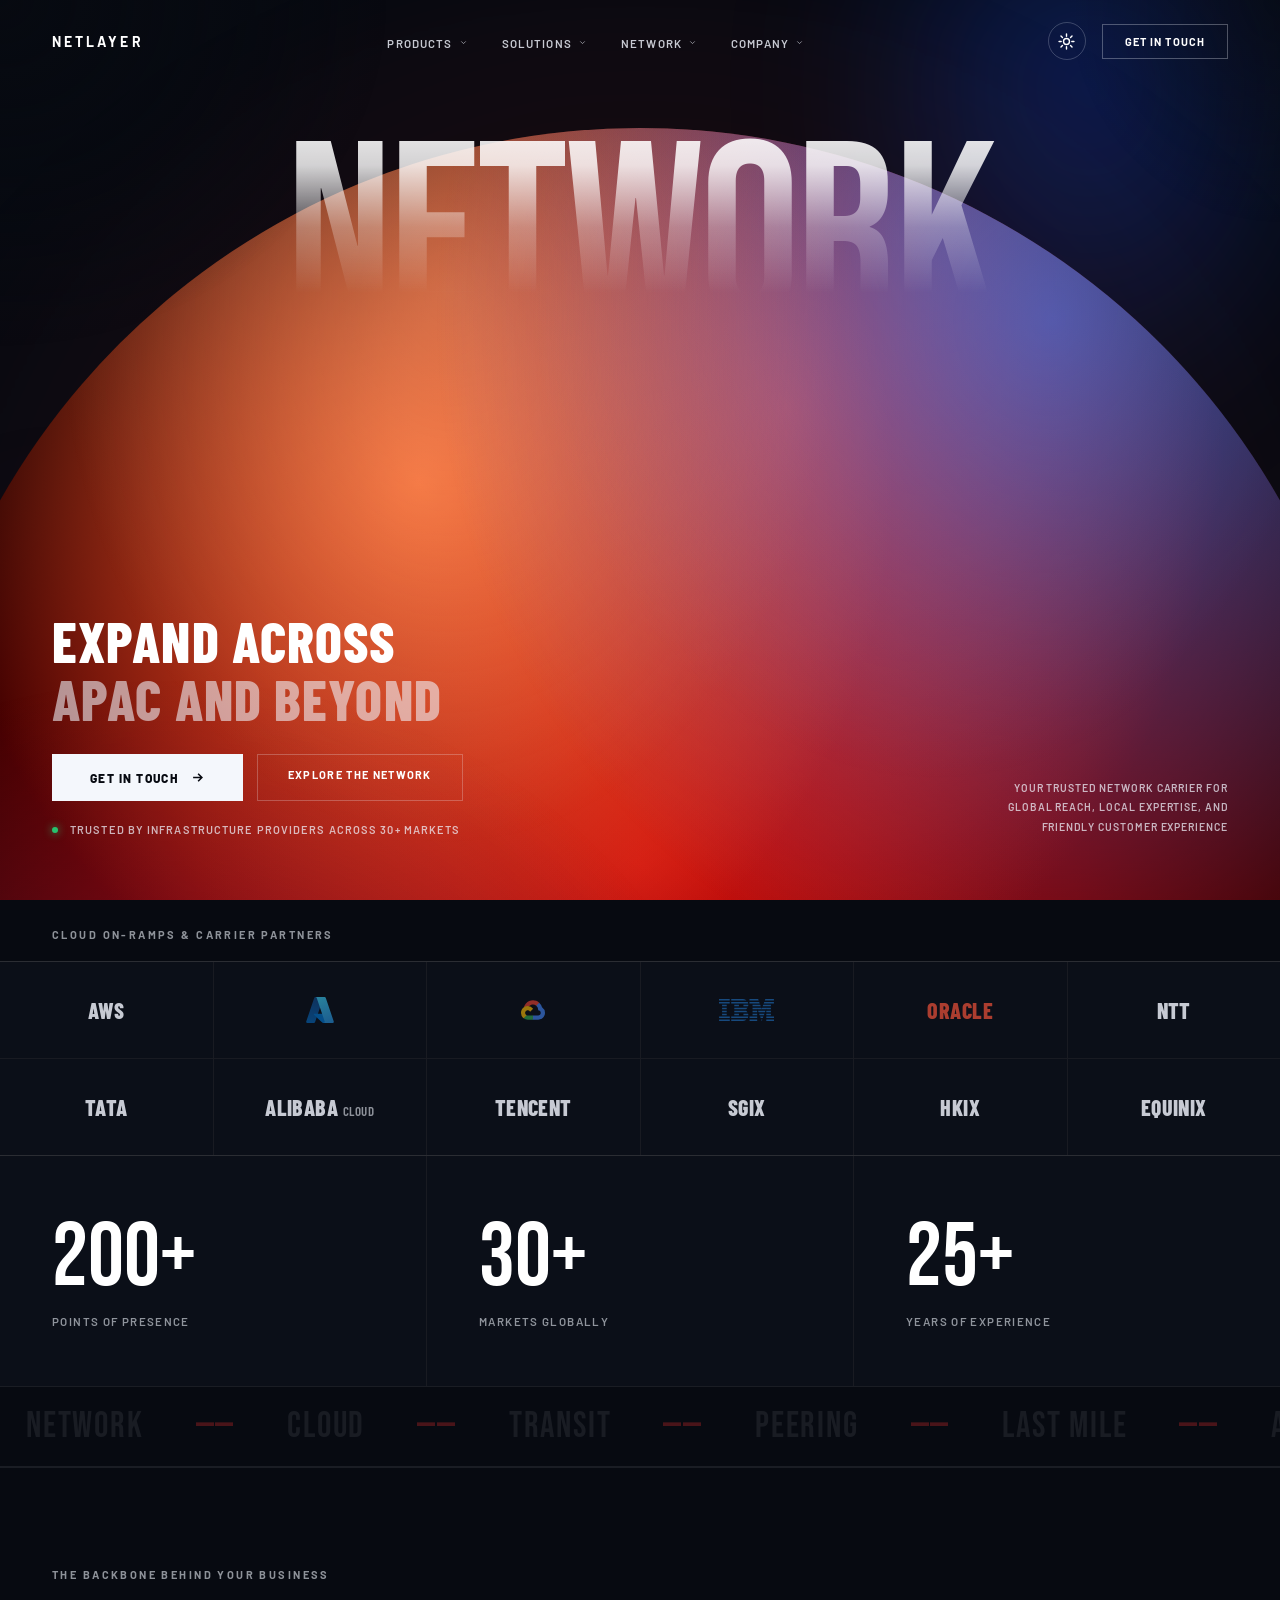
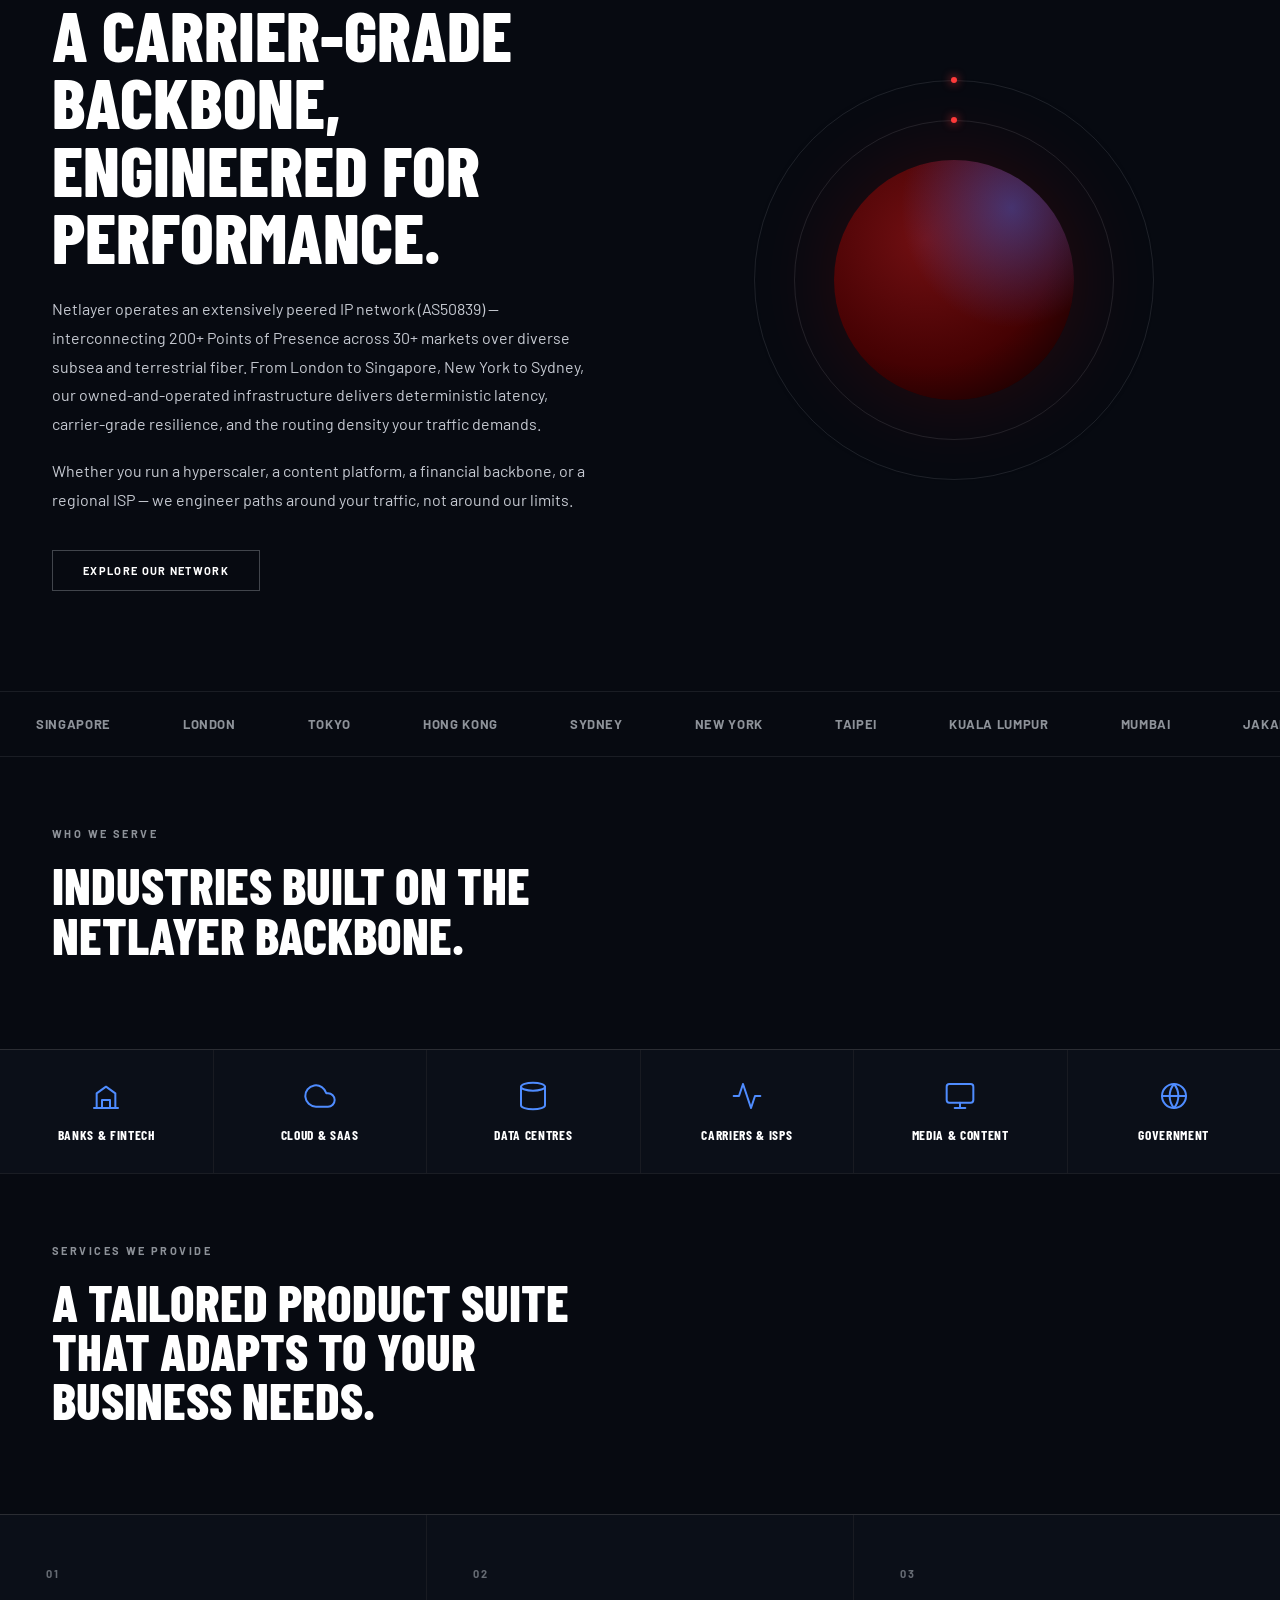
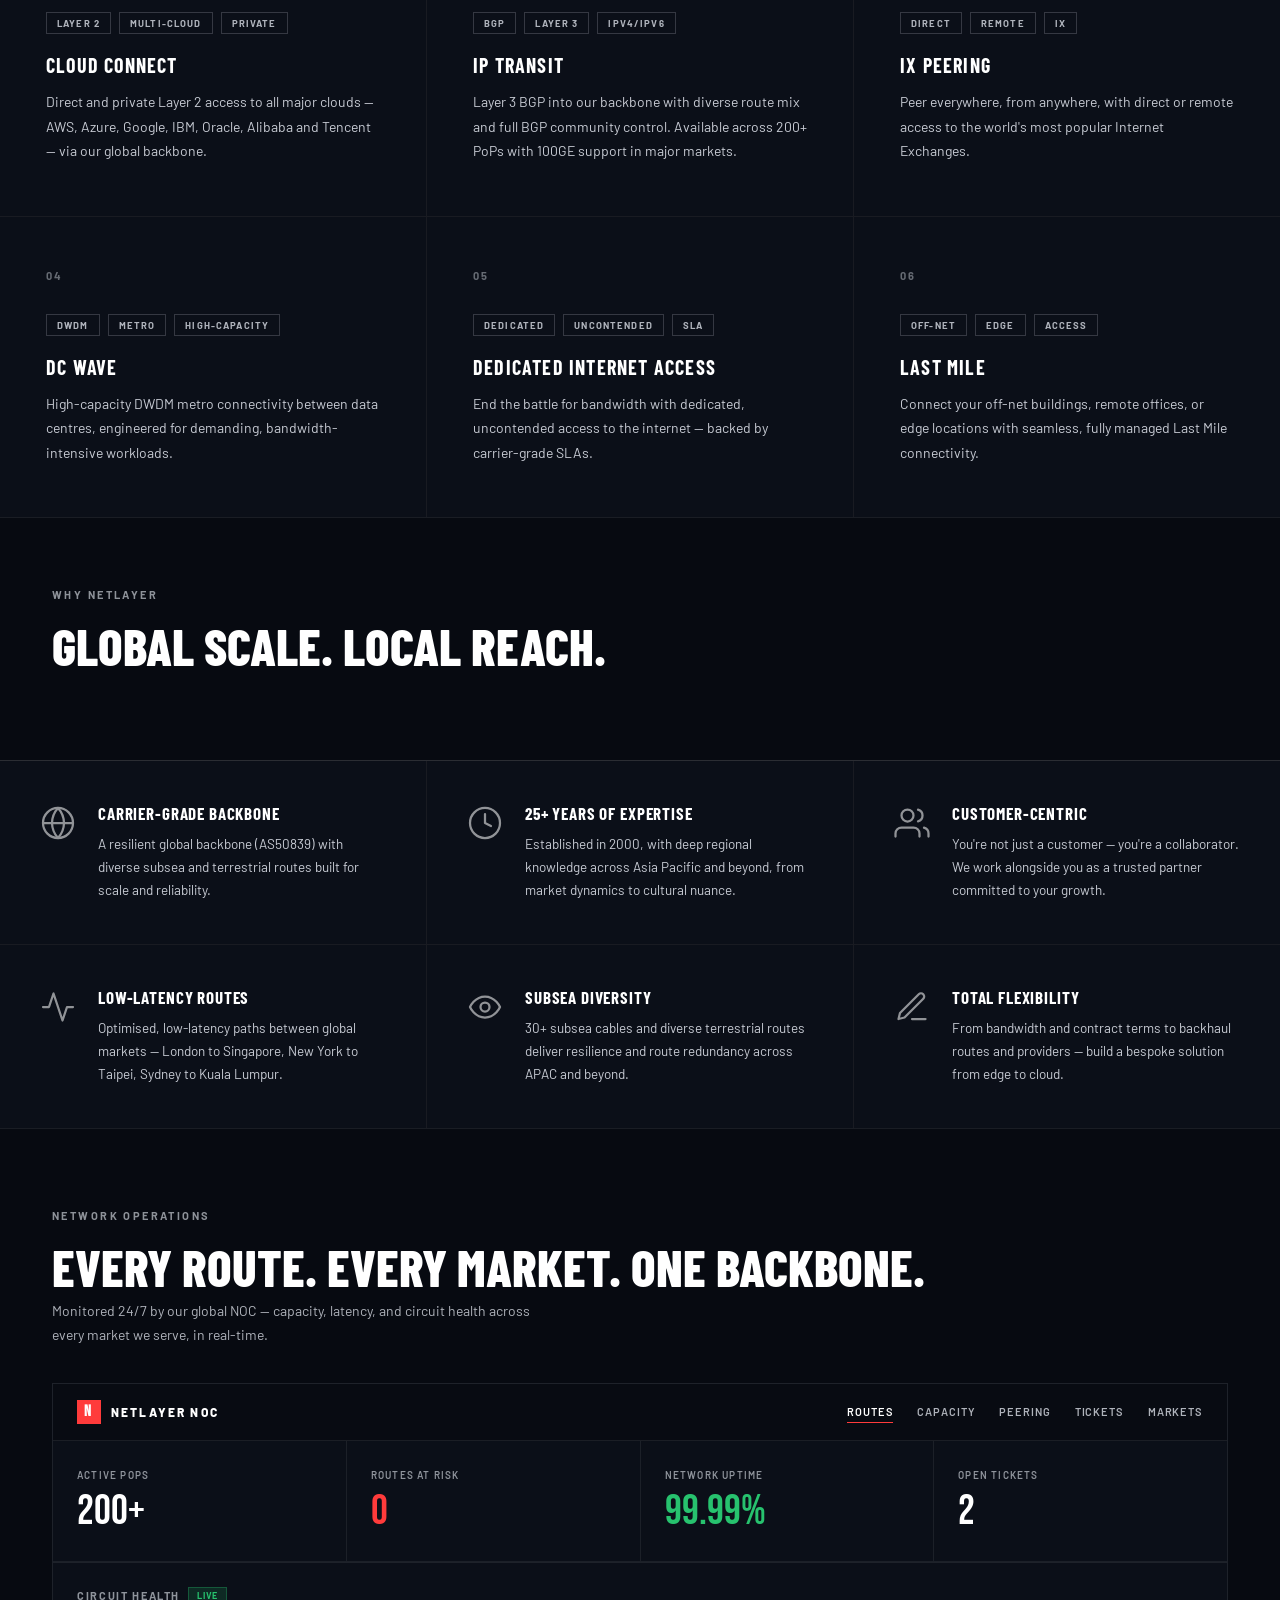
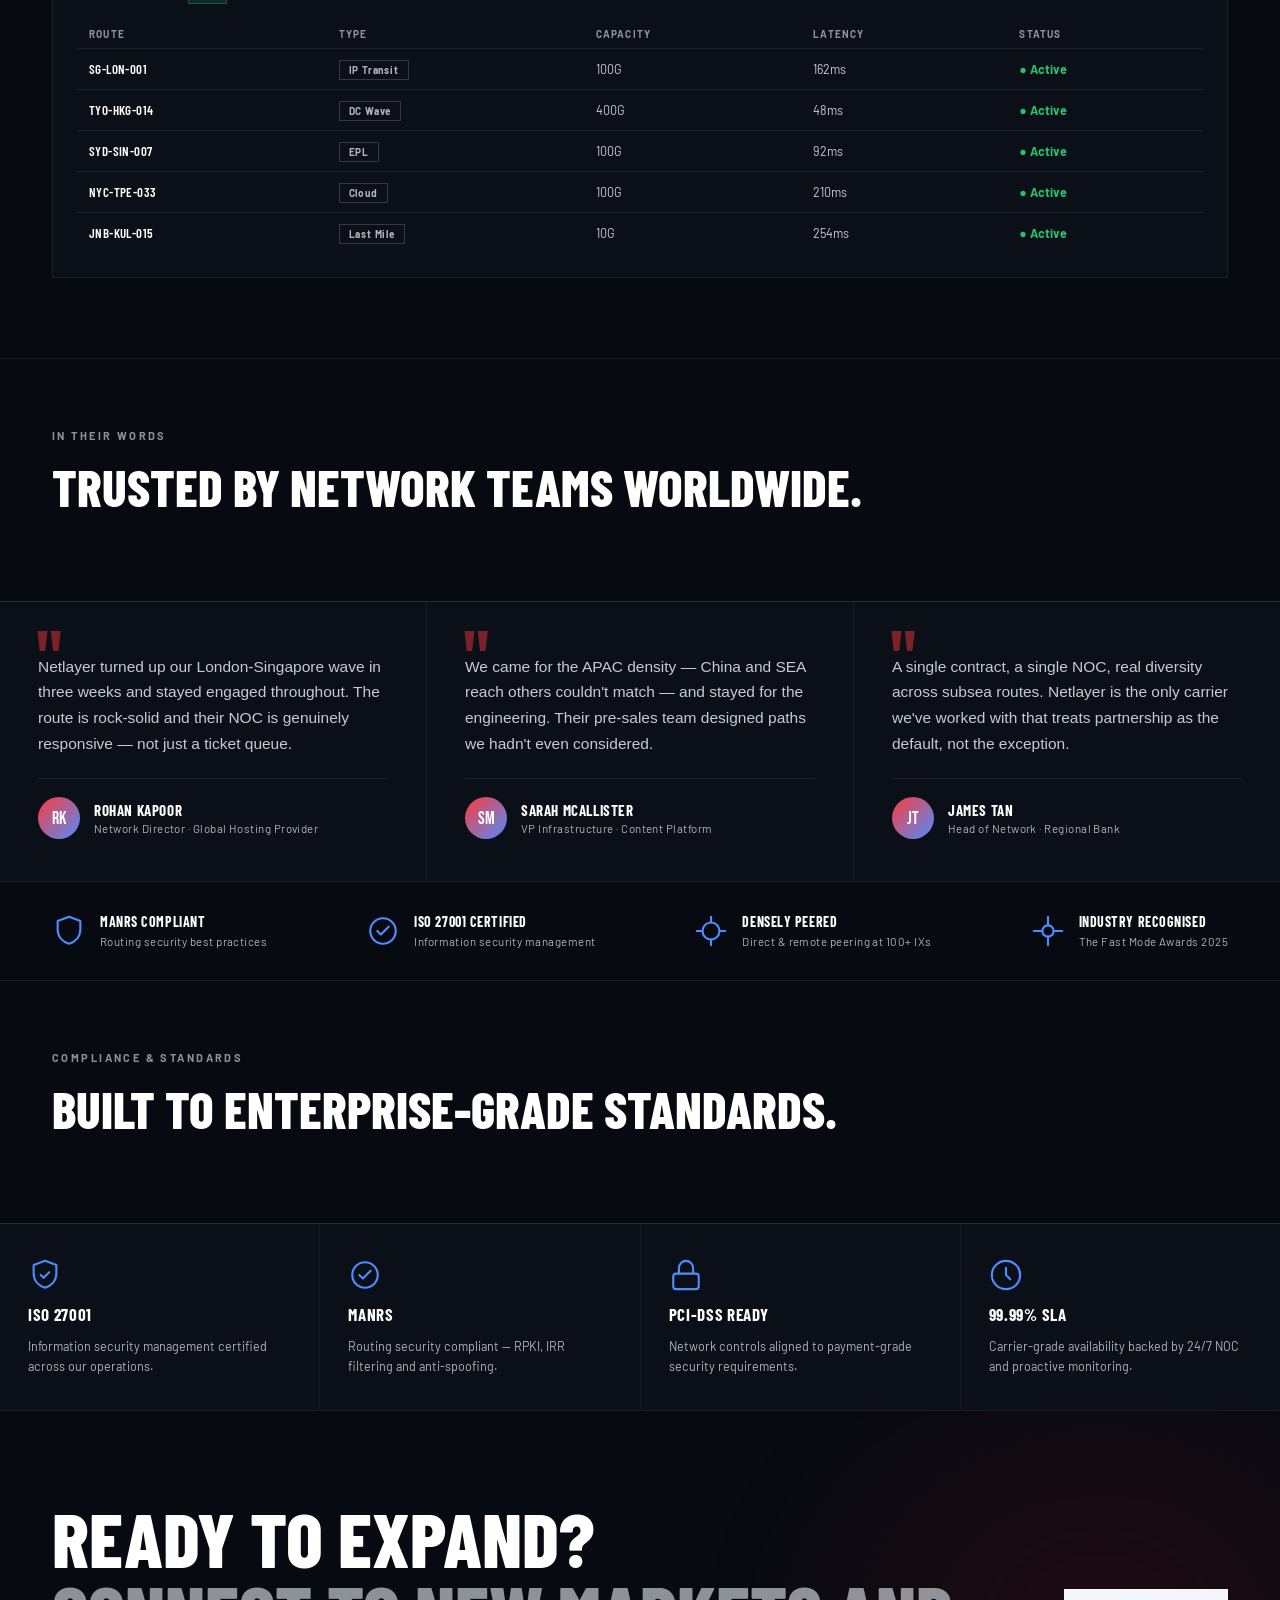
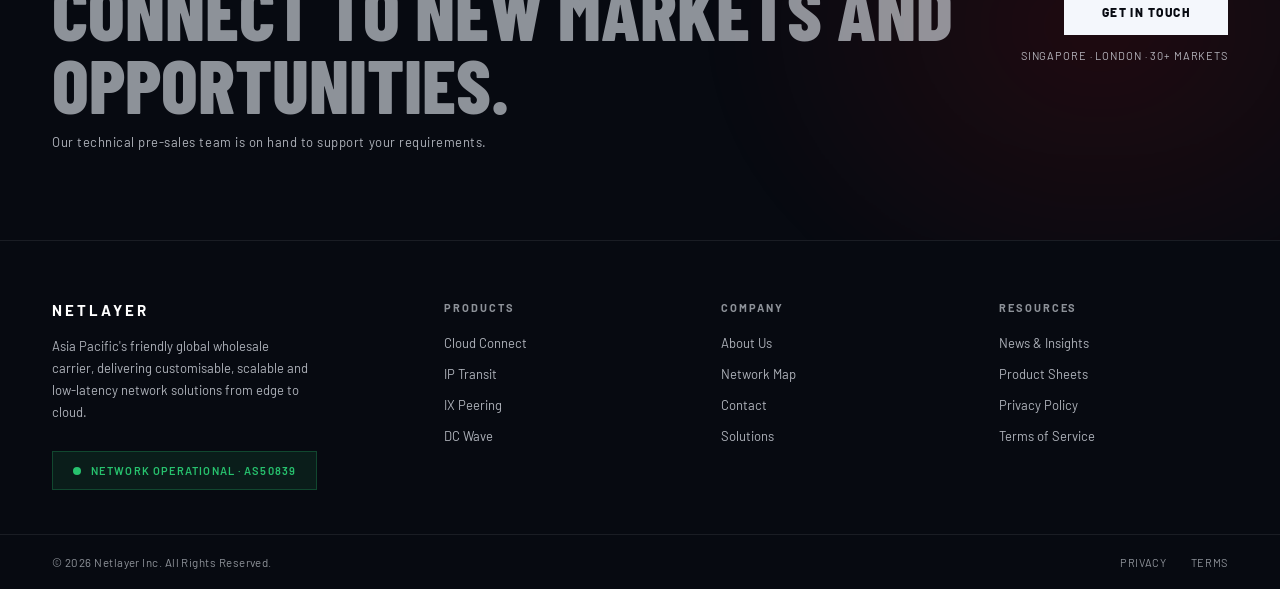
==== commit b54dbd9a: "Update ASN to real Netlayer AS50839 across site, OG image and map" ====
--- a/index.html
+++ b/index.html
@@ -4,18 +4,18 @@
 <meta charset="UTF-8">
 <meta name="viewport" content="width=device-width, initial-scale=1.0">
 <title>NETLAYER — Expand Across APAC and Beyond | Global Network Carrier</title>
-<meta name="description" content="Netlayer is your trusted global wholesale network carrier — 200+ PoPs across 30+ markets, backed by global backbone AS24482. Cloud Connect, IP Transit, IX Peering, DC Wave, DIA, Last Mile and EPL.">
+<meta name="description" content="Netlayer is your trusted global wholesale network carrier — 200+ PoPs across 30+ markets, backed by global backbone AS50839. Cloud Connect, IP Transit, IX Peering, DC Wave, DIA, Last Mile and EPL.">
 <meta name="theme-color" content="#070a11">
 <link rel="canonical" href="https://www.netlayer.io/">
 <meta property="og:type" content="website">
 <meta property="og:site_name" content="Netlayer">
 <meta property="og:title" content="NETLAYER — Expand Across APAC and Beyond | Global Network Carrier">
-<meta property="og:description" content="Netlayer is your trusted global wholesale network carrier — 200+ PoPs across 30+ markets, backed by global backbone AS24482. Cloud Connect, IP Transit, IX Peering, DC Wave, DIA, Last Mile and EPL.">
+<meta property="og:description" content="Netlayer is your trusted global wholesale network carrier — 200+ PoPs across 30+ markets, backed by global backbone AS50839. Cloud Connect, IP Transit, IX Peering, DC Wave, DIA, Last Mile and EPL.">
 <meta property="og:url" content="https://www.netlayer.io/">
 <meta property="og:image" content="https://www.netlayer.io/assets/og-image.svg">
 <meta name="twitter:card" content="summary_large_image">
 <meta name="twitter:title" content="NETLAYER — Expand Across APAC and Beyond | Global Network Carrier">
-<meta name="twitter:description" content="Netlayer is your trusted global wholesale network carrier — 200+ PoPs across 30+ markets, backed by global backbone AS24482. Cloud Connect, IP Transit, IX Peering, DC Wave, DIA, Last Mile and EPL.">
+<meta name="twitter:description" content="Netlayer is your trusted global wholesale network carrier — 200+ PoPs across 30+ markets, backed by global backbone AS50839. Cloud Connect, IP Transit, IX Peering, DC Wave, DIA, Last Mile and EPL.">
 <meta name="twitter:image" content="https://www.netlayer.io/assets/og-image.svg">
 <link rel="icon" type="image/svg+xml" href="assets/favicon.svg">
 <link rel="preconnect" href="https://fonts.googleapis.com">
@@ -103,7 +103,7 @@
       <div>
         <div class="eyebrow">The Backbone Behind Your Business</div>
         <div class="section-heading">A carrier-grade backbone, engineered for performance.</div>
-        <p class="section-body">Netlayer operates an extensively peered IP network (AS24482) — interconnecting 200+ Points of Presence across 30+ markets over diverse subsea and terrestrial fiber. From London to Singapore, New York to Sydney, our owned-and-operated infrastructure delivers deterministic latency, carrier-grade resilience, and the routing density your traffic demands.</p>
+        <p class="section-body">Netlayer operates an extensively peered IP network (AS50839) — interconnecting 200+ Points of Presence across 30+ markets over diverse subsea and terrestrial fiber. From London to Singapore, New York to Sydney, our owned-and-operated infrastructure delivers deterministic latency, carrier-grade resilience, and the routing density your traffic demands.</p>
         <p class="section-body" style="margin-top:18px">Whether you run a hyperscaler, a content platform, a financial backbone, or a regional ISP — we engineer paths around your traffic, not around our limits.</p>
         <a class="btn-outline" href="network">Explore Our Network</a>
       </div>
@@ -193,7 +193,7 @@
   <div class="adv-list">
     <div class="adv-item">
       <div class="adv-icon"><svg viewBox="0 0 24 24"><circle cx="12" cy="12" r="10"/><line x1="2" y1="12" x2="22" y2="12"/><path d="M12 2a15.3 15.3 0 0 1 4 10 15.3 15.3 0 0 1-4 10 15.3 15.3 0 0 1-4-10 15.3 15.3 0 0 1 4-10z"/></svg></div>
-      <div><div class="adv-title">Carrier-Grade Backbone</div><div class="adv-desc">A resilient global backbone (AS24482) with diverse subsea and terrestrial routes built for scale and reliability.</div></div>
+      <div><div class="adv-title">Carrier-Grade Backbone</div><div class="adv-desc">A resilient global backbone (AS50839) with diverse subsea and terrestrial routes built for scale and reliability.</div></div>
     </div>
     <div class="adv-item">
       <div class="adv-icon"><svg viewBox="0 0 24 24"><circle cx="12" cy="12" r="10"/><polyline points="12 6 12 12 16 14"/></svg></div>
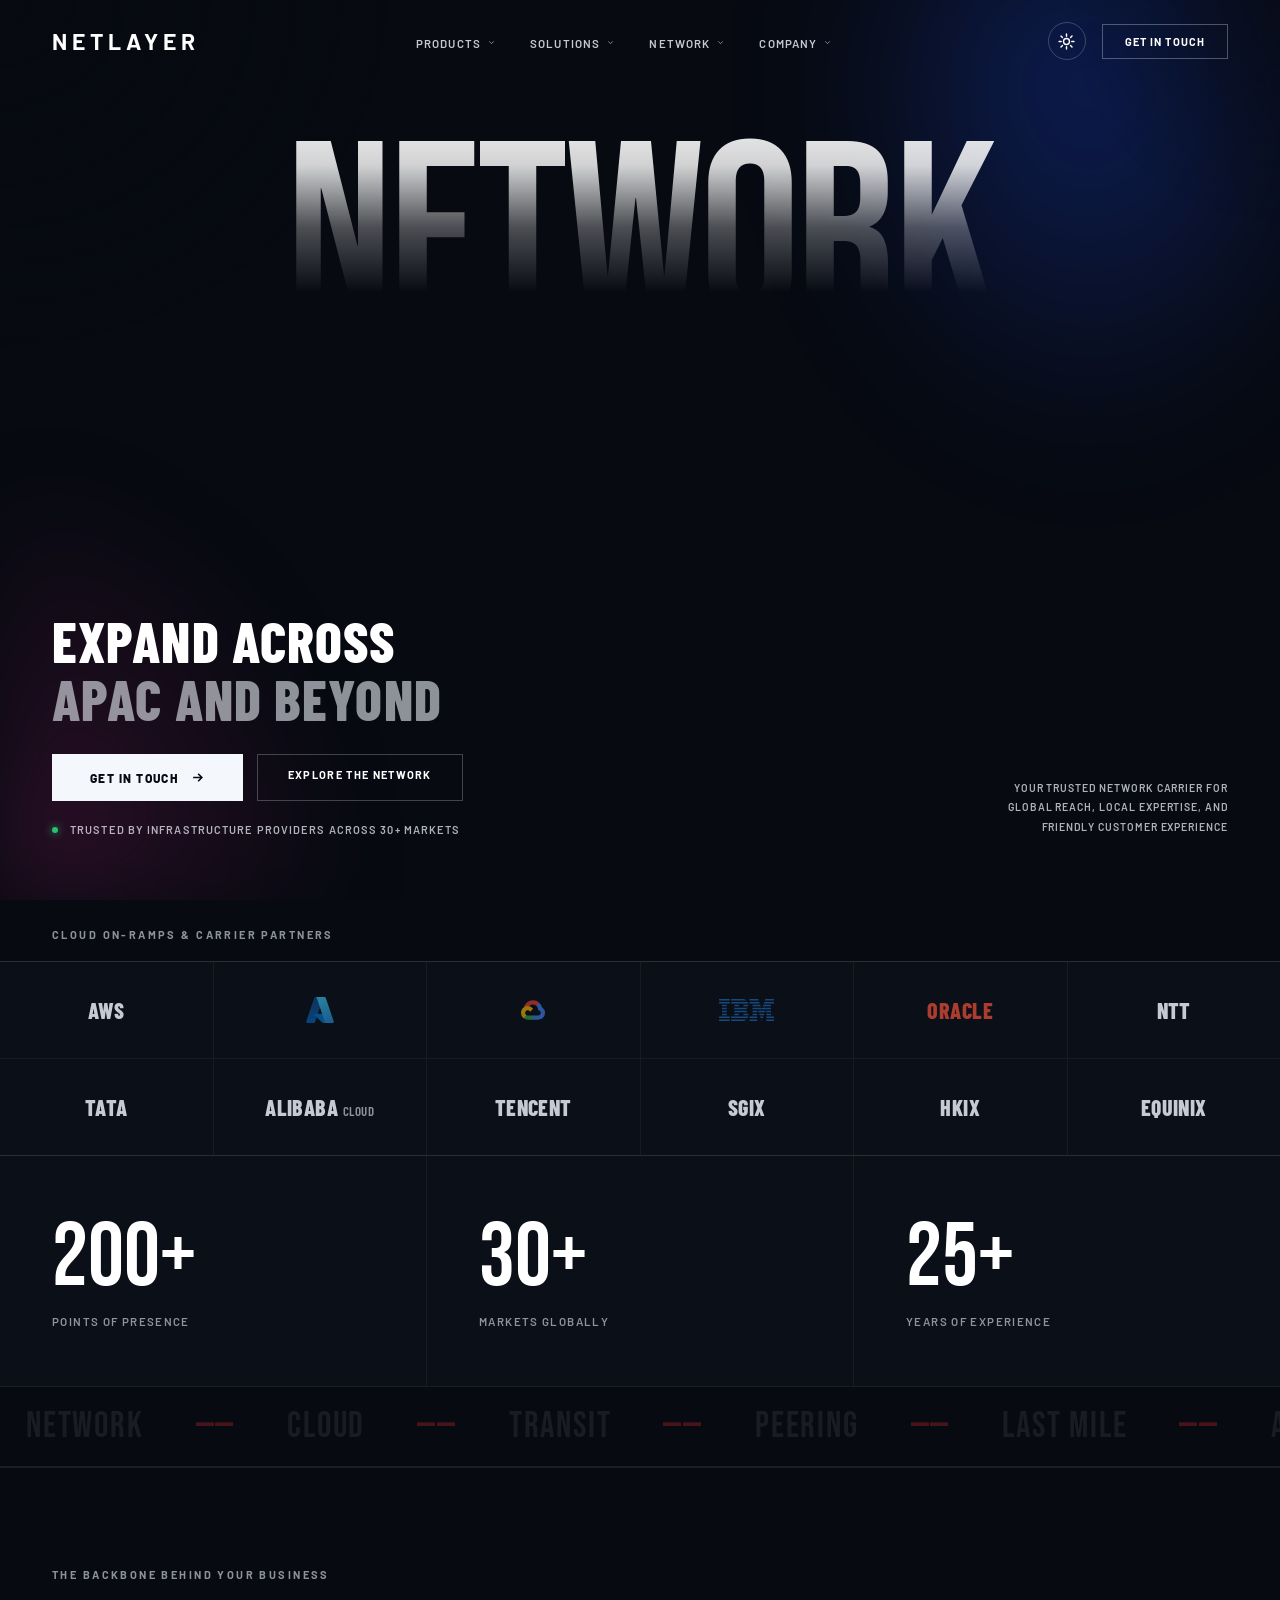
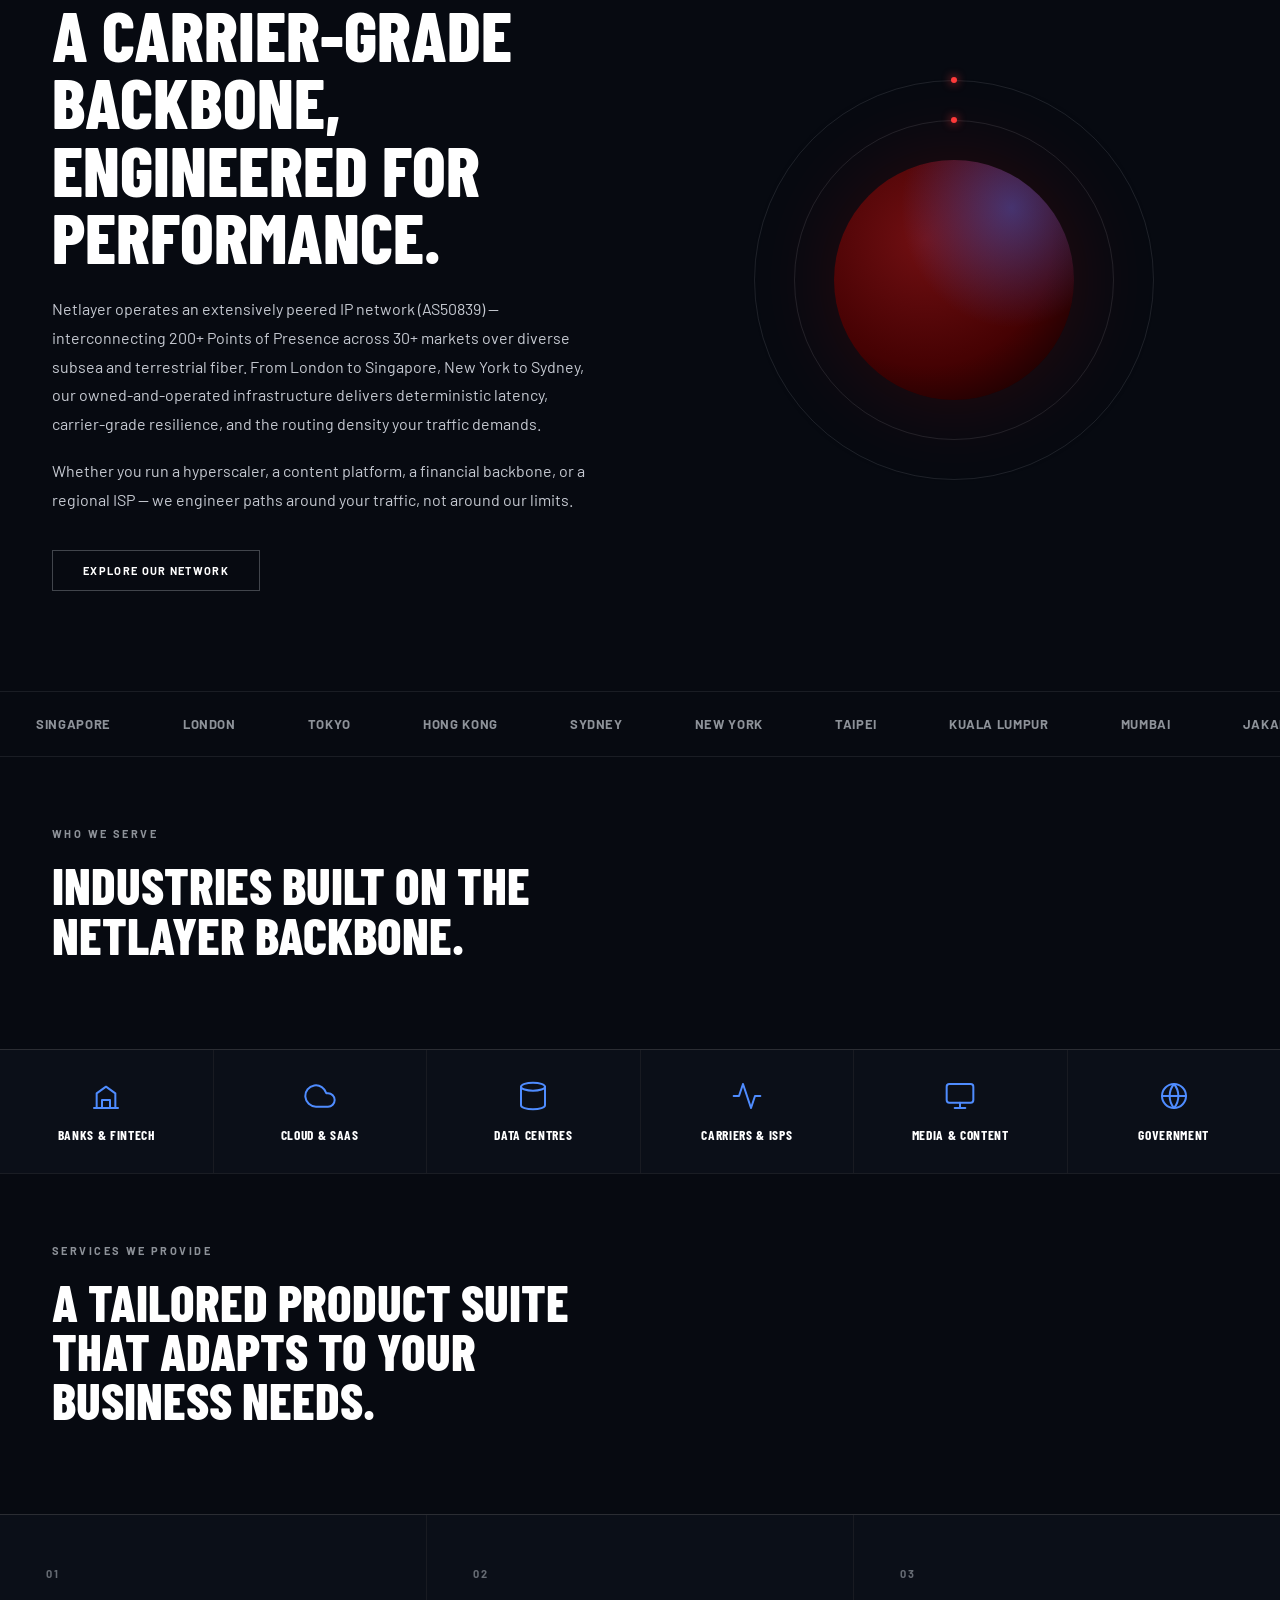
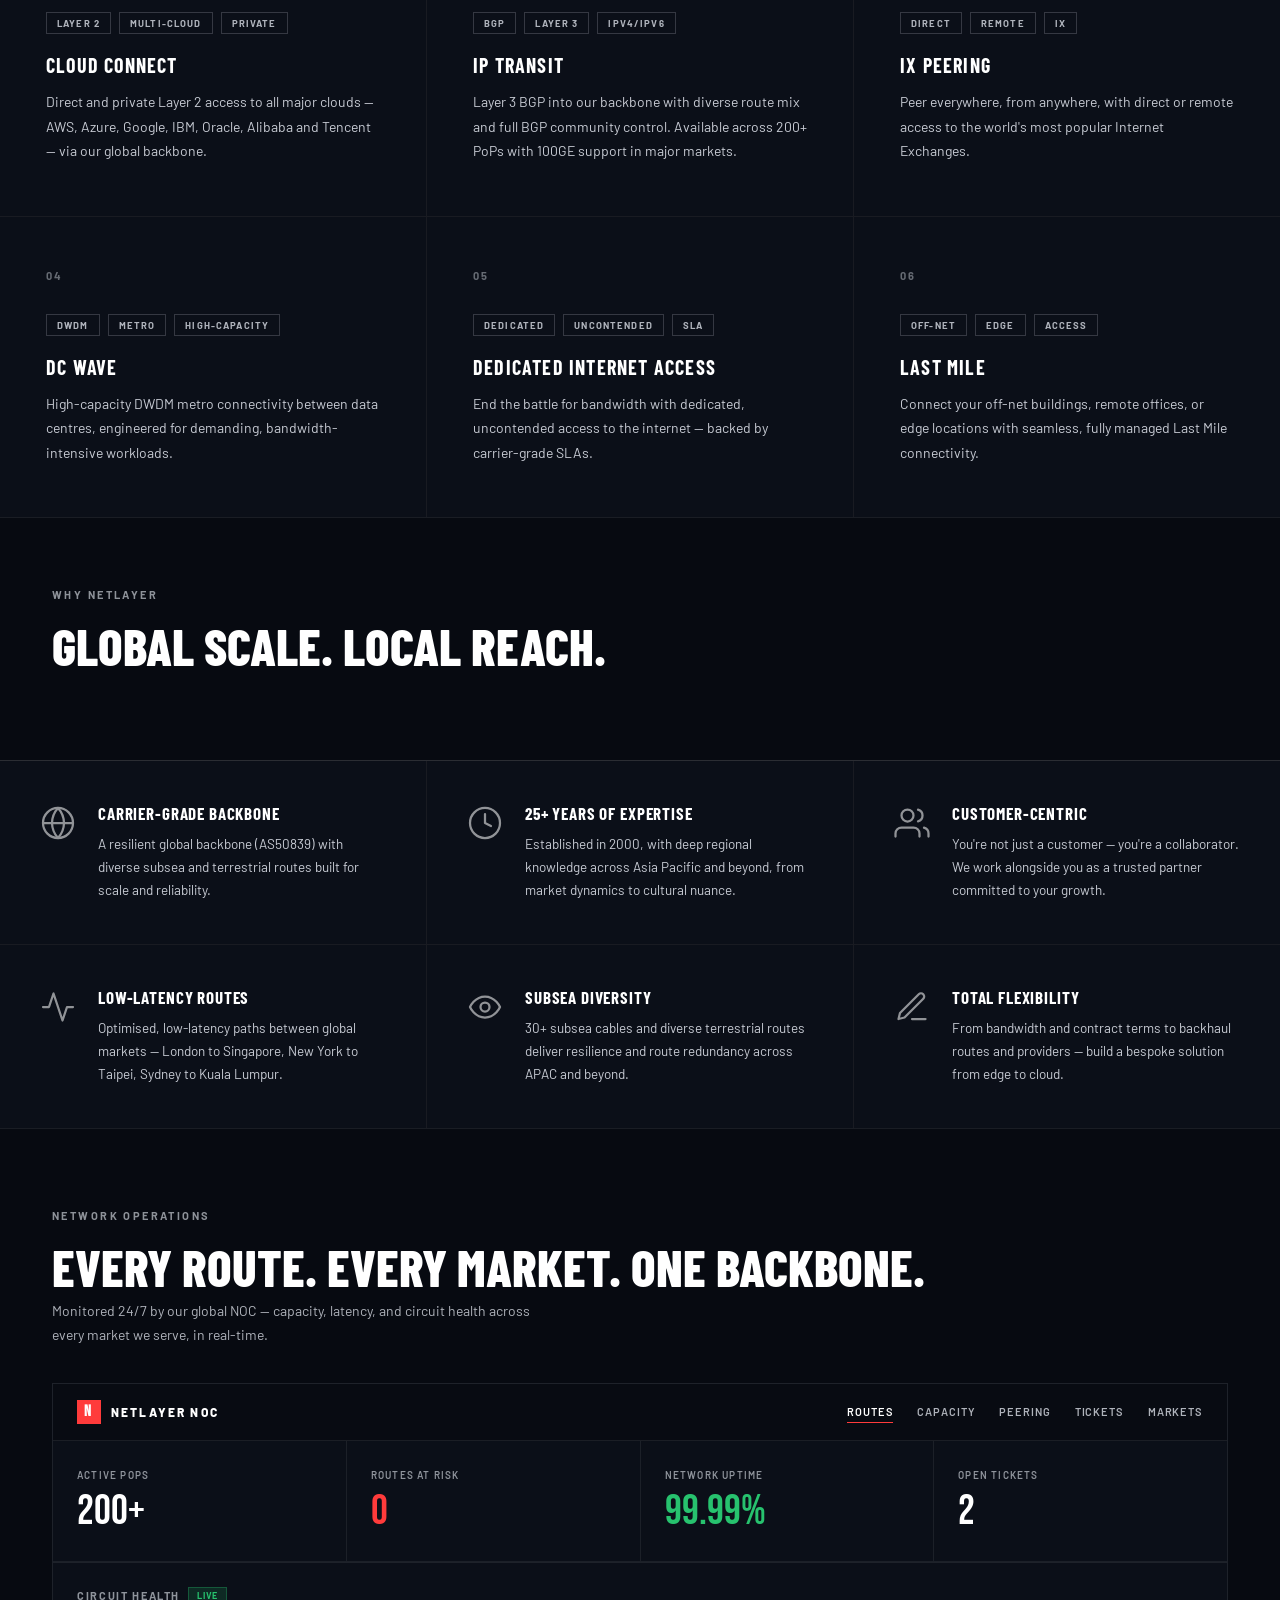
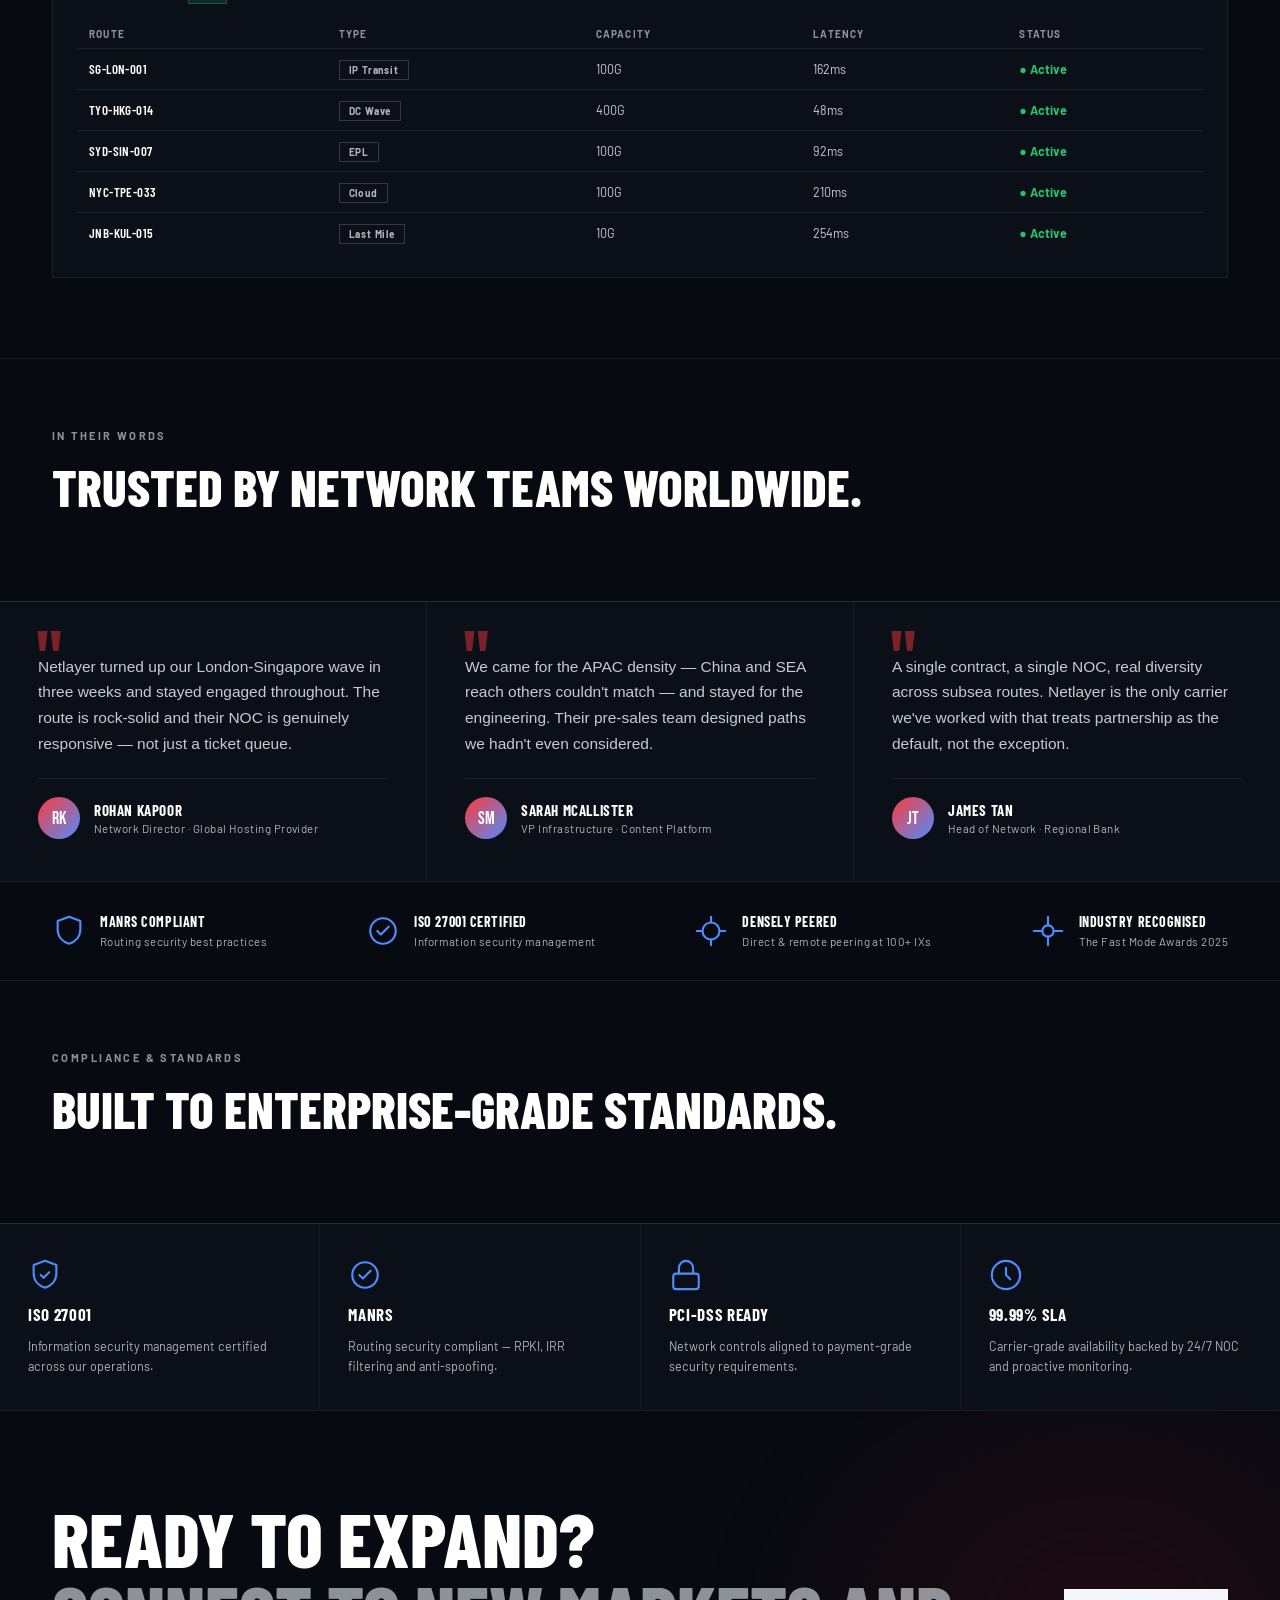
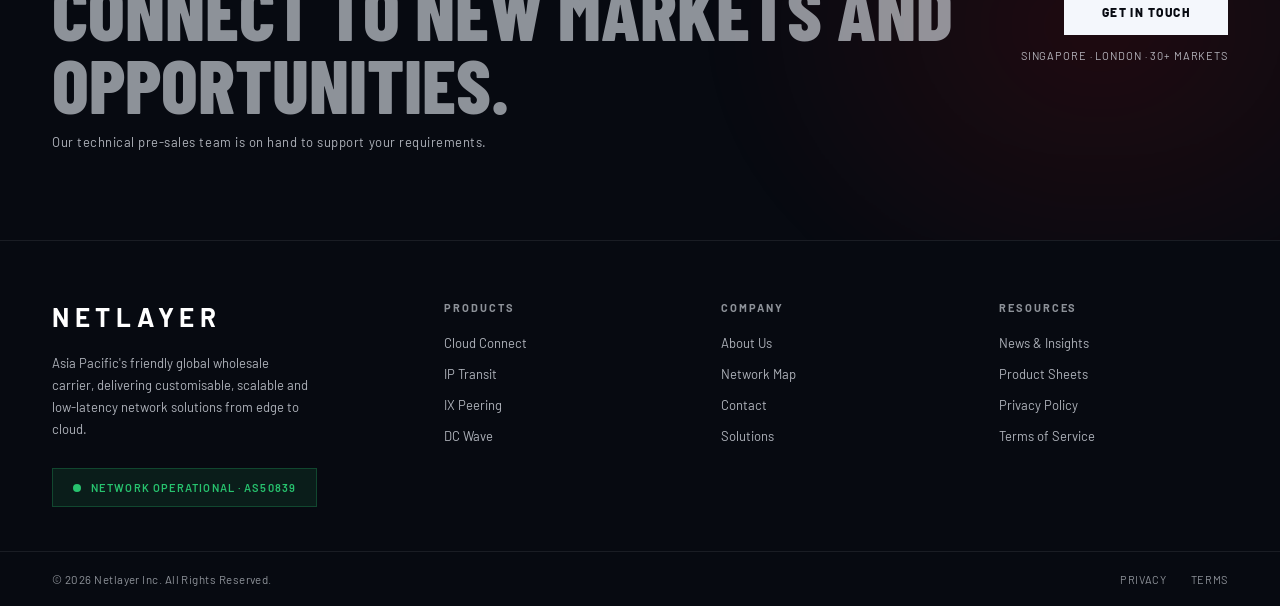
==== commit 4387f3d4: "Add interactive Spline 3D network-earth scene to hero (with reduced-motion sphere fallback); install" ====
--- a/index.html
+++ b/index.html
@@ -32,9 +32,13 @@
     <div class="blue-glow"></div>
     <div class="left-amb"></div>
     <div class="blockchain-text">NETWORK</div>
-    <div class="sphere-wrap">
-      <div class="sphere-halo"></div>
-      <div class="sphere"><div class="sphere-shine"></div></div>
+    <div class="spline-hero">
+      <iframe class="spline-frame" src="https://my.spline.design/meganodenetworkearth-tFMMluUeYF7Tr68nhRS8X6ou/" title="Netlayer global network — interactive 3D" loading="lazy" allow="autoplay; fullscreen"></iframe>
+      <!-- fallback shown if 3D disabled (reduced motion) -->
+      <div class="sphere-wrap" aria-hidden="true">
+        <div class="sphere-halo"></div>
+        <div class="sphere"><div class="sphere-shine"></div></div>
+      </div>
     </div>
     <div class="hero-bottom">
       <div class="hero-tagline">
--- a/assets/css/styles.css
+++ b/assets/css/styles.css
@@ -106,7 +106,7 @@
   transition:background .4s,backdrop-filter .4s;
 }
 nav.scrolled{background:var(--nav-scrolled);backdrop-filter:blur(18px);border-bottom:1px solid var(--line)}
-.logo{font-weight:700;font-size:14px;letter-spacing:.22em;text-transform:uppercase;cursor:pointer;flex-shrink:0;color:var(--heading)}
+.logo{font-weight:700;font-size:23px;letter-spacing:.22em;text-transform:uppercase;cursor:pointer;flex-shrink:0;color:var(--heading)}
 .logo:hover{opacity:.8}
 .nav-links{display:flex;align-items:center;gap:34px;list-style:none}
 .nav-links>li{position:relative}
@@ -173,6 +173,7 @@
 
 /* BLOCKCHAIN / NETWORK display text */
 .blockchain-text{
+  pointer-events:none;
   position:absolute;top:0;left:0;right:0;z-index:5;text-align:center;
   padding-top:clamp(100px,13vh,145px);
   font-family:'Bebas Neue',sans-serif;
@@ -195,6 +196,22 @@
   -webkit-background-clip:text;background-clip:text;
 }
 @keyframes textReveal{from{opacity:0;transform:translateY(-14px)}to{opacity:1;transform:translateY(0)}}
+
+/* SPLINE 3D HERO (interactive network earth) */
+.spline-hero{position:absolute;inset:0;z-index:2;overflow:hidden}
+.spline-frame{
+  position:absolute;top:50%;left:50%;transform:translate(-50%,-50%);
+  width:100%;height:108%;border:0;display:block;background:transparent;
+  opacity:0;animation:splineIn 1.4s ease .3s forwards;
+}
+@keyframes splineIn{to{opacity:1}}
+/* hide the CSS-sphere fallback while the 3D scene is active */
+.spline-hero .sphere-wrap{display:none}
+/* respect reduced motion + give a no-3D fallback */
+@media(prefers-reduced-motion:reduce){
+  .spline-frame{display:none}
+  .spline-hero .sphere-wrap{display:block;animation:none}
+}
 
 /* SPHERE (vivid — same in both themes) */
 .sphere-wrap{
@@ -597,7 +614,7 @@
    FOOTER
 ═══════════════════════════════════════════ */
 footer{padding:60px 52px 44px;border-top:1px solid var(--line);display:grid;grid-template-columns:1.5fr 1fr 1fr 1fr;gap:48px;background:var(--bg)}
-.footer-brand .logo-text{font-weight:700;font-size:15px;letter-spacing:.2em;text-transform:uppercase;margin-bottom:16px;color:var(--heading)}
+.footer-brand .logo-text{font-weight:700;font-size:26px;letter-spacing:.22em;text-transform:uppercase;margin-bottom:20px;color:var(--heading)}
 .footer-brand p{font-size:13px;color:rgba(var(--ink),.72);line-height:1.7;max-width:260px;margin-bottom:24px}
 .footer-col h4{font-size:11px;font-weight:700;letter-spacing:.18em;text-transform:uppercase;color:rgba(var(--ink),.58);margin-bottom:18px}
 .footer-col ul{list-style:none}
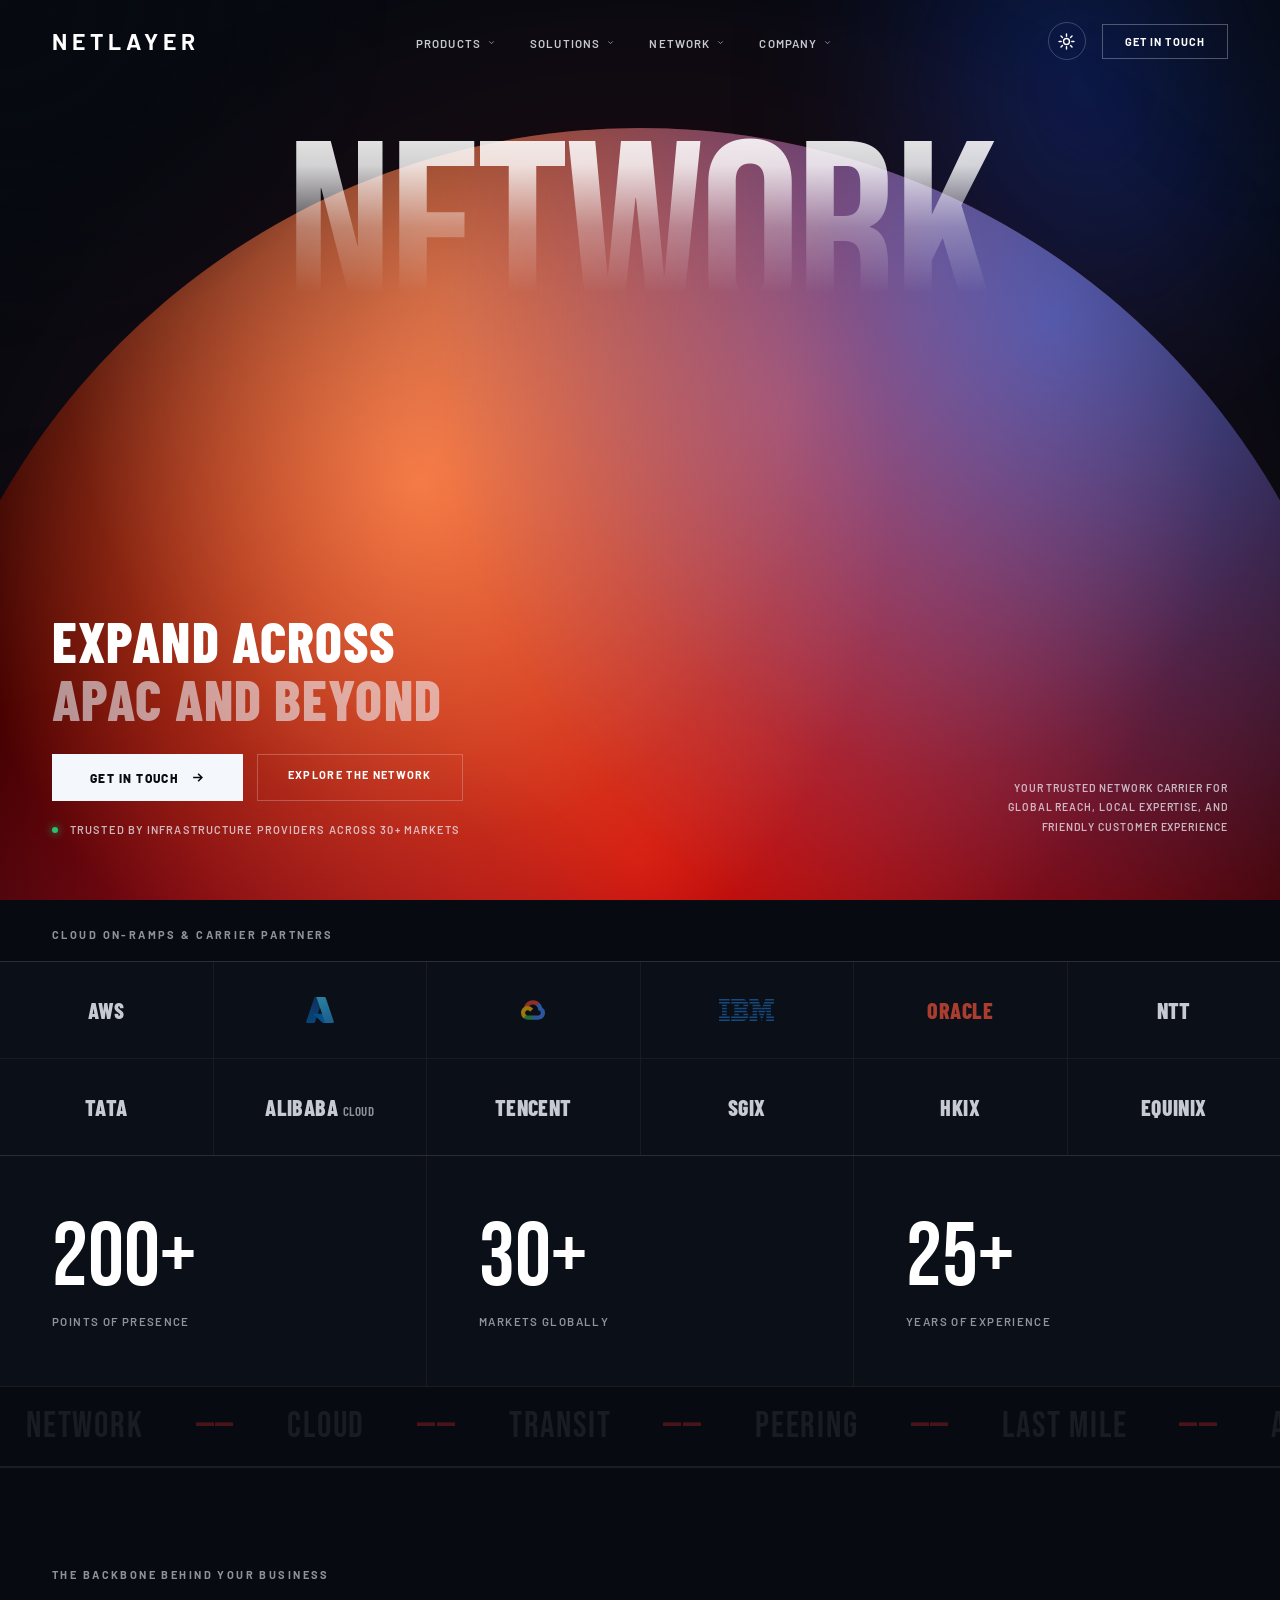
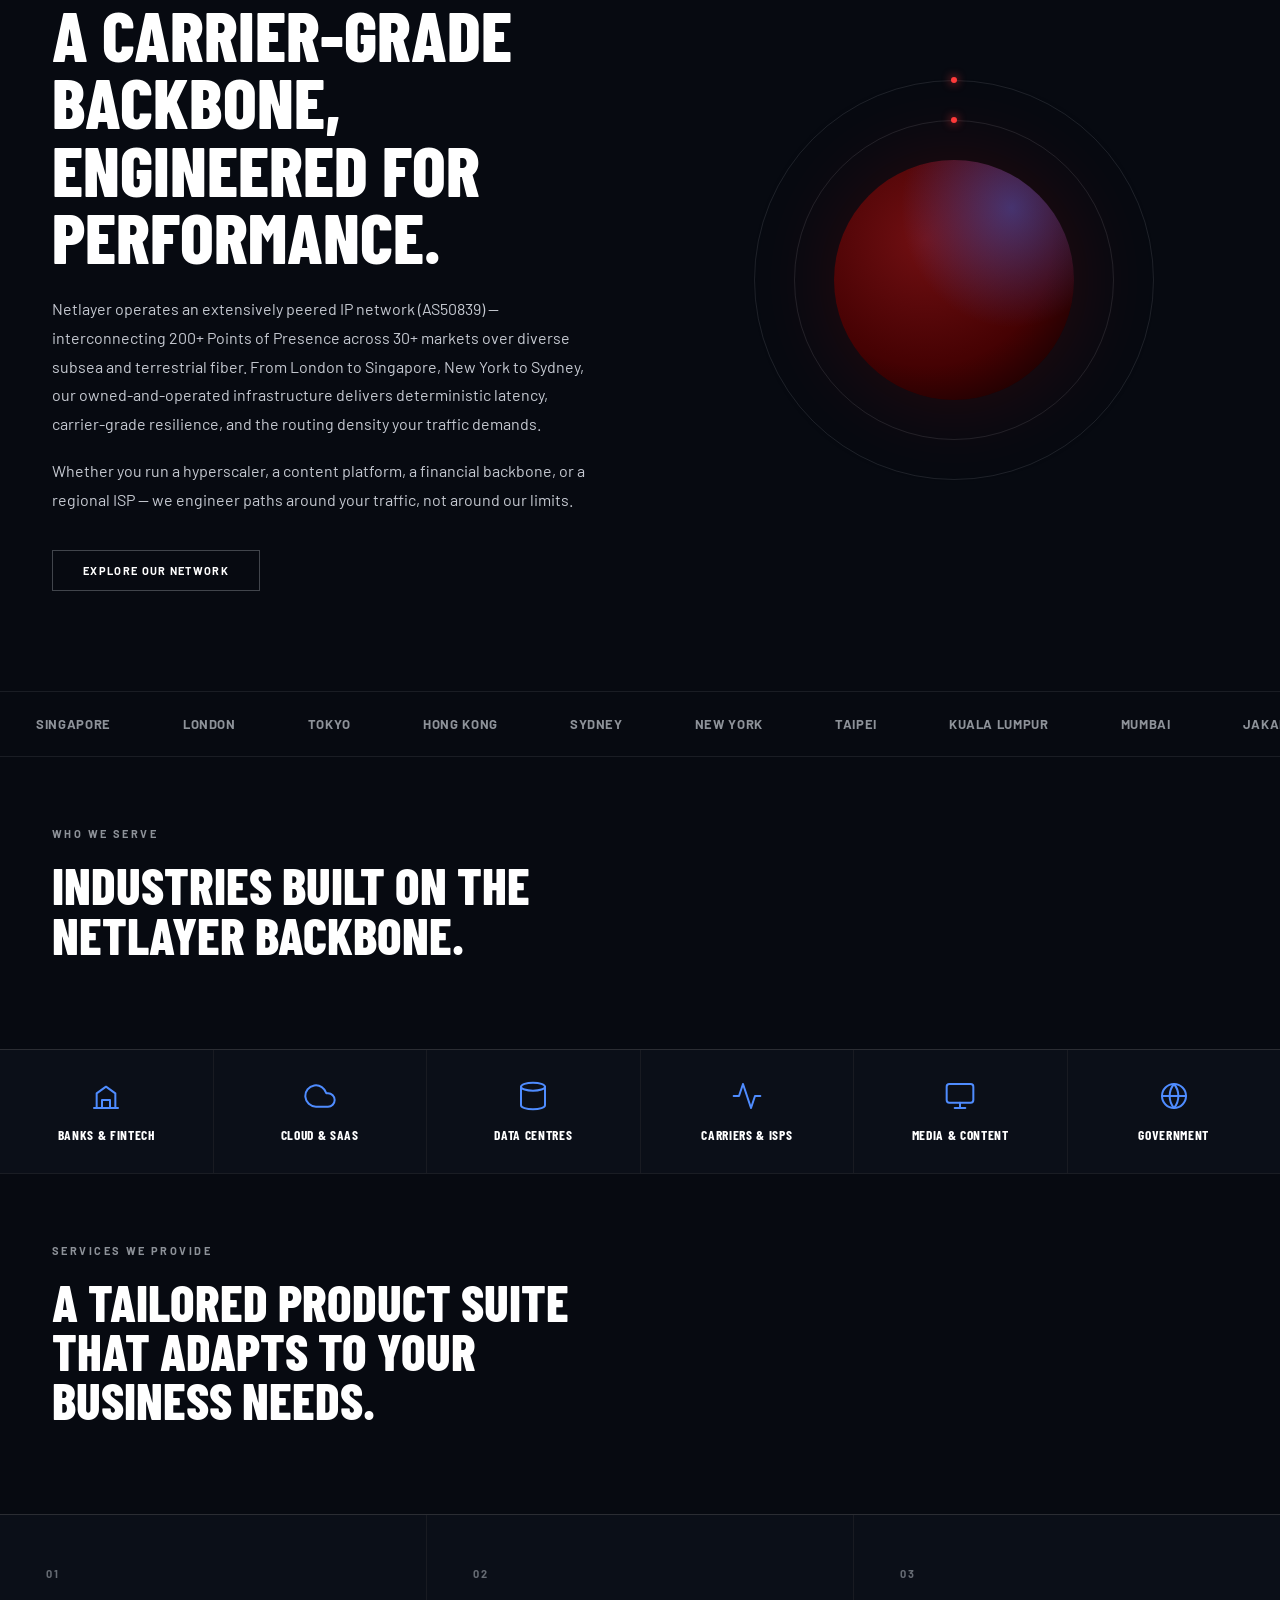
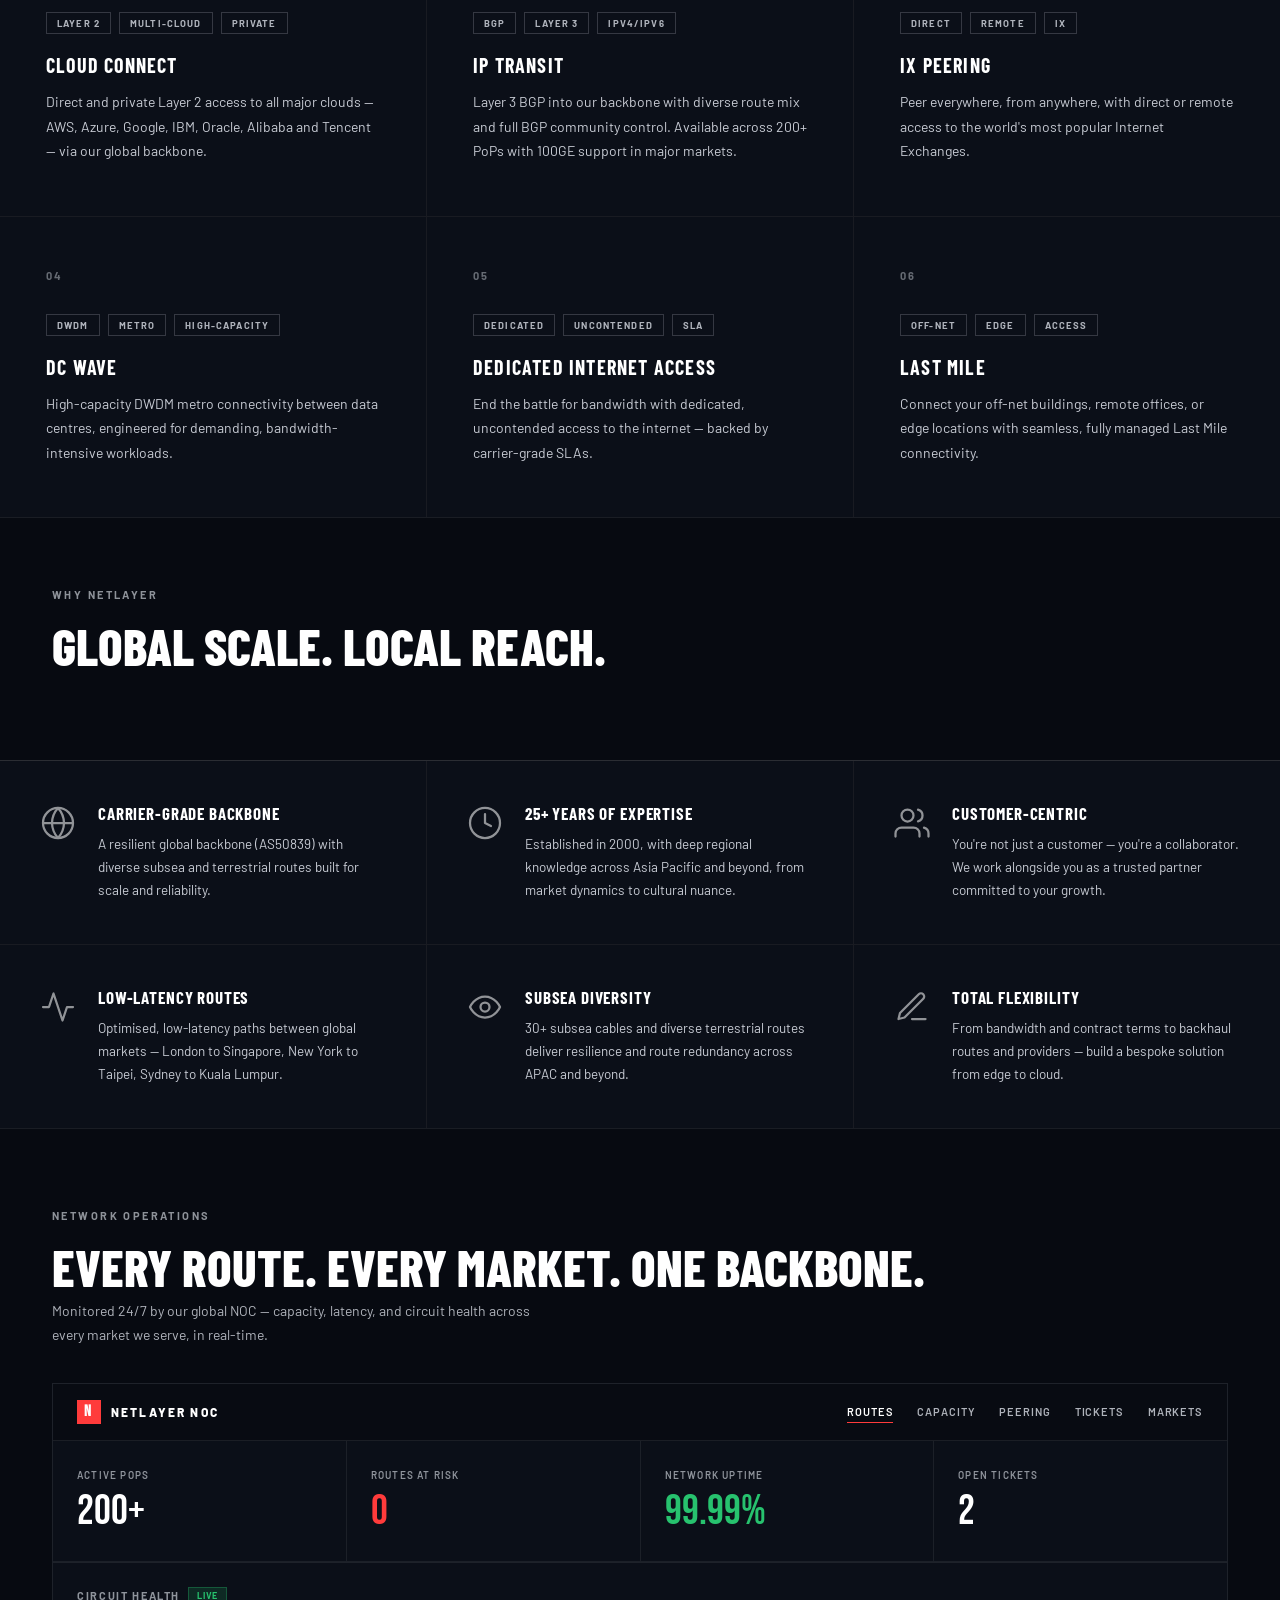
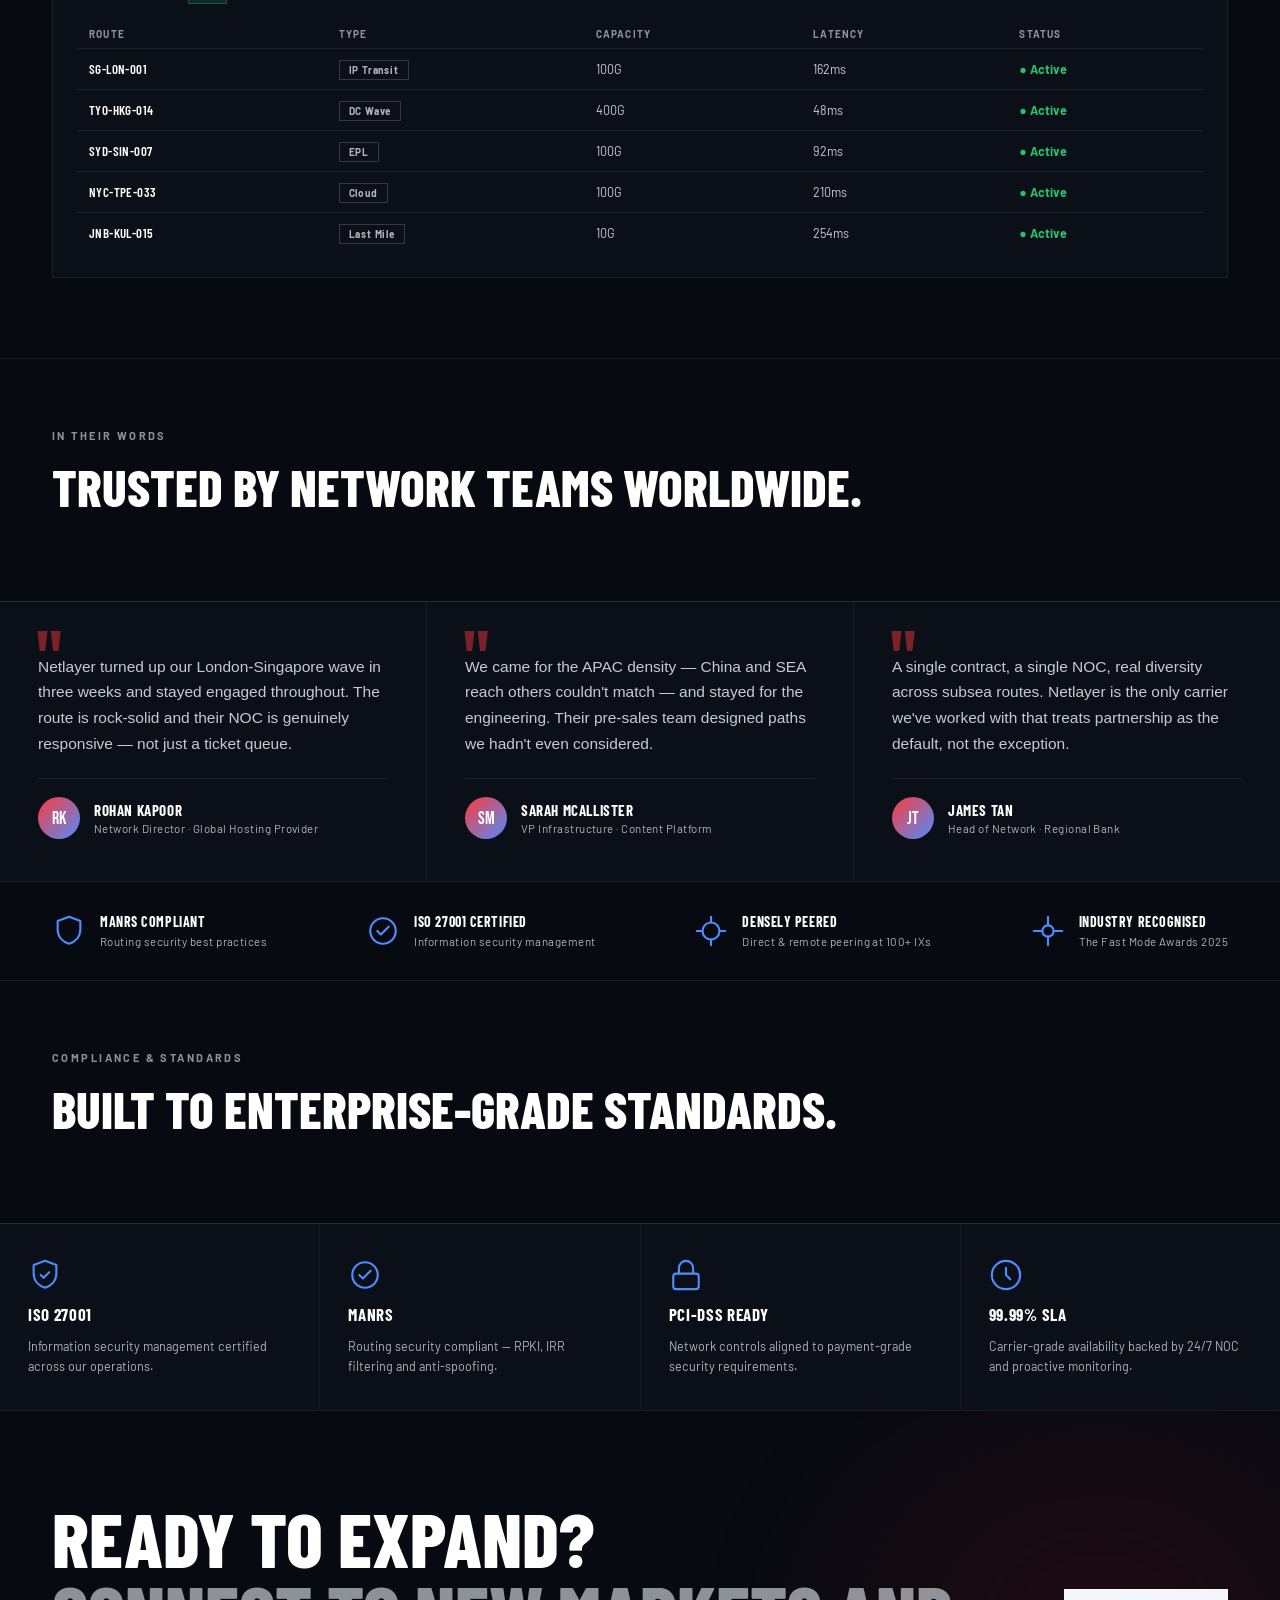
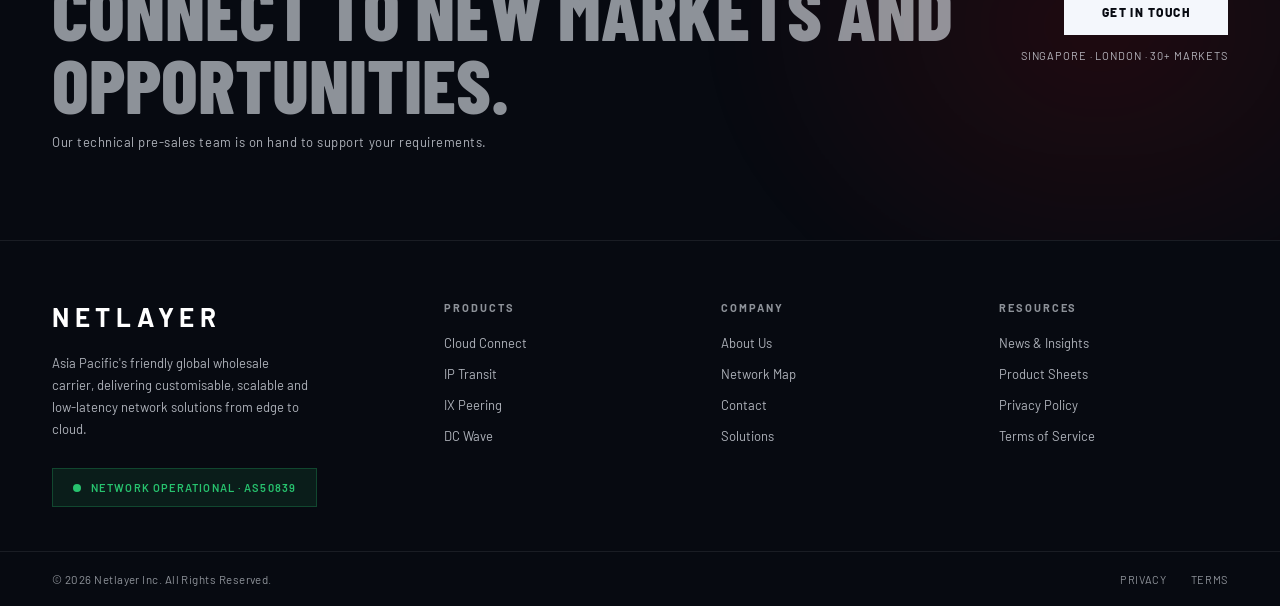
==== commit d0d3eeaa: "Revert "Add interactive Spline 3D network-earth scene to hero (with reduced-motion sphere fallback);" ====
--- a/index.html
+++ b/index.html
@@ -32,13 +32,9 @@
     <div class="blue-glow"></div>
     <div class="left-amb"></div>
     <div class="blockchain-text">NETWORK</div>
-    <div class="spline-hero">
-      <iframe class="spline-frame" src="https://my.spline.design/meganodenetworkearth-tFMMluUeYF7Tr68nhRS8X6ou/" title="Netlayer global network — interactive 3D" loading="lazy" allow="autoplay; fullscreen"></iframe>
-      <!-- fallback shown if 3D disabled (reduced motion) -->
-      <div class="sphere-wrap" aria-hidden="true">
-        <div class="sphere-halo"></div>
-        <div class="sphere"><div class="sphere-shine"></div></div>
-      </div>
+    <div class="sphere-wrap">
+      <div class="sphere-halo"></div>
+      <div class="sphere"><div class="sphere-shine"></div></div>
     </div>
     <div class="hero-bottom">
       <div class="hero-tagline">
--- a/assets/css/styles.css
+++ b/assets/css/styles.css
@@ -173,7 +173,6 @@
 
 /* BLOCKCHAIN / NETWORK display text */
 .blockchain-text{
-  pointer-events:none;
   position:absolute;top:0;left:0;right:0;z-index:5;text-align:center;
   padding-top:clamp(100px,13vh,145px);
   font-family:'Bebas Neue',sans-serif;
@@ -196,22 +195,6 @@
   -webkit-background-clip:text;background-clip:text;
 }
 @keyframes textReveal{from{opacity:0;transform:translateY(-14px)}to{opacity:1;transform:translateY(0)}}
-
-/* SPLINE 3D HERO (interactive network earth) */
-.spline-hero{position:absolute;inset:0;z-index:2;overflow:hidden}
-.spline-frame{
-  position:absolute;top:50%;left:50%;transform:translate(-50%,-50%);
-  width:100%;height:108%;border:0;display:block;background:transparent;
-  opacity:0;animation:splineIn 1.4s ease .3s forwards;
-}
-@keyframes splineIn{to{opacity:1}}
-/* hide the CSS-sphere fallback while the 3D scene is active */
-.spline-hero .sphere-wrap{display:none}
-/* respect reduced motion + give a no-3D fallback */
-@media(prefers-reduced-motion:reduce){
-  .spline-frame{display:none}
-  .spline-hero .sphere-wrap{display:block;animation:none}
-}
 
 /* SPHERE (vivid — same in both themes) */
 .sphere-wrap{
